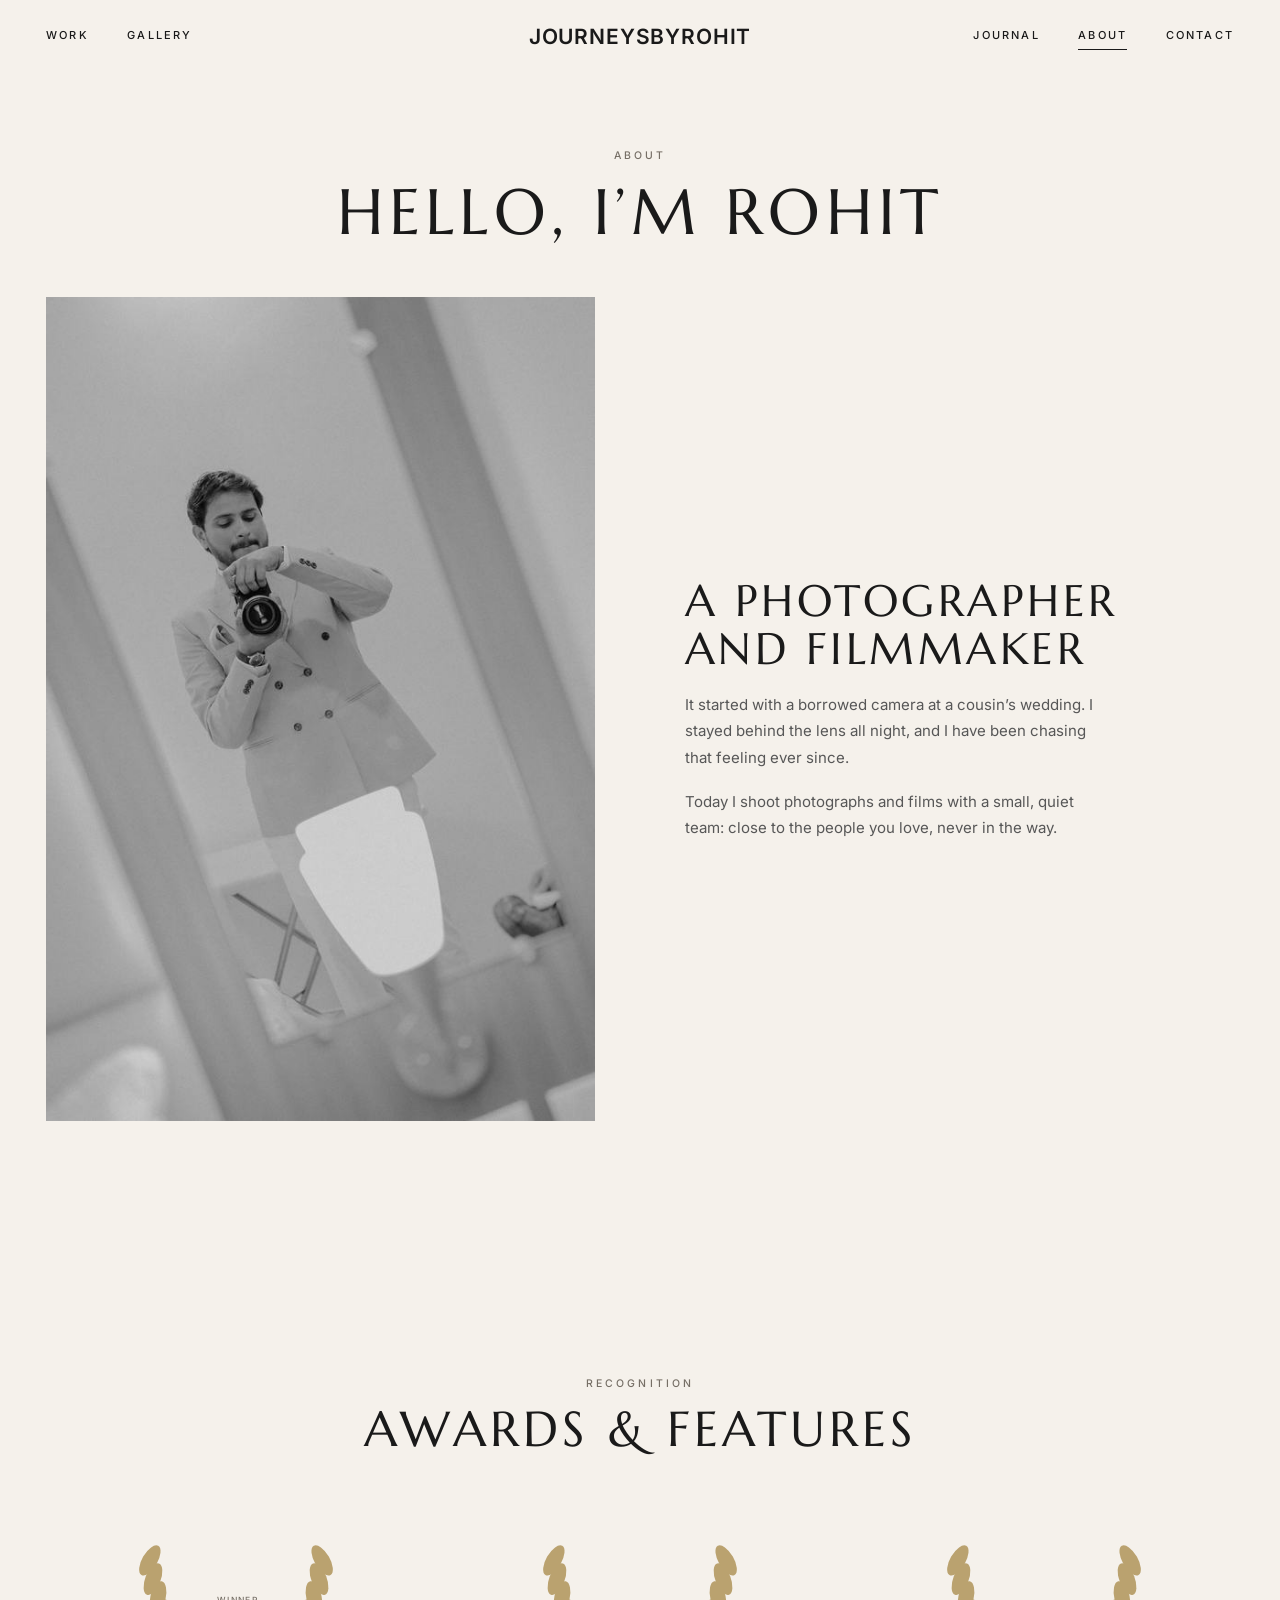
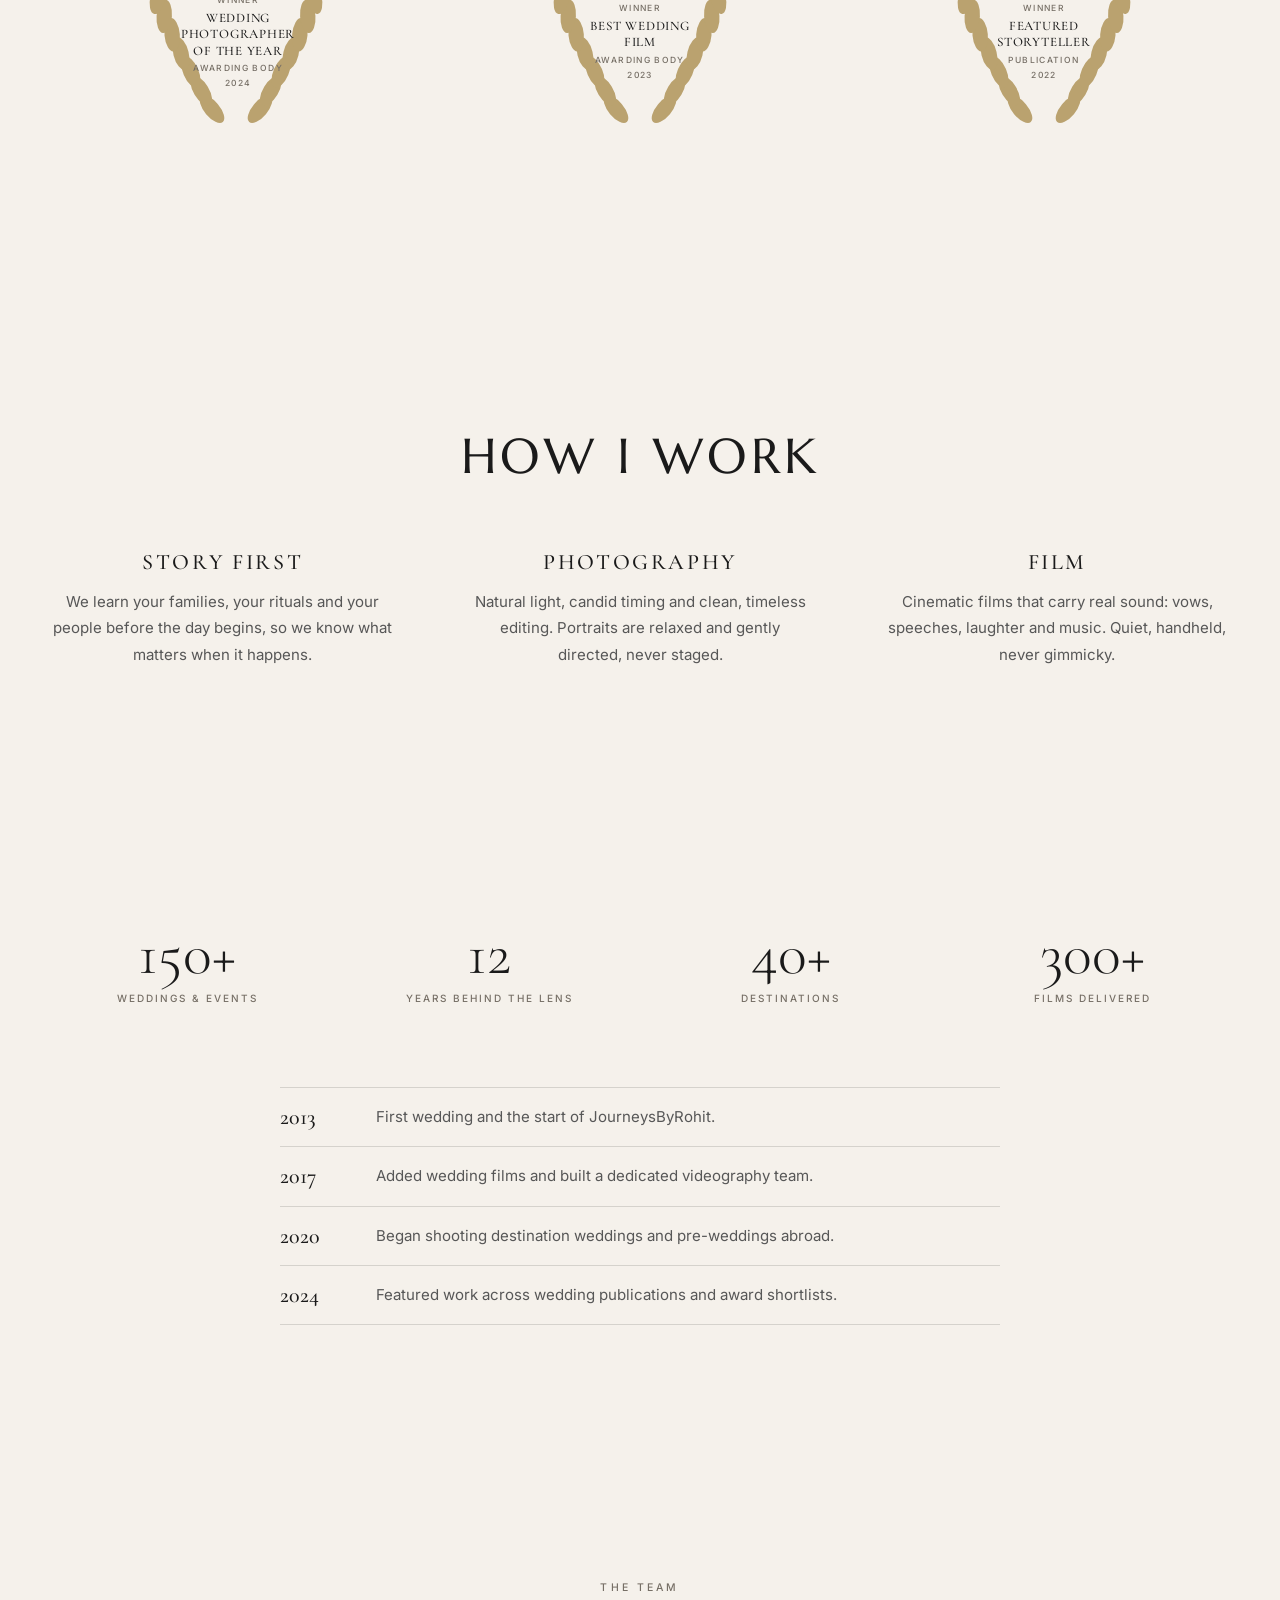
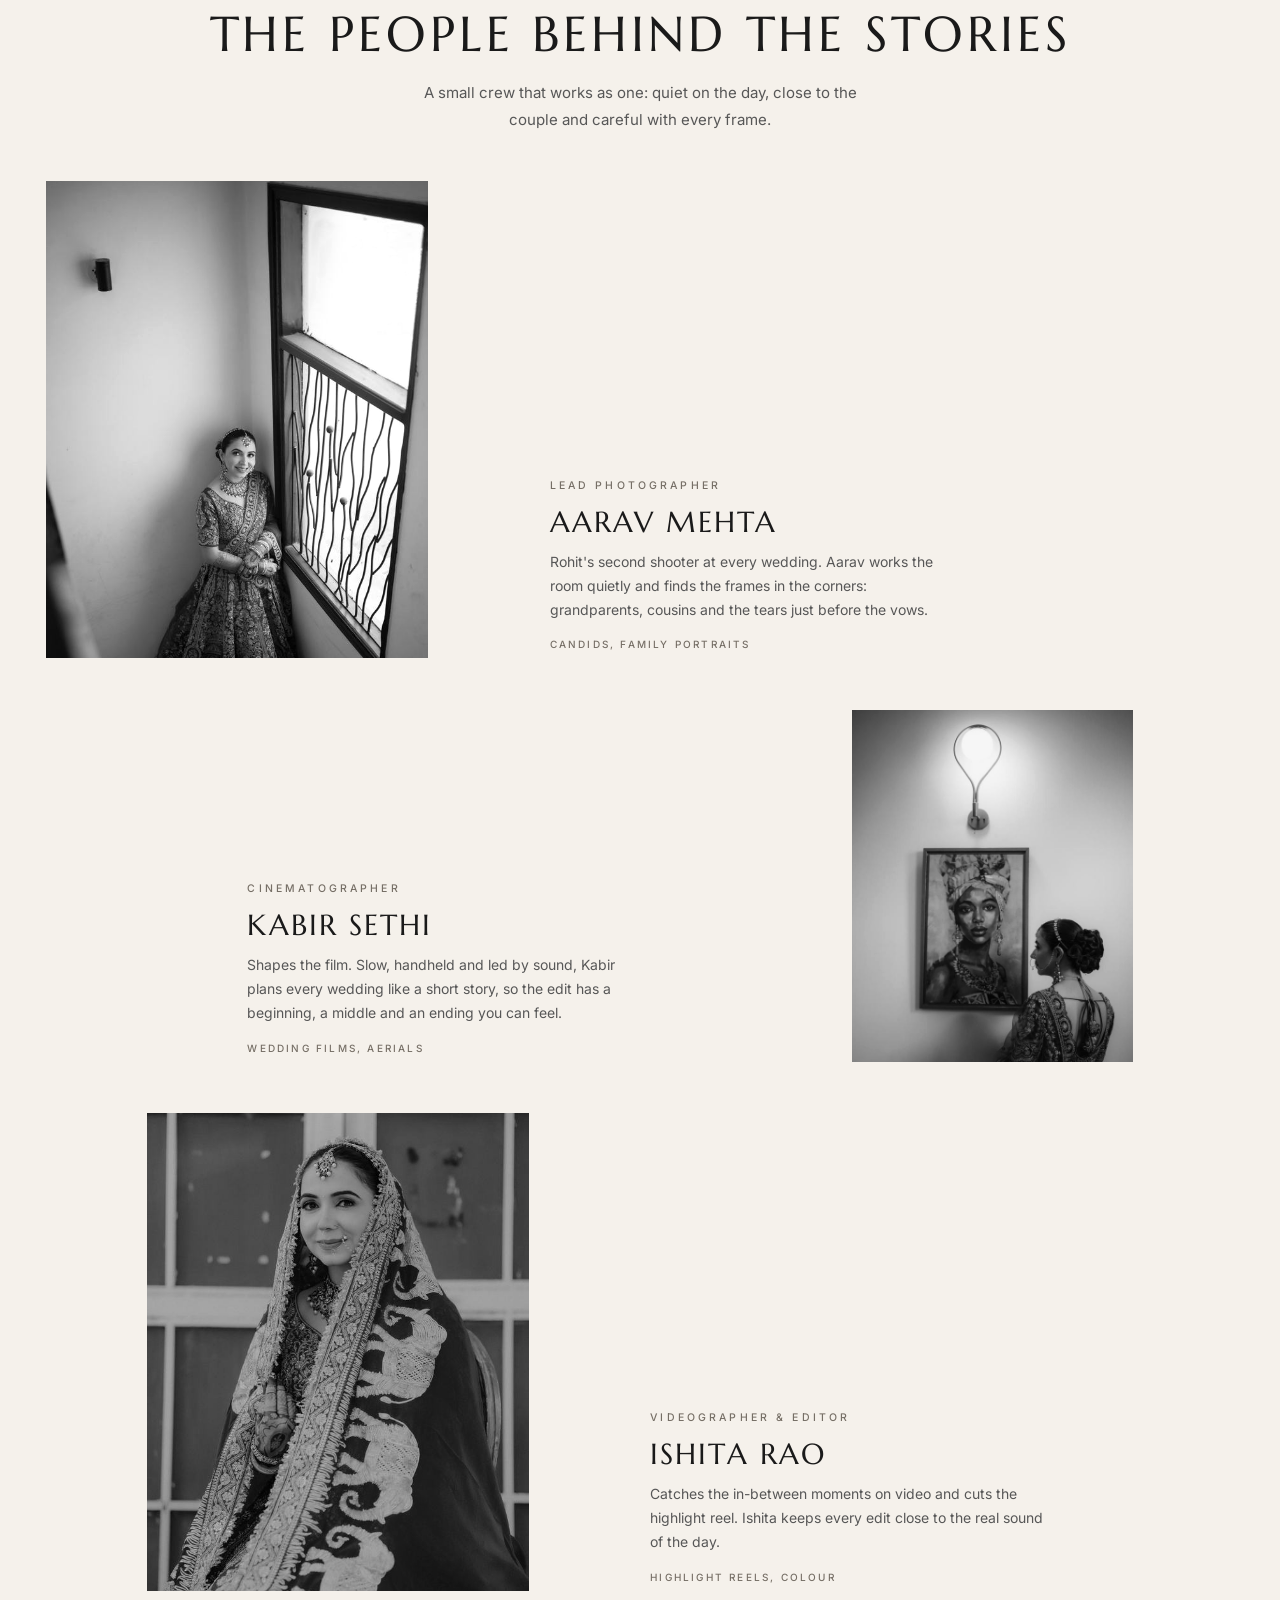
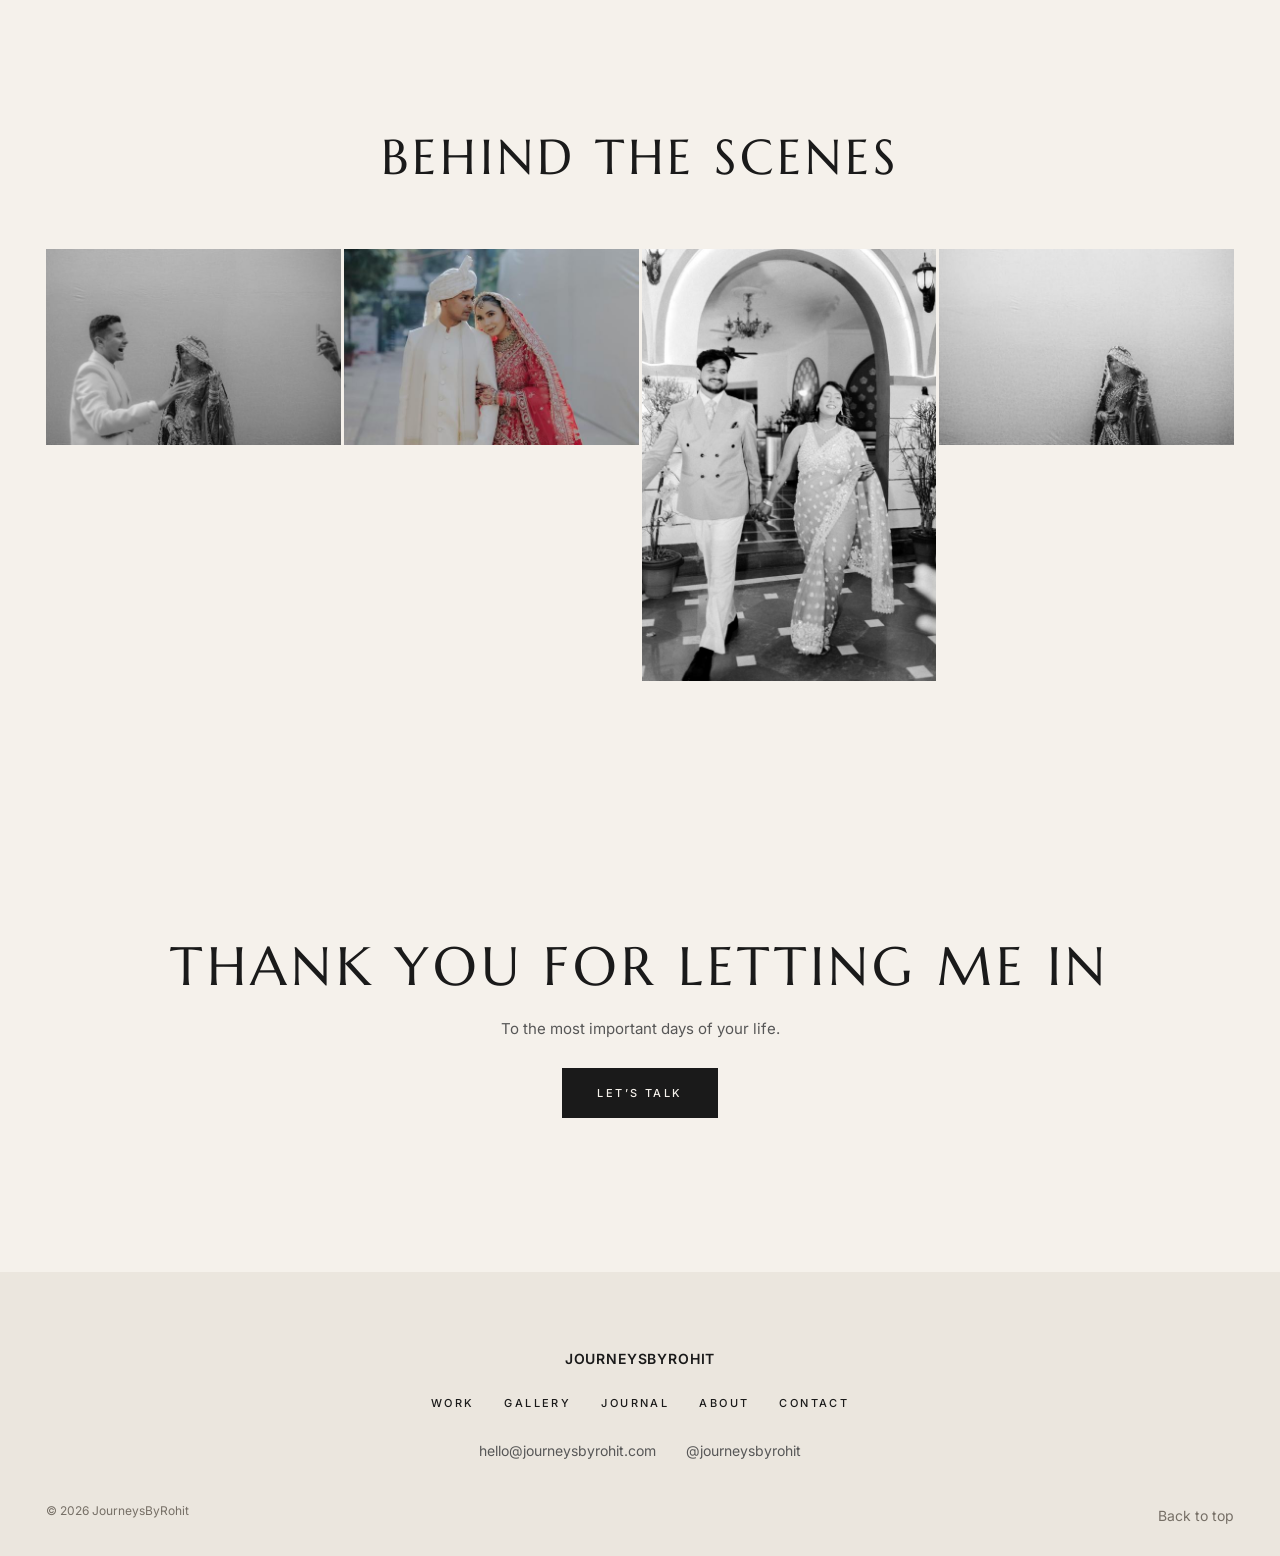
==== about.html @ 5f931e29 "Fix stale cache-busting version on all pages; darker muted text for legibility Co-Authored-By: Claud" ====
<!doctype html>
<html lang="en">
<head>
<meta charset="utf-8">
<meta name="viewport" content="width=device-width, initial-scale=1, viewport-fit=cover">
<title>About — JourneysByRohit</title>
<meta name="description" content="Meet Rohit, the photographer and filmmaker behind JourneysByRohit.">
<meta property="og:type" content="website">
<meta property="og:site_name" content="JourneysByRohit">
<meta property="og:title" content="About — JourneysByRohit">
<meta property="og:description" content="Meet Rohit, the photographer and filmmaker behind JourneysByRohit.">
<meta property="og:image" content="media/img/hero-poster.jpg">
<meta name="twitter:card" content="summary_large_image">
<meta name="theme-color" content="#f5f1eb">
<link rel="icon" href="data:image/svg+xml,%3Csvg xmlns='http://www.w3.org/2000/svg' viewBox='0 0 64 64'%3E%3Crect width='64' height='64' fill='%231a1a1a'/%3E%3Ctext x='32' y='43' font-family='Georgia,serif' font-size='30' text-anchor='middle' fill='%23f5f1eb'%3EJR%3C/text%3E%3C/svg%3E">
<link rel="preload" href="media/fonts/cormorant.woff2" as="font" type="font/woff2" crossorigin>
<link rel="preload" href="media/fonts/marcellus.woff2" as="font" type="font/woff2" crossorigin>
<link rel="preload" href="media/fonts/inter.woff2" as="font" type="font/woff2" crossorigin>
<link rel="stylesheet" href="css/style.css?v=300">
<script defer src="js/dims.js?v=300"></script>
<script defer src="js/data.js?v=300"></script>
<script defer src="js/main.js?v=300"></script>
</head>
<body data-page="about" id="top">
<main>

<header class="page-head wrap"><p class="label">About</p><h1 class="title">Hello, I&rsquo;m Rohit</h1></header>

<section class="sec wrap" style="padding-top:0">
  <div class="split">
    <div class="im" data-ar style="--ar:.8"><div data-portrait style="display:contents"></div></div>
    <div class="copy">
      <h2 class="title left">A photographer and filmmaker</h2>
      <p>It started with a borrowed camera at a cousin&rsquo;s wedding. I stayed behind the lens all night, and I have been chasing that feeling ever since.</p>
      <p>Today I shoot photographs and films with a small, quiet team: close to the people you love, never in the way.</p>
    </div>
  </div>
</section>

<section class="sec wrap">
  <div class="sec-head"><p class="label">Recognition</p><h2 class="title">Awards &amp; features</h2></div>
  <div class="awards" id="awards"></div>
</section>

<section class="sec wrap">
  <div class="sec-head"><h2 class="title">How I work</h2></div>
  <div class="cols3">
    <article><h3>Story first</h3><p>We learn your families, your rituals and your people before the day begins, so we know what matters when it happens.</p></article>
    <article><h3>Photography</h3><p>Natural light, candid timing and clean, timeless editing. Portraits are relaxed and gently directed, never staged.</p></article>
    <article><h3>Film</h3><p>Cinematic films that carry real sound: vows, speeches, laughter and music. Quiet, handheld, never gimmicky.</p></article>
  </div>
</section>

<section class="sec wrap">
  <div class="stats" id="stats"></div>
  <ul class="timeline" style="margin-top:clamp(40px,6vw,80px)">
    <li><b>2013</b><span>First wedding and the start of JourneysByRohit.</span></li>
    <li><b>2017</b><span>Added wedding films and built a dedicated videography team.</span></li>
    <li><b>2020</b><span>Began shooting destination weddings and pre-weddings abroad.</span></li>
    <li><b>2024</b><span>Featured work across wedding publications and award shortlists.</span></li>
  </ul>
</section>

<section class="sec wrap team-sec">
  <div class="sec-head"><p class="label">The team</p><h2 class="title">The people behind the stories</h2><p class="lead">A small crew that works as one: quiet on the day, close to the couple and careful with every frame.</p></div>
  <div class="team" id="team"></div>
</section>

<section class="sec wrap" style="padding-top:0">
  <div class="sec-head"><h2 class="title">Behind the scenes</h2></div>
  <div class="bts" id="bts"></div>
</section>

<section class="sec wrap cta">
  <h2 class="title">Thank you for letting me in</h2>
  <p class="lead">To the most important days of your life.</p>
  <p style="margin-top:26px"><a class="btn" href="contact.html">Let&rsquo;s talk</a></p>
</section>
</main>
<div id="footer"></div>
</body>
</html>
---- css/style.css ----
/* JourneysByRohit
   Clean, minimal, editorial. Cream + black, thin serif titles, quiet interactions.
   References: namanverma.com (palette, typography, tight galleries), chitreshmishra.com (video hero, navigation). */

@font-face { font-family: "Cormorant Garamond"; font-style: normal; font-weight: 300 600; font-display: swap; src: url("../media/fonts/cormorant.woff2") format("woff2"); }
@font-face { font-family: "Italiana"; font-style: normal; font-weight: 400; font-display: swap; src: url("../media/fonts/italiana.woff2") format("woff2"); }
@font-face { font-family: "Bodoni Moda"; font-style: normal; font-weight: 400 500; font-display: swap; src: url("../media/fonts/bodoni.woff2") format("woff2"); }
@font-face { font-family: "Inter"; font-style: normal; font-weight: 400 600; font-display: swap; src: url("../media/fonts/inter.woff2") format("woff2"); }

:root {
  --bg: #f5f1eb;
  --bg-2: #ebe6de;
  --ink: #1a1a1a;
  --text: #575757;
  --mute: #766f66;
  --line: rgba(26, 26, 26, 0.14);
  --serif: "Cormorant Garamond", Georgia, "Times New Roman", serif;
  --sans: "Inter", system-ui, -apple-system, "Segoe UI", sans-serif;
  --gutter: clamp(20px, 4vw, 56px);
  --max: 1480px;
  --nav-h: 72px;
  --gap: clamp(14px, 2.2vw, 30px);
}

*, *::before, *::after { box-sizing: border-box; }
html { -webkit-text-size-adjust: 100%; scroll-behavior: smooth; scroll-padding-top: 90px; }
body { margin: 0; background: var(--bg); color: var(--text); font: 400 15px/1.75 var(--sans); -webkit-font-smoothing: antialiased; overflow-x: clip; }
img, video, svg { display: block; max-width: 100%; }
a { color: inherit; text-decoration: none; }
button { font: inherit; color: inherit; background: none; border: 0; padding: 0; cursor: pointer; }
h1, h2, h3, h4, p, figure, dl, dd { margin: 0; }
ul { list-style: none; margin: 0; padding: 0; }
::selection { background: var(--ink); color: var(--bg); }
:focus-visible { outline: 1px solid var(--ink); outline-offset: 4px; }
.skip { position: absolute; left: 12px; top: -60px; background: var(--ink); color: var(--bg); padding: 10px 16px; z-index: 200; }
.skip:focus { top: 12px; }
.sr { position: absolute; width: 1px; height: 1px; overflow: hidden; clip: rect(0 0 0 0); }

/* ---------- type ---------- */
.title { font-family: var(--serif); font-weight: 300; font-size: clamp(26px, 3.4vw, 42px); line-height: 1.2; letter-spacing: .08em; text-transform: uppercase; color: var(--ink); text-align: center; text-wrap: balance; }
.title.left { text-align: left; }
.label { font: 500 11px/1.4 var(--sans); letter-spacing: .22em; text-transform: uppercase; color: var(--mute); }
.lead { max-width: 58ch; margin-inline: auto; text-align: center; text-wrap: pretty; }
p { text-wrap: pretty; }
.link { display: inline-block; font: 500 11px/1 var(--sans); letter-spacing: .22em; text-transform: uppercase; color: var(--ink); padding-bottom: 6px; border-bottom: 1px solid var(--ink); transition: opacity .25s; }
.link:hover { opacity: .55; }
.center { text-align: center; }
.wrap { width: 100%; max-width: var(--max); margin-inline: auto; padding-inline: var(--gutter); }
.sec { padding-block: clamp(56px, 8vw, 110px); }
.sec-head { display: grid; gap: 14px; justify-items: center; margin-bottom: clamp(30px, 4.5vw, 56px); text-align: center; }

/* ---------- images: fade in once loaded, nothing else ---------- */
img { opacity: 0; transition: opacity .45s ease; }
img.ld, html:not(.js) img { opacity: 1; }
.ph { display: grid; place-items: center; background: var(--bg-2); color: var(--mute); font: 500 10px var(--sans); letter-spacing: .2em; text-transform: uppercase; }

/* ---------- header ---------- */
.header { position: fixed; inset: 0 0 auto 0; z-index: 100; height: var(--nav-h); display: flex; align-items: center; justify-content: space-between; padding-inline: var(--gutter); color: var(--ink); transition: background .3s, color .3s; }
.header.solid { background: rgba(245, 241, 235, .97); box-shadow: 0 1px 0 var(--line); }
.header.on-hero { color: #fff; }
.header.menu-open { background: var(--bg); color: var(--ink); box-shadow: none; }
.logo { font: 600 clamp(16px, 1.9vw, 21px)/1 var(--sans); letter-spacing: .04em; text-transform: uppercase; }
.nav { display: none; gap: clamp(24px, 3vw, 44px); }
.nav a { font: 500 11px/1 var(--sans); letter-spacing: .2em; text-transform: uppercase; padding-block: 8px; border-bottom: 1px solid transparent; transition: border-color .25s; }
.nav a:hover, .nav a[aria-current="page"] { border-color: currentColor; }
.burger { width: 44px; height: 44px; margin-right: -10px; display: grid; place-content: center; gap: 6px; }
.burger i { display: block; width: 24px; height: 1px; background: currentColor; transition: transform .25s, opacity .2s; }
.menu-open .burger i:nth-child(1) { transform: translateY(7px) rotate(45deg); }
.menu-open .burger i:nth-child(2) { opacity: 0; }
.menu-open .burger i:nth-child(3) { transform: translateY(-7px) rotate(-45deg); }
@media (min-width: 900px) { .nav { display: flex; } .burger { display: none; } .menu { display: none !important; } }

/* mobile menu */
.menu { position: fixed; inset: 0; z-index: 90; background: var(--bg); padding: calc(var(--nav-h) + 18px) var(--gutter) 28px; display: flex; flex-direction: column; opacity: 0; visibility: hidden; transition: opacity .25s ease, visibility 0s .25s; overflow-y: auto; }
.menu.open { opacity: 1; visibility: visible; transition: opacity .25s ease; }
.menu-links a { display: block; font: 300 clamp(34px, 11vw, 54px)/1.25 var(--sans); letter-spacing: .01em; text-transform: uppercase; color: var(--ink); padding-block: 4px; }
.menu-sub { margin-top: 30px; padding-top: 24px; border-top: 1px solid var(--ink); display: grid; gap: 2px; }
.menu-sub a { font-size: 17px; color: var(--ink); padding-block: 7px; }

/* ---------- hero: full-screen video, nothing else ---------- */
.hero { position: relative; height: 100vh; height: 100svh; min-height: 460px; background: #111; overflow: hidden; }
.hero video, .hero img { position: absolute; inset: 0; width: 100%; height: 100%; object-fit: cover; }
.hero::after { content: ""; position: absolute; inset: 0 0 auto 0; height: 150px; background: linear-gradient(rgba(0,0,0,.34), rgba(0,0,0,0)); pointer-events: none; }

/* ---------- intro ---------- */
.intro { text-align: center; }
.intro .title { margin-bottom: 22px; }
.intro p { max-width: 54ch; margin: 0 auto 28px; }

/* ---------- story cards (masonry, natural proportions) ---------- */
.cards { columns: 1; column-gap: var(--gap); }
@media (min-width: 640px) { .cards { columns: 2; } }
@media (min-width: 1000px) { .cards { columns: 3; } }
.card { display: block; break-inside: avoid; margin-bottom: clamp(28px, 3.6vw, 48px); }
.card .im, .jg { position: relative; overflow: hidden; background: var(--bg-2); }
.card .im { aspect-ratio: var(--ar, 4/5); }
.card img { position: absolute; inset: 0; width: 100%; height: 100%; object-fit: cover; transition: opacity .45s ease; }
.card:hover img { opacity: .88; }
.card .cap { margin-top: 14px; text-align: center; display: grid; gap: 4px; }
.card .cap b { font: 500 clamp(17px, 1.6vw, 20px)/1.3 var(--serif); letter-spacing: .12em; text-transform: uppercase; color: var(--ink); }
.card .cap span { font: 500 10px var(--sans); letter-spacing: .2em; text-transform: uppercase; color: var(--mute); }
.card.is-hidden { display: none; }

/* ---------- tight justified gallery ---------- */
.jgal { display: flex; flex-wrap: wrap; gap: 4px; align-items: flex-start; }
.jg { flex: none; display: block; padding: 0; cursor: zoom-in; }
.jg img, .jg .ph { position: absolute; inset: 0; width: 100%; height: 100%; object-fit: cover; }
.jg:hover img { opacity: .88; }
.jg.is-hidden { display: none; }
@media (min-width: 700px) { .jgal { gap: 6px; } }

/* ---------- tabs (filters) ---------- */
.tabs { display: flex; flex-wrap: wrap; justify-content: center; gap: 6px 28px; margin-bottom: clamp(26px, 4vw, 48px); }
.tab { font: 500 11px/1 var(--sans); letter-spacing: .2em; text-transform: uppercase; color: var(--mute); padding: 12px 0; border-bottom: 1px solid transparent; transition: color .25s, border-color .25s; }
.tab:hover { color: var(--ink); }
.tab[aria-pressed="true"] { color: var(--ink); border-color: var(--ink); }
.empty { text-align: center; padding: 50px 0; color: var(--mute); display: none; }
.empty.show { display: block; }

/* ---------- services ---------- */
.cols3 { display: grid; gap: 36px; }
.cols3 article { text-align: center; }
.cols3 h3 { font: 500 22px/1.3 var(--serif); letter-spacing: .12em; text-transform: uppercase; color: var(--ink); margin-bottom: 12px; }
.cols3 p { max-width: 38ch; margin-inline: auto; }
@media (min-width: 800px) { .cols3 { grid-template-columns: repeat(3, 1fr); gap: clamp(30px, 5vw, 80px); } }

/* ---------- film ---------- */
.reel { position: relative; max-width: 1100px; margin-inline: auto; aspect-ratio: 16/9; background: var(--bg-2); overflow: hidden; cursor: pointer; display: block; width: 100%; }
.reel video, .reel .ph { position: absolute; inset: 0; width: 100%; height: 100%; object-fit: cover; }
.play { position: absolute; left: 50%; top: 50%; translate: -50% -50%; width: 74px; height: 74px; border-radius: 50%; border: 1px solid #fff; color: #fff; display: grid; place-items: center; transition: background .25s, color .25s; }
.play svg { width: 18px; height: 18px; margin-left: 3px; }
.reel:hover .play, .film:hover .play { background: #fff; color: var(--ink); }

/* ---------- about teaser / split ---------- */
.split { display: grid; gap: 36px; align-items: center; }
.split .im { aspect-ratio: var(--ar, .8); position: relative; background: var(--bg-2); overflow: hidden; width: 100%; max-width: 460px; }
.split .im img { position: absolute; inset: 0; width: 100%; height: 100%; object-fit: cover; }
.split .copy { display: grid; gap: 18px; justify-items: start; max-width: 52ch; }
.split .copy .title { text-align: left; }
@media (min-width: 860px) { .split { grid-template-columns: 5fr 6fr; gap: clamp(40px, 7vw, 110px); } }

/* ---------- journal ---------- */
.post { display: block; break-inside: avoid; margin-bottom: clamp(28px, 3.6vw, 48px); }
.post .im { position: relative; aspect-ratio: var(--ar, 1.5); background: var(--bg-2); overflow: hidden; }
.post .im img { position: absolute; inset: 0; width: 100%; height: 100%; object-fit: cover; }
.post:hover img { opacity: .88; }
.post .meta { margin-top: 14px; font: 500 10px var(--sans); letter-spacing: .2em; text-transform: uppercase; color: var(--mute); }
.post h3 { margin-top: 6px; font: 500 clamp(22px, 2.2vw, 28px)/1.2 var(--serif); color: var(--ink); }
.post p { margin-top: 8px; font-size: 14px; }
.post.is-hidden { display: none; }

/* ---------- page head ---------- */
.page-head { padding: calc(var(--nav-h) + clamp(36px, 6vw, 80px)) 0 clamp(26px, 4vw, 48px); text-align: center; display: grid; gap: 14px; justify-items: center; }
.page-head .title { font-size: clamp(30px, 4.4vw, 54px); }

/* ---------- project page ---------- */
.pj-top { padding-top: var(--nav-h); }
.pj-cover { position: relative; width: min(100%, calc(84svh * var(--ar, 1.6))); margin-inline: auto; aspect-ratio: var(--ar, 1.6); background: var(--bg-2); overflow: hidden; }
.pj-cover img { position: absolute; inset: 0; width: 100%; height: 100%; object-fit: cover; }
.pj-head { text-align: center; display: grid; gap: 10px; justify-items: center; padding-block: clamp(30px, 4.5vw, 56px); }
.pj-head .title { font-size: clamp(26px, 3.6vw, 44px); }
.pj-credits { display: grid; gap: 2px; font-size: 13px; color: var(--mute); }
.pj-credits b { font-weight: 500; color: var(--text); }
.pj-story { max-width: 58ch; margin: 18px auto 0; text-align: center; }
.films { display: grid; gap: var(--gap); }
@media (min-width: 800px) { .films { grid-template-columns: repeat(2, 1fr); } }
.film { position: relative; display: block; width: 100%; aspect-ratio: 16/9; background: var(--bg-2); overflow: hidden; }
.film video, .film .ph { position: absolute; inset: 0; width: 100%; height: 100%; object-fit: cover; }
.film .cap { position: absolute; left: 14px; bottom: 12px; color: #fff; font: 500 10px var(--sans); letter-spacing: .2em; text-transform: uppercase; }
.next-story { display: block; text-align: center; padding-block: clamp(50px, 8vw, 100px); border-top: 1px solid var(--line); }
.next-story .title { margin-top: 12px; }

/* ---------- article ---------- */
.article { max-width: 680px; margin: 0 auto; padding: clamp(36px, 6vw, 70px) var(--gutter); }
.article p { font-size: 16px; line-height: 1.85; margin-bottom: 1.3em; }
.article h2 { font: 500 clamp(22px, 2.6vw, 28px)/1.25 var(--serif); letter-spacing: .1em; text-transform: uppercase; color: var(--ink); margin: 2em 0 .7em; }
.article blockquote { margin: 1.8em 0; padding: 0 0 0 22px; border-left: 1px solid var(--ink); font: 400 clamp(22px, 2.4vw, 28px)/1.35 var(--serif); color: var(--ink); }
.article figure { margin: 2em calc(var(--gutter) * -1); }
.article figure .im { position: relative; aspect-ratio: var(--ar, 1.5); background: var(--bg-2); }
.article figure img { position: absolute; inset: 0; width: 100%; height: 100%; object-fit: cover; }
.article figcaption { margin-top: 8px; font-size: 12px; color: var(--mute); padding-inline: var(--gutter); }
.share { display: flex; gap: 22px; padding-top: 24px; border-top: 1px solid var(--line); align-items: center; }

/* ---------- about ---------- */
.stats { display: grid; grid-template-columns: repeat(2, 1fr); gap: 34px 20px; text-align: center; }
.stats b { display: block; font: 300 clamp(40px, 5vw, 60px)/1 var(--serif); color: var(--ink); }
.stats span { font: 500 10px var(--sans); letter-spacing: .2em; text-transform: uppercase; color: var(--mute); }
@media (min-width: 800px) { .stats { grid-template-columns: repeat(4, 1fr); } }
.bts { display: grid; grid-template-columns: repeat(2, 1fr); gap: 4px; align-items: start; }
@media (min-width: 800px) { .bts { grid-template-columns: repeat(4, 1fr); gap: 6px; } }
.bts .im { position: relative; aspect-ratio: var(--ar, 1); background: var(--bg-2); overflow: hidden; }
.bts img { position: absolute; inset: 0; width: 100%; height: 100%; object-fit: cover; }
.timeline { max-width: 720px; margin-inline: auto; border-top: 1px solid var(--line); }
.timeline li { display: grid; grid-template-columns: 80px 1fr; gap: 16px; padding: 16px 0; border-bottom: 1px solid var(--line); }
.timeline b { font: 500 22px/1.2 var(--serif); color: var(--ink); }

/* ---------- contact ---------- */
.contact-grid { display: grid; gap: 54px; padding-bottom: clamp(60px, 9vw, 120px); }
@media (min-width: 960px) { .contact-grid { grid-template-columns: 1.4fr 1fr; gap: 8vw; } }
.form { display: grid; gap: 26px 22px; grid-template-columns: 1fr; }
@media (min-width: 640px) { .form { grid-template-columns: 1fr 1fr; } .form .full { grid-column: 1 / -1; } }
.field label { display: block; font: 500 10px var(--sans); letter-spacing: .22em; text-transform: uppercase; color: var(--mute); margin-bottom: 2px; }
.field input, .field select, .field textarea { width: 100%; min-height: 48px; padding: 8px 0; font: inherit; font-size: 16px; color: var(--ink); background: transparent; border: 0; border-bottom: 1px solid var(--line); border-radius: 0; outline: none; appearance: none; -webkit-appearance: none; transition: border-color .25s; }
.field textarea { resize: vertical; min-height: 110px; }
.field select { background-image: url("data:image/svg+xml,%3Csvg xmlns='http://www.w3.org/2000/svg' width='12' height='8' fill='none' stroke='%231a1a1a' stroke-width='1.2'%3E%3Cpath d='m1 1 5 5 5-5'/%3E%3C/svg%3E"); background-repeat: no-repeat; background-position: right 2px center; padding-right: 24px; }
.field input:focus, .field select:focus, .field textarea:focus { border-color: var(--ink); }
.field .err { display: none; color: #9a2d22; font-size: 12px; margin-top: 4px; }
.field.bad .err { display: block; }
.field.bad input, .field.bad select, .field.bad textarea { border-color: #9a2d22; }
.btn { display: inline-flex; align-items: center; justify-content: center; min-height: 50px; padding: 0 34px; background: var(--ink); color: var(--bg); border: 1px solid var(--ink); font: 500 11px/1 var(--sans); letter-spacing: .22em; text-transform: uppercase; transition: background .25s, color .25s; }
.btn:hover { background: transparent; color: var(--ink); }
.btn:disabled { opacity: .5; cursor: default; }
.note { font-size: 12px; color: var(--mute); }
.form-ok { display: none; padding: 26px; border: 1px solid var(--ink); }
.form-ok.show { display: block; }
.form-ok h3 { font: 500 24px var(--serif); letter-spacing: .1em; text-transform: uppercase; color: var(--ink); margin-bottom: 6px; }
.direct a.row { display: flex; justify-content: space-between; align-items: center; gap: 16px; padding: 18px 0; border-bottom: 1px solid var(--line); transition: opacity .25s; }
.direct a.row:first-of-type { border-top: 1px solid var(--line); }
.direct a.row:hover { opacity: .6; }
.direct small { display: block; font: 500 10px var(--sans); letter-spacing: .2em; text-transform: uppercase; color: var(--mute); }
.direct b { font: 500 20px/1.3 var(--serif); letter-spacing: .06em; color: var(--ink); overflow-wrap: anywhere; }

/* ---------- cta + footer ---------- */
.cta { text-align: center; border-top: 1px solid var(--line); }
.cta .title { margin-bottom: 18px; }
.cta p { margin-bottom: 26px; }
.footer { border-top: 1px solid var(--line); padding: clamp(40px, 6vw, 70px) 0 28px; }
.foot-grid { display: grid; gap: 34px; padding-bottom: 36px; }
@media (min-width: 800px) { .foot-grid { grid-template-columns: 1.4fr 1fr 1fr 1.2fr; } }
.footer h4 { font: 500 10px var(--sans); letter-spacing: .22em; text-transform: uppercase; color: var(--mute); margin-bottom: 14px; }
.footer a { display: block; padding-block: 4px; font-size: 14px; transition: opacity .25s; }
.footer a:hover { opacity: .55; }
.footer .logo { display: inline-block; color: var(--ink); margin-bottom: 12px; }
.foot-bot { display: flex; flex-wrap: wrap; justify-content: space-between; gap: 10px; padding-top: 22px; border-top: 1px solid var(--line); font-size: 12px; color: var(--mute); }
.foot-bot a { display: inline; padding: 0; font-size: 12px; }

/* ---------- lightbox ---------- */
.lb { position: fixed; inset: 0; z-index: 300; background: rgba(12, 12, 12, .94); display: grid; place-items: center; padding: 56px 12px 52px; opacity: 0; visibility: hidden; transition: opacity .25s, visibility 0s .25s; }
.lb.open { opacity: 1; visibility: visible; transition: opacity .25s; }
.lb-stage { width: auto; height: min(82svh, 900px); max-width: 100%; aspect-ratio: var(--ar, 1.5); }
.lb-stage img, .lb-stage video, .lb-stage iframe { width: 100%; height: 100%; object-fit: contain; border: 0; opacity: 1; }
.lb-btn { position: absolute; color: #fff; min-width: 48px; min-height: 48px; display: grid; place-items: center; font: 500 11px var(--sans); letter-spacing: .2em; text-transform: uppercase; }
.lb-close { top: 6px; right: 10px; } .lb-prev { left: 4px; top: 50%; } .lb-next { right: 4px; top: 50%; }
.lb-count { position: absolute; top: 20px; left: 20px; color: rgba(255,255,255,.7); font: 500 11px var(--sans); letter-spacing: .2em; }
.lb-cap { position: absolute; left: 0; right: 0; bottom: 14px; text-align: center; color: rgba(255,255,255,.85); font: 500 11px var(--sans); letter-spacing: .16em; text-transform: uppercase; padding-inline: 64px; }
.lb-cap a { margin-left: 14px; border-bottom: 1px solid currentColor; }

/* ---------- quiet page fade ---------- */
main { animation: pageIn .35s ease both; }
@keyframes pageIn { from { opacity: 0; } to { opacity: 1; } }
@media (prefers-reduced-motion: reduce) { main { animation: none; } html { scroll-behavior: auto; } * { transition-duration: .01ms !important; } }
@media print { .header, .menu, .lb { display: none !important; } }

/* ================= v41: reference-driven refinements ================= */
/* gentle reveal */
.js .rv { opacity: 0; transform: translateY(14px); transition: opacity .8s ease var(--d, 0ms), transform .8s ease var(--d, 0ms); }
.js .rv.in { opacity: 1; transform: none; }
@media (prefers-reduced-motion: reduce) { .js .rv { opacity: 1; transform: none; transition: none; } }

/* hero: poster first, video fades in over it; purely visual */
.hero video { opacity: 0; transition: opacity .8s ease; }
.hero video.on { opacity: 1; }
.hero img { opacity: 1; }
.hero-line { position: absolute; left: 50%; bottom: 28px; width: 1px; height: 46px; background: rgba(255,255,255,.7); z-index: 2; }

/* selected work */
.sw { display: grid; gap: clamp(30px, 4vw, 56px) var(--gap); align-items: start; counter-reset: sw; }
@media (min-width: 700px) { .sw { grid-template-columns: 1fr 1fr; } .swc.big { grid-column: 1 / -1; } }
@media (min-width: 1000px) { .sw { grid-template-columns: 1.55fr 1fr 1fr; } .swc.big { grid-column: auto; } }
.swc { display: block; counter-increment: sw; }
.swc .im { position: relative; aspect-ratio: var(--ar, .8); background: var(--bg-2); overflow: hidden; }
.swc .im img { position: absolute; inset: 0; width: 100%; height: 100%; object-fit: cover; }
.swc:hover img { opacity: .9; }
.swc-cap { padding-top: 18px; display: grid; gap: 8px; border-top: 0; }
.swc h3 { font: 400 clamp(22px, 2.3vw, 30px)/1.15 var(--serif); letter-spacing: .1em; text-transform: uppercase; color: var(--ink); }
.swc.big h3 { font-size: clamp(26px, 3.1vw, 42px); }

/* slider (landscape set, no cropping surprises: all frames share one ratio) */
.slider { position: relative; max-width: 1100px; margin-inline: auto; }
.sl-stage { position: relative; aspect-ratio: var(--ar, 1.5); background: var(--bg-2); overflow: hidden; }
.sl-stage .sl-img { position: absolute; inset: 0; width: 100%; height: 100%; object-fit: cover; }
.sl-stage .sl-img, .sl-stage .sl-img.ld { opacity: 0; transition: opacity .6s ease; }
.sl-stage .sl-img.on, .sl-stage .sl-img.on.ld { opacity: 1; }
.sl-btn { position: absolute; top: 50%; translate: 0 -50%; width: 52px; height: 72px; display: grid; place-items: center; color: #fff; filter: drop-shadow(0 0 6px rgba(0,0,0,.4)); transition: opacity .25s; }
.sl-btn:hover { opacity: .7; }
.sl-btn svg { width: 28px; height: 28px; }
.sl-btn.prev { left: 6px; } .sl-btn.next { right: 6px; }
.sl-text { max-width: 640px; margin: clamp(30px, 4vw, 52px) auto 0; display: grid; gap: 16px; text-align: center; justify-items: center; }
.sl-text .title { font-size: clamp(22px, 2.6vw, 32px); }
.sl-sign { font: 400 20px var(--serif); color: var(--mute); letter-spacing: .08em; }

/* film */
.reel { aspect-ratio: 2/1; }
.reel img { position: absolute; inset: 0; width: 100%; height: 100%; object-fit: cover; }
.film img { position: absolute; inset: 0; width: 100%; height: 100%; object-fit: cover; }

/* immersive viewer */
.vw { position: fixed; inset: 0; z-index: 300; background: #0f0f0f; color: #fff; display: grid; grid-template-rows: auto minmax(0, 1fr) auto; opacity: 0; visibility: hidden; transition: opacity .3s ease, visibility 0s .3s; }
.vw.open { opacity: 1; visibility: visible; transition: opacity .3s ease; }
.vw-top, .vw-bot { display: flex; align-items: center; gap: 18px; padding: 14px var(--gutter); font: 500 11px/1.4 var(--sans); letter-spacing: .2em; text-transform: uppercase; }
.vw-title { flex: 1; }
.vw-count { opacity: .65; }
.vw-btn { color: #fff; min-height: 44px; font: inherit; letter-spacing: inherit; text-transform: inherit; padding-inline: 4px; transition: opacity .25s; }
.vw-btn:hover { opacity: .6; }
.vw-stage { position: relative; margin-inline: clamp(46px, 7vw, 120px); min-height: 0; }
.vw .vw-img { position: absolute; inset: 0; margin: auto; max-width: 100%; max-height: 100%; width: auto; height: auto; object-fit: contain; opacity: 0; transition: opacity .45s ease; }
.vw .vw-img.on, .vw .vw-img.on.ld { opacity: 1; }
.vw .vw-img.ld { opacity: 0; }
.vw-embed { position: absolute; inset: 0; display: none; place-items: center; }
.vw-embed.on { display: grid; }
.vw-embed video { max-width: 100%; max-height: 100%; }
.vw-embed iframe { width: 100%; aspect-ratio: 16/9; height: auto; max-height: 100%; border: 0; }
.vw-none { color: rgba(255,255,255,.6); }
.vw-nav { position: absolute; top: 50%; translate: 0 -50%; z-index: 2; width: 52px; height: 72px; display: grid; place-items: center; color: #fff; transition: opacity .25s; }
.vw-nav:hover { opacity: .6; }
.vw-nav svg { width: 28px; height: 28px; }
.vw-nav.prev { left: clamp(0px, 1vw, 16px); } .vw-nav.next { right: clamp(0px, 1vw, 16px); }
.vw-bot { justify-content: space-between; opacity: .85; }
.vw-bot a { border-bottom: 1px solid currentColor; padding-bottom: 3px; }
@media (max-width: 700px) { .vw-nav { width: 40px; } .vw-stage { margin-inline: 12px; } .vw-nav.prev { left: 0; } .vw-nav.next { right: 0; } }

/* desktop cursor label */
.cursor { position: fixed; left: 0; top: 0; z-index: 400; pointer-events: none; }
.cursor span { position: absolute; left: -36px; top: -36px; width: 72px; height: 72px; border-radius: 50%; background: rgba(245,241,235,.94); color: var(--ink); display: grid; place-items: center; font: 500 10px var(--sans); letter-spacing: .2em; text-transform: uppercase; opacity: 0; transform: scale(.6); transition: opacity .2s ease, transform .25s ease; }
.cursor.on span { opacity: 1; transform: scale(1); }

/* footer */
.footer { background: var(--bg-2); border-top: 0; padding: clamp(56px, 8vw, 110px) 0 26px; text-align: center; }
.f-top { display: grid; gap: 24px; justify-items: center; padding-bottom: clamp(40px, 6vw, 72px); }
.f-quote { font: 400 clamp(17px, 1.8vw, 21px)/1.4 var(--serif); letter-spacing: .08em; color: var(--mute); }
.f-mark { font: 300 clamp(34px, 6.4vw, 84px)/1 var(--serif); letter-spacing: .14em; text-transform: uppercase; color: var(--ink); text-wrap: balance; }
.f-mark i { font-style: normal; font-size: .42em; letter-spacing: .2em; margin: 0 .5em; vertical-align: middle; color: var(--mute); }
.f-nav { display: flex; flex-wrap: wrap; justify-content: center; gap: 6px 32px; }
.footer .f-nav a { display: inline-block; font: 500 11px/1 var(--sans); letter-spacing: .22em; text-transform: uppercase; color: var(--ink); padding: 8px 0; }
.f-mid { display: grid; gap: 30px; padding: 38px 0; border-top: 1px solid var(--line); border-bottom: 1px solid var(--line); }
@media (min-width: 800px) { .f-mid { grid-template-columns: repeat(3, 1fr); } }
.footer h4 { font: 500 10px var(--sans); letter-spacing: .22em; text-transform: uppercase; color: var(--mute); margin-bottom: 10px; }
.footer .f-mid a, .footer .f-mid p { display: block; font-size: 14px; padding-block: 3px; }
.f-bot { border-top: 0; padding-top: 22px; }

/* contact: a little more air */
.contact-grid { gap: clamp(40px, 6vw, 90px); }
.form { gap: 30px 26px; }
.field input, .field select, .field textarea { border-bottom-color: rgba(26,26,26,.2); }
.page-head .lead { margin-top: 6px; }


/* ================= v50: editorial refinement ================= */
:root { --max: 1360px; }

/* header: work left, name centred */
.header { display: grid; grid-template-columns: 1fr auto 1fr; gap: 20px; }
.header .nav { display: none; align-items: center; }
.nav-l { justify-self: start; } .nav-r { justify-self: end; }
.logo { grid-column: 2; text-align: center; white-space: nowrap; }
.burger { grid-column: 3; justify-self: end; }
@media (min-width: 900px) { .header .nav { display: flex; } }
.header.on-hero .logo, .header.on-hero .nav a, .header.on-hero .burger { text-shadow: 0 0 18px rgba(0,0,0,.35); }
.hero::after { display: none; }

/* mobile menu: unfolds from the top, items rise in softly */
.menu { opacity: 1; visibility: hidden; clip-path: inset(0 0 100% 0); transition: clip-path .6s cubic-bezier(.76, 0, .24, 1), visibility 0s .6s; }
.menu.open { visibility: visible; clip-path: inset(0 0 0 0); transition: clip-path .6s cubic-bezier(.76, 0, .24, 1), visibility 0s; }
.menu-links a, .menu-sub a { opacity: 0; transform: translateY(16px); transition: opacity .2s ease, transform .2s ease; }
.menu.open .menu-links a, .menu.open .menu-sub a { opacity: 1; transform: none; transition: opacity .5s ease, transform .6s cubic-bezier(.22, 1, .36, 1); transition-delay: calc(.28s + var(--i, 0) * 55ms); }
.menu-sub { border-top-color: transparent; position: relative; }
.menu-sub::before { content: ""; position: absolute; left: 0; top: 0; height: 1px; width: 100%; background: var(--ink); transform: scaleX(0); transform-origin: left; transition: transform .2s; }
.menu.open .menu-sub::before { transform: scaleX(1); transition: transform .7s cubic-bezier(.22, 1, .36, 1) .45s; }

/* hero: video only, quiet scroll hint */
.hero.pre video, .hero.pre img { transform: scale(1.07); }
.hero video, .hero img { transition: transform 1.8s cubic-bezier(.22, 1, .36, 1), opacity .8s ease; }
.hero-scroll { position: absolute; left: 50%; bottom: 0; width: 44px; height: 76px; translate: -50% 0; z-index: 2; display: block; }
.hero-scroll::before { content: ""; position: absolute; left: 50%; bottom: 20px; height: 44px; width: 1px; background: rgba(255,255,255,.28); }
.hero-scroll::after { content: ""; position: absolute; left: 50%; bottom: 20px; height: 16px; width: 1px; background: #fff; opacity: .9; animation: drip 2.6s ease-in-out infinite; }
@keyframes drip { 0% { transform: translateY(-28px); opacity: 0; } 30% { opacity: .9; } 100% { transform: translateY(0); opacity: 0; } }
@media (prefers-reduced-motion: reduce) { .hero-scroll::after { animation: none; opacity: .8; } }
.hero-line { display: none; }

/* opening curtain */
.entry { position: fixed; inset: 0; z-index: 600; background: #111; display: grid; place-items: center; transition: transform .9s cubic-bezier(.76, 0, .24, 1); }
.entry i { width: 96px; height: 1px; background: rgba(255,255,255,.6); transform: scaleX(0); transform-origin: left; animation: eLine .7s ease .1s forwards; }
@keyframes eLine { to { transform: scaleX(1); } }
.entry.go { transform: translateY(-100%); }
.entry.go i { opacity: 0; transition: opacity .2s; }

/* selected work: one large image, simple controls */
.sw2 { display: grid; gap: 28px; align-items: center; }
.sw2-media { display: grid; justify-items: center; }
.sw2-stage { position: relative; --h: 70svh; width: min(100%, calc(var(--h) * var(--ar, .8))); aspect-ratio: var(--ar, .8); transition: width .5s ease, aspect-ratio .5s ease; }
.sw2-frame { position: absolute; inset: 0; overflow: hidden; background: var(--bg-2); cursor: pointer; }
.sw2-stage .sw2-img, .sw2-stage .sw2-img.ld { position: absolute; inset: 0; width: 100%; height: 100%; object-fit: cover; opacity: 0; transition: opacity .6s ease; }
.sw2-stage .sw2-img.on, .sw2-stage .sw2-img.on.ld { opacity: 1; }
.sw2-btn { position: absolute; top: 50%; translate: 0 -50%; width: 48px; height: 64px; display: grid; place-items: center; color: #fff; filter: drop-shadow(0 0 6px rgba(0,0,0,.4)); transition: opacity .25s; z-index: 2; }
.sw2-btn:hover { opacity: .65; }
.sw2-btn svg { width: 26px; height: 26px; }
.sw2-btn.prev { left: 2px; } .sw2-btn.next { right: 2px; }
.sw2-info { display: grid; gap: 14px; justify-items: start; align-content: center; max-width: 440px; }
.sw2-title { font: 300 clamp(30px, 3.4vw, 50px)/1.1 var(--serif); letter-spacing: .08em; text-transform: uppercase; color: var(--ink); margin-top: 6px; }
.sw2-story { max-width: 40ch; }
.sw2-links { display: flex; flex-wrap: wrap; gap: 14px 30px; margin-top: 8px; }
.sw2-links button.link { cursor: pointer; }
.sw2-list { margin-top: 22px; padding-top: 18px; border-top: 1px solid var(--line); display: grid; gap: 2px; width: 100%; }
.sw2-list button { font: 400 17px/1.3 var(--serif); letter-spacing: .1em; text-transform: uppercase; color: var(--mute); padding: 8px 0; text-align: left; transition: color .25s; }
.sw2-list button:hover, .sw2-list button[aria-current] { color: var(--ink); }
@media (min-width: 1000px) {
  .sw2 { grid-template-columns: minmax(0, 7fr) minmax(0, 4fr); gap: clamp(50px, 7vw, 120px); }
  .sw2-stage { --h: min(80svh, 800px); }
}
@media (max-width: 999px) { .sw2-info { max-width: 560px; margin-inline: auto; } }

/* about + films editorial blocks */
.split .im { max-width: 560px; }
@media (min-width: 860px) { .split { grid-template-columns: 5fr 5fr; } }
.film-cap { max-width: 560px; margin: 28px auto 0; text-align: center; display: grid; gap: 10px; justify-items: center; }
.film-cap h3 { font: 400 clamp(22px, 2.4vw, 30px)/1.2 var(--serif); letter-spacing: .12em; text-transform: uppercase; color: var(--ink); }

/* camera cursor */
.cursor span { width: 64px; height: 64px; left: -32px; top: -32px; background: rgba(245,241,235,.95); box-shadow: 0 0 0 1px rgba(26,26,26,.08); }
.cursor svg { width: 26px; height: 26px; grid-area: 1 / 1; transition: opacity .2s; }
.cursor .c-play { opacity: 0; }
.cursor.play .c-cam { opacity: 0; } .cursor.play .c-play { opacity: 1; }

/* footer: compact, complete */
.footer { padding: clamp(48px, 6vw, 84px) 0 24px; }
.f-top { gap: 18px; padding-bottom: clamp(30px, 4vw, 48px); }
.f-mark { font-size: clamp(26px, 3.4vw, 46px); letter-spacing: .16em; }
.f-quote { font-size: clamp(16px, 1.5vw, 18px); }
.f-mid { padding: 30px 0; }
.sec-head .label { margin-bottom: 0; }


/* ================= v60: art-directed layouts ================= */
:root { --gap: clamp(12px, 1.6vw, 24px); }
.jgal { gap: 4px; }
@media (min-width: 700px) { .jgal { gap: 6px; } }
.sec { padding-block: clamp(64px, 9vw, 130px); }

/* enter screen */
html.entering { overflow: hidden; scroll-behavior: auto; }
html.entering .header { opacity: 0; pointer-events: none; }
.header { transition: background .3s, color .3s, opacity .6s ease; }
.enter { position: relative; height: 100vh; height: 100svh; background: #0d0d0d; overflow: hidden; z-index: 5; }
.enter-tiles { position: absolute; inset: 0; display: grid; grid-template-columns: repeat(3, 1fr); grid-template-rows: repeat(5, 1fr); opacity: .5; transition: opacity 1s ease, transform 1.5s cubic-bezier(.65, 0, .35, 1); }
.enter-tiles span { background-size: cover; background-position: center; }
.enter-tiles span:nth-child(n+16) { display: none; }
@media (min-width: 700px) { .enter-tiles { grid-template-columns: repeat(5, 1fr); grid-template-rows: repeat(3, 1fr); } }
.enter::after { content: ""; position: absolute; inset: 0; background: rgba(8,8,8,.52); transition: opacity 1s ease; }
.enter-core { position: absolute; inset: 0; z-index: 2; display: grid; place-content: center; justify-items: center; gap: 34px; text-align: center; transition: opacity .6s ease, transform 1s ease; }
.enter-name { font: 300 clamp(26px, 4vw, 52px)/1.1 var(--serif); letter-spacing: .24em; text-transform: uppercase; color: #fff; margin: 0; text-indent: .24em; }
.enter-btn { min-height: 52px; padding: 0 44px; border: 1px solid rgba(255,255,255,.85); color: #fff; font: 500 11px/1 var(--sans); letter-spacing: .3em; text-transform: uppercase; text-indent: .3em; transition: background .3s, color .3s; }
.enter-btn:hover, .enter-btn:focus-visible { background: #fff; color: #111; outline: 0; }
.enter.leaving .enter-core { opacity: 0; transform: translateY(-14px); }
.enter.leaving .enter-tiles { transform: scale(1.06); }
.enter.leaving::after { opacity: .2; }

/* selected work: large landscape works, fixed 3:2 */
.sw3-wrap { display: grid; gap: clamp(70px, 10vw, 150px); }
#selected { display: grid; gap: clamp(64px, 9vw, 140px); }
.sw3 { display: grid; gap: 22px; align-items: end; }
.sw3-im { position: relative; display: block; width: 100%; aspect-ratio: 3 / 2; overflow: hidden; background: var(--bg-2); cursor: pointer; padding: 0; }
.sw3-im img { position: absolute; inset: 0; width: 100%; height: 100%; object-fit: cover; transition: opacity .45s ease; }
.sw3-im:hover img { opacity: .9; }
.sw3-txt { display: grid; gap: 12px; justify-items: start; max-width: 420px; }
.sw3-txt h3 { font: 300 clamp(28px, 3.2vw, 46px)/1.1 var(--serif); letter-spacing: .08em; text-transform: uppercase; color: var(--ink); }
.sw3-txt p:not(.label) { max-width: 38ch; }
.sw3-links { display: flex; flex-wrap: wrap; gap: 12px 30px; margin-top: 8px; }
.sw3-links button.link { cursor: pointer; }
@media (min-width: 1000px) {
  .sw3 { grid-template-columns: repeat(12, 1fr); column-gap: var(--gap); }
  .sw3.l .sw3-im { grid-column: 1 / span 8; grid-row: 1; }
  .sw3.l .sw3-txt { grid-column: 9 / span 4; grid-row: 1; align-self: end; padding-left: clamp(0px, 1vw, 20px); }
  .sw3.r .sw3-im { grid-column: 5 / span 8; grid-row: 1; }
  .sw3.r .sw3-txt { grid-column: 1 / span 4; grid-row: 1; align-self: start; justify-self: end; padding-right: clamp(0px, 1vw, 20px); }
  .sw3.r .sw3-txt { text-align: left; }
}
.sec-head { margin-bottom: clamp(34px, 5vw, 64px); }


/* ================= v70 ================= */
/* header: name left on phones/tablets, centred on desktop */
@media (max-width: 899px) {
  .header { grid-template-columns: 1fr auto; }
  .logo { grid-column: 1; text-align: left; justify-self: start; }
  .burger { grid-column: 2; }
}

/* hero scroll hint, written */
.hero-scroll { height: 96px; width: 80px; }
.hero-scroll::before, .hero-scroll::after { bottom: 14px; }
.hero-scroll span { position: absolute; left: 50%; top: 0; translate: -50% 0; font: 500 10px/1 var(--sans); letter-spacing: .34em; text-indent: .34em; text-transform: uppercase; color: rgba(255,255,255,.85); text-shadow: 0 0 14px rgba(0,0,0,.4); }
.hero-scroll::before { height: 44px; }

/* enter screen: logo face, tiles carry their own transparency */
.enter-tiles { opacity: 1; }
.enter::after { background: rgba(8,8,8,.26); }
.enter-name { font: 600 clamp(20px, 2.6vw, 32px)/1.1 var(--sans); letter-spacing: .05em; text-indent: 0; text-shadow: 0 0 22px rgba(0,0,0,.5); }
.enter-core { gap: 30px; }

/* selected work: one complete card */
.swc { position: relative; padding-inline: clamp(56px, 6vw, 92px); }
.swc-track { display: grid; }
.swc-card { grid-area: 1 / 1; display: grid; background: var(--bg-2); opacity: 0; visibility: hidden; transition: opacity .5s ease, visibility 0s .5s; }
.swc-card.on { opacity: 1; visibility: visible; transition: opacity .5s ease; }
.swc-im { position: relative; display: block; width: 100%; aspect-ratio: 3 / 2; overflow: hidden; padding: 0; cursor: pointer; background: #d9d3c9; }
.swc-im img { position: absolute; inset: 0; width: 100%; height: 100%; object-fit: cover; transition: opacity .45s ease; }
.swc-im:hover img { opacity: .9; }
.swc-txt { display: grid; gap: 14px; justify-items: start; align-content: center; padding: clamp(26px, 4vw, 64px); }
.swc-txt h3 { font: 300 clamp(28px, 3vw, 44px)/1.1 var(--serif); letter-spacing: .08em; text-transform: uppercase; color: var(--ink); }
.swc-txt p:not(.label) { max-width: 36ch; }
.swc-links { display: flex; flex-wrap: wrap; gap: 12px 28px; margin-top: 8px; }
.swc-links button.link { cursor: pointer; }
.swc-btn { position: absolute; top: 50%; translate: 0 -50%; z-index: 2; width: 46px; height: 64px; display: grid; place-items: center; color: var(--ink); border: 1px solid var(--line); transition: background .25s, color .25s, border-color .25s; }
.swc-btn:hover { background: var(--ink); color: var(--bg); border-color: var(--ink); }
.swc-btn svg { width: 22px; height: 22px; }
.swc-btn.prev { left: 0; } .swc-btn.next { right: 0; }
@media (min-width: 1000px) { .swc-card { grid-template-columns: minmax(0, 3fr) minmax(0, 2fr); } }
/* phones: simple list, one card after another, no buttons */
@media (max-width: 699px) {
  .swc { padding-inline: 0; }
  .swc-btn { display: none; }
  .swc-track { display: grid; gap: 36px; }
  .swc-card { grid-area: auto; opacity: 1; visibility: visible; }
  .swc-txt { padding: 24px 22px 28px; }
}

/* footer: just the essentials */
.footer { text-align: center; background: var(--bg-2); padding: clamp(44px, 6vw, 76px) 0 24px; }
.footer .wrap { display: grid; gap: 22px; justify-items: center; }
.f-mark { font: 600 clamp(18px, 2vw, 24px)/1 var(--sans); letter-spacing: .06em; text-transform: uppercase; color: var(--ink); }
.f-nav, .f-contact { display: flex; flex-wrap: wrap; justify-content: center; gap: 6px 30px; }
.footer .f-nav a { font: 500 11px/1 var(--sans); letter-spacing: .22em; text-transform: uppercase; color: var(--ink); padding: 6px 0; }
.footer .f-contact a { font-size: 14px; color: var(--text); padding: 2px 0; display: inline-block; }
.f-bot { width: 100%; margin-top: 8px; padding-top: 20px; border-top: 1px solid var(--line); display: flex; justify-content: space-between; flex-wrap: wrap; gap: 8px; font-size: 12px; color: var(--mute); }
.f-top, .f-mid, .f-quote { display: none; }

/* contact: image first */
.contact-banner { padding-top: calc(var(--nav-h) + 8px); }
.contact-banner .frame { position: relative; width: 100%; aspect-ratio: 4 / 3; overflow: hidden; background: var(--bg-2); }
.contact-banner img { position: absolute; inset: 0; width: 100%; height: 100%; object-fit: cover; object-position: 50% 55%; }
@media (min-width: 700px) { .contact-banner .frame { aspect-ratio: 21 / 8; } }
.contact-banner + .page-head { padding-top: clamp(34px, 5vw, 64px); }

/* legible on any frame of the video: the header and scroll hint invert against what is behind them */
.header.on-hero { mix-blend-mode: difference; color: #fff; }
.header.on-hero .logo, .header.on-hero .nav a, .header.on-hero .burger { text-shadow: none; }
.hero-scroll { mix-blend-mode: difference; }
.hero-scroll span { text-shadow: none; color: #fff; }


/* ================= v80 ================= */
.enter { background: #070707; }
.enter::after { background: rgba(0,0,0,.5); }

.m-only { display: none; }
@media (max-width: 699px) { .m-only { display: block; } }

/* recognition */
.awards { display: grid; gap: 36px 24px; justify-items: center; }
@media (min-width: 700px) { .awards { grid-template-columns: repeat(3, 1fr); } }
.award { position: relative; width: min(100%, 240px); aspect-ratio: 1; color: #b49a62; display: grid; place-items: center; }
.award svg { position: absolute; inset: 0; width: 100%; height: 100%; opacity: .9; }
.award-in { position: relative; display: grid; gap: 4px; justify-items: center; text-align: center; max-width: 54%; }
.award-in span { font: 500 9px/1.3 var(--sans); letter-spacing: .2em; text-transform: uppercase; color: var(--mute); }
.award-in b { font: 500 15px/1.25 var(--serif); letter-spacing: .08em; text-transform: uppercase; color: var(--ink); }
.award-in { max-width: 46%; }
.award-in b { font-size: 13px; letter-spacing: .06em; }
.award-in span { font-size: 8.5px; letter-spacing: .16em; }


/* ================= v90: selected work, larger and cleaner ================= */
.wrap.wide { max-width: 1600px; }
.swc { padding-inline: clamp(60px, 5.5vw, 92px); }
.swc-btn { width: 52px; height: 52px; border: 1px solid rgba(26,26,26,.28); background: transparent; }
.swc-btn svg { width: 20px; height: 20px; }
.swc-btn.is-prev { left: 0; right: auto; } .swc-btn.is-next { right: 0; left: auto; }
@media (min-width: 1000px) {
  .swc-card { grid-template-columns: minmax(0, 13fr) minmax(0, 7fr); }
  .swc-txt { padding: clamp(32px, 4.4vw, 80px); gap: 18px; }
  .swc-txt h3 { font-size: clamp(32px, 3.4vw, 54px); }
  .swc-txt p:not(.label) { font-size: 15.5px; max-width: 34ch; }
}
.swc-marks { display: flex; justify-content: center; gap: 10px; margin-top: 26px; }
.swc-marks button { width: 34px; height: 24px; position: relative; }
.swc-marks button::after { content: ""; position: absolute; left: 0; right: 0; top: 11px; height: 1px; background: rgba(26,26,26,.25); transition: background .3s, height .3s, top .3s; }
.swc-marks button[aria-selected="true"]::after { background: var(--ink); height: 2px; top: 10px; }


/* ================= v100 ================= */
.jg, .card .im, .post .im { background: #e4ded4; }
.jg { opacity: 1 !important; transform: none !important; }

/* selected work on phones: the same single card, buttons below with the marks between them */
@media (max-width: 699px) {
  .swc { display: grid; grid-template-columns: auto 1fr auto; grid-template-areas: "track track track" "prev marks next"; align-items: center; gap: 18px 0; padding-inline: 0; }
  .swc-track { grid-area: track; display: grid; gap: 0; }
  .swc-card { grid-area: 1 / 1; display: block; background: var(--bg-2); opacity: 0; visibility: hidden; transition: opacity .5s ease, visibility 0s .5s; }
  .swc-card.on { opacity: 1; visibility: visible; transition: opacity .5s ease; }
  .swc-im { aspect-ratio: 3 / 2; }
  .swc-im img { object-position: unset; }
  .swc-txt { padding: 24px 22px 28px; gap: 12px; }
  .swc-txt .label, .swc-txt p:not(.label), .swc-links { display: grid; }
  .swc-txt .label { display: block; }
  .swc-links { display: flex; }
  .swc-txt h3 { font: 300 clamp(26px, 8vw, 34px)/1.12 var(--serif); letter-spacing: .08em; color: var(--ink); text-transform: uppercase; }
  .swc-btn { position: static; translate: none; grid-area: prev; display: grid; width: 48px; height: 48px; }
  .swc-btn.is-next { grid-area: next; }
  .swc-marks { grid-area: marks; display: flex; margin: 0; }
}

/* tighter, even gutters between photographs (must match the gap used in js/main.js) */
.jgal { gap: 2px; }
@media (min-width: 700px) { .jgal { gap: 3px; } }
.bts { gap: 3px; }


/* ================= v110: flat editorial finish ================= */
.jgal { display: block; }
.jrow:last-child { margin-bottom: 0 !important; }
.jg { flex: none; }
.cursor span { box-shadow: none; }

/* journal on the home page: one large story, two quiet ones */
.jfeat { display: grid; gap: clamp(30px, 4vw, 56px); align-items: start; }
.jfeat .post { margin-bottom: 0; }
.jside { display: grid; gap: clamp(30px, 4vw, 56px); }
@media (min-width: 900px) {
  .jfeat { grid-template-columns: minmax(0, 7fr) minmax(0, 5fr); gap: clamp(48px, 6vw, 96px); }
  .jfeat > .post .im { aspect-ratio: 3 / 2 !important; }
  .jfeat > .post .im img { object-fit: cover; }
  .jfeat > .post h3 { font-size: clamp(28px, 2.8vw, 38px); }
  .jside .post { display: grid; grid-template-columns: minmax(0, 5fr) minmax(0, 6fr); gap: 20px; align-items: start; }
  .jside .post .im { aspect-ratio: 4 / 3 !important; }
  .jside .post .meta { margin-top: 0; }
  .jside .post p { display: none; }
}

/* about: a pull-quote between the portrait and the text */
.split .copy .title { font-size: clamp(30px, 3.4vw, 46px); }
.split .copy p { max-width: 46ch; }

/* quiet section rhythm */
.sec-head .title { font-size: clamp(24px, 3vw, 38px); }
.link { letter-spacing: .24em; }
.title { letter-spacing: .1em; }


/* ================= v120 ================= */
/* project page: title first, a landscape banner, then the gallery, so there is clearly more below */
.pj-intro { padding-top: calc(var(--nav-h) + clamp(30px, 5vw, 70px)); }
.pj-intro .pj-head { padding-block: 0 clamp(24px, 3.4vw, 44px); }
.pj-banner { width: 100%; aspect-ratio: 3 / 2; margin: 0; cursor: pointer; }
.pj-banner img { position: absolute; inset: 0; width: 100%; height: 100%; object-fit: cover; }
@media (min-width: 700px) { .pj-banner { aspect-ratio: 2.35 / 1; max-height: 64svh; } }
.pj-story { max-width: 60ch; margin: clamp(36px, 5vw, 64px) auto clamp(36px, 5vw, 64px); text-align: center; font-size: 16px; }
.pj-head .pj-credits { grid-auto-flow: column; gap: 6px 28px; justify-content: center; flex-wrap: wrap; }
@media (max-width: 699px) { .pj-head .pj-credits { grid-auto-flow: row; } }

/* viewer: light, like the page */
.vw { background: var(--bg); color: var(--ink); }
.vw-top { border-bottom: 1px solid var(--line); }
.vw-bot { border-top: 1px solid var(--line); opacity: 1; }
.vw-btn, .vw-nav { color: var(--ink); }
.vw-count { opacity: .55; }
.vw-none { color: var(--mute); }
.vw-bot a { color: var(--ink); }


/* ================= v130: editorial, line-free ================= */
.sec { padding-block: clamp(72px, 10vw, 150px); }
.cta, .next-story, .footer { border-top: 0; }
.f-bot { border-top: 0; padding-top: 4px; }
.swc-txt p:not(.label) { display: block; }

/* journal text block */
.post .txt { display: block; }
.jside .post .txt .meta { margin-top: 0; }

/* story: large image with an overlapping text block */
.story-grid { display: grid; gap: 28px; }
.story-im { position: relative; aspect-ratio: 3 / 2; overflow: hidden; background: var(--bg-2); }
.story-im img { position: absolute; inset: 0; width: 100%; height: 100%; object-fit: cover; }
.story-txt { display: grid; gap: 14px; justify-items: start; }
.story-txt h2 { font: 300 clamp(26px, 3.4vw, 50px)/1.12 var(--serif); letter-spacing: .08em; text-transform: uppercase; color: var(--ink); }
.story-txt p:not(.label) { max-width: 36ch; }
@media (min-width: 900px) {
  .story-grid { grid-template-columns: repeat(12, 1fr); column-gap: var(--gap); align-items: end; padding-bottom: clamp(30px, 5vw, 80px); }
  .story-im { grid-column: 1 / span 8; grid-row: 1; }
  .story-txt { grid-column: 7 / span 6; grid-row: 1; align-self: end; position: relative; z-index: 2; background: var(--bg); padding: clamp(32px, 3.6vw, 60px) 0 0 clamp(32px, 3.6vw, 60px); margin-bottom: calc(-1 * clamp(30px, 5vw, 80px)); }
}

/* frames: a curated composition, different sizes, quiet offsets */
.frames { display: grid; grid-template-columns: repeat(12, minmax(0, 1fr)); gap: var(--gap); align-items: start; }
.fr { position: relative; display: block; padding: 0; overflow: hidden; background: var(--bg-2); cursor: pointer; }
.fr img { position: absolute; inset: 0; width: 100%; height: 100%; object-fit: cover; transition: opacity .45s ease; }
.fr:hover img { opacity: .9; }
.fr.a { grid-column: 1 / span 12; aspect-ratio: 3 / 2; }
.fr.b { grid-column: 6 / span 7; aspect-ratio: 2 / 3; }
.fr.c { grid-column: 1 / span 7; aspect-ratio: 2 / 3; }
.fr.d { grid-column: 1 / span 12; aspect-ratio: 3 / 2; }
@media (min-width: 900px) {
  .fr.a { grid-column: 1 / span 8; grid-row: 1; }
  .fr.b { grid-column: 10 / span 3; grid-row: 1; margin-top: clamp(60px, 11vw, 190px); }
  .fr.c { grid-column: 2 / span 3; grid-row: 2; margin-top: clamp(-70px, -3vw, -30px); }
  .fr.d { grid-column: 6 / span 7; grid-row: 2; margin-top: clamp(40px, 7vw, 120px); }
}
.frames-cap { display: grid; gap: 18px; justify-items: center; text-align: center; margin-top: clamp(40px, 6vw, 90px); }
.frames-cap p { max-width: 36ch; }

/* services: an editorial index of images, staggered */
.svc-grid { display: grid; grid-template-columns: repeat(2, minmax(0, 1fr)); gap: 34px 14px; }
.svc { display: block; }
.svc .im { position: relative; aspect-ratio: 4 / 5; overflow: hidden; background: var(--bg-2); }
.svc .im img { position: absolute; inset: 0; width: 100%; height: 100%; object-fit: cover; transition: opacity .45s ease; }
.svc:hover .im img { opacity: .88; }
.svc h3 { margin-top: 14px; font: 500 clamp(15px, 1.5vw, 19px)/1.3 var(--serif); letter-spacing: .1em; text-transform: uppercase; color: var(--ink); }
.svc p { margin-top: 4px; font-size: 13px; color: var(--mute); max-width: 26ch; }
.svc:hover h3 { text-decoration: underline; text-underline-offset: 5px; text-decoration-thickness: 1px; }
@media (min-width: 900px) {
  .svc-grid { grid-template-columns: repeat(4, minmax(0, 1fr)); gap: clamp(48px, 6vw, 90px) var(--gap); }
  .svc:nth-child(4n + 2), .svc:nth-child(4n + 4) { margin-top: clamp(30px, 4.5vw, 70px); }
}

/* project navigation */
.pj-nav { display: grid; gap: 22px; justify-items: center; padding-block: clamp(60px, 9vw, 130px); text-align: center; }
.pj-prev, .pj-next { display: grid; gap: 4px; justify-items: center; transition: opacity .25s; }
.pj-prev:hover, .pj-next:hover { opacity: .6; }
.pj-nt { font: 400 clamp(20px, 2.2vw, 28px)/1.2 var(--serif); letter-spacing: .1em; text-transform: uppercase; color: var(--ink); }
@media (min-width: 800px) { .pj-nav { grid-template-columns: 1fr auto 1fr; align-items: center; } .pj-prev { justify-items: start; text-align: left; } .pj-next { justify-items: end; text-align: right; } }

/* contact: a short, quiet form */
.contact-min { max-width: 560px; margin-inline: auto; padding-block: clamp(40px, 6vw, 80px) clamp(70px, 10vw, 140px); display: grid; gap: 16px; justify-items: stretch; text-align: center; }
.contact-min .lead { margin-bottom: 14px; }
.mform { display: grid; gap: 28px; text-align: left; margin-top: 10px; }
.mform .btn { justify-self: center; margin-top: 8px; min-width: 200px; }
.contact-alt { display: flex; flex-wrap: wrap; gap: 6px 26px; justify-content: center; margin-top: 26px; }
.contact-alt a { font: 500 11px/1 var(--sans); letter-spacing: .2em; text-transform: uppercase; color: var(--ink); padding: 8px 0; border-bottom: 1px solid transparent; transition: border-color .25s; }
.contact-alt a:hover { border-color: var(--ink); }

/* phones: slightly smaller type, calmer spacing, more room for the photographs */
@media (max-width: 699px) {
  body { font-size: 14px; line-height: 1.7; }
  .title { font-size: clamp(21px, 6vw, 26px); letter-spacing: .08em; }
  .page-head .title { font-size: clamp(24px, 7vw, 30px); }
  .sec { padding-block: clamp(56px, 15vw, 84px); }
  .sec-head { margin-bottom: 28px; }
  .lead { font-size: 14px; }
  .label { font-size: 10px; }
  .link { font-size: 10.5px; }
  .swc-txt h3 { font-size: clamp(22px, 6.6vw, 28px); }
  .story-txt h2 { font-size: clamp(22px, 6.4vw, 28px); }
  .swc-txt p:not(.label) { font-size: 13.5px; }
  .frames { gap: 10px; }
  .fr.b { grid-column: 6 / span 7; }
  .fr.c { grid-column: 1 / span 7; }
  .svc h3 { font-size: 14px; letter-spacing: .08em; }
  .svc p { font-size: 12.5px; }
}


/* ================= v140: editorial pass ================= */
:root { --max: 1440px; --gutter: clamp(14px, 3.6vw, 56px); }
.title { font-size: clamp(26px, 3.8vw, 54px); }
.sec-head .title { font-size: clamp(28px, 3.8vw, 54px); }
.page-head .title { font-size: clamp(32px, 5vw, 70px); }
.sec-head .lead { margin-top: 2px; }
.band { background: var(--bg-2); }
.band .svc .im, .band .film .ph { background: #ddd6ca; }

/* selected work: large, small, large, each its own page */
.sw4-wrap { display: grid; grid-template-columns: repeat(12, minmax(0, 1fr)); column-gap: var(--gap); row-gap: clamp(56px, 8vw, 130px); align-items: start; }
.sw4 { display: flex; flex-direction: column; }
.sw4 .im { position: relative; aspect-ratio: 3 / 2; overflow: hidden; background: var(--bg-2); }
.sw4 .im img { position: absolute; inset: 0; width: 100%; height: 100%; object-fit: cover; transition: opacity .45s ease, transform 1.4s cubic-bezier(.22, 1, .36, 1); }
.sw4:hover .im img { opacity: .92; transform: scale(1.015); }
.sw4 .tx { display: grid; gap: 6px; margin-top: 16px; justify-items: start; }
.sw4 h3 { font: 300 clamp(26px, 3vw, 44px)/1.1 var(--serif); letter-spacing: .08em; text-transform: uppercase; color: var(--ink); }
.sw4 .go { margin-top: 6px; font: 500 11px/1 var(--sans); letter-spacing: .24em; text-transform: uppercase; color: var(--ink); padding-bottom: 6px; background: linear-gradient(currentColor, currentColor) 0 100% / 0 1px no-repeat; transition: background-size .5s cubic-bezier(.22, 1, .36, 1); }
.sw4:hover .go, .sw4:focus-visible .go { background-size: 100% 1px; }
.sw4.p1, .sw4.p2, .sw4.p3 { grid-column: 1 / -1; }
.sw4.p2 { width: 84%; justify-self: end; flex-direction: column-reverse; }
.sw4.p2 .tx { margin: 0 0 14px; }
@media (min-width: 900px) {
  .sw4.p1 { grid-column: 1 / span 8; }
  .sw4.p2 { grid-column: 9 / span 4; width: auto; margin-top: clamp(130px, 17vw, 280px); }
  .sw4.p3 { grid-column: 4 / span 9; flex-direction: column-reverse; }
  .sw4.p3 .tx { margin: 0 0 16px; }
}

/* showcase: one project, previewed */
.showcase-head { display: grid; gap: 8px; justify-items: center; text-align: center; margin-bottom: clamp(32px, 5vw, 70px); }
.sc-grid { display: grid; grid-template-columns: repeat(12, minmax(0, 1fr)); gap: var(--gap); align-items: start; }
.sc { position: relative; display: block; overflow: hidden; background: var(--bg-2); }
.sc img { position: absolute; inset: 0; width: 100%; height: 100%; object-fit: cover; transition: opacity .45s ease; }
.sc:hover img { opacity: .9; }
.sc.a { grid-column: 1 / -1; aspect-ratio: 3 / 2; }
.sc.b { grid-column: 7 / span 6; aspect-ratio: 2 / 3; grid-row: 2; }
.sc.t { grid-column: 1 / span 6; grid-row: 2; align-self: center; display: grid; gap: 10px; justify-items: start; background: none; overflow: visible; }
.sc.t h3 { font: 300 clamp(22px, 6vw, 30px)/1.15 var(--serif); letter-spacing: .08em; text-transform: uppercase; color: var(--ink); }
.sc.t p:not(.label) { font-size: 13.5px; }
.sc.c { grid-column: 1 / -1; aspect-ratio: 3 / 2; grid-row: 3; }
@media (min-width: 900px) {
  .sc-grid { row-gap: clamp(30px, 4vw, 64px); }
  .sc.a { grid-column: 1 / span 8; grid-row: 1; }
  .sc.b { grid-column: 10 / span 3; grid-row: 1; margin-top: clamp(80px, 13vw, 220px); }
  .sc.t { grid-column: 1 / span 4; grid-row: 2; padding-right: 20px; }
  .sc.t h3 { font-size: clamp(26px, 2.6vw, 38px); }
  .sc.t p:not(.label) { font-size: 15px; max-width: 30ch; }
  .sc.c { grid-column: 5 / span 8; grid-row: 2; margin-top: clamp(-90px, -5vw, -30px); }
}

/* services: alternating rhythm on phones */
@media (max-width: 699px) {
  .svc-grid { grid-template-columns: 1fr; gap: 20px; }
  .svc { display: grid; grid-template-columns: 44% 1fr; gap: 16px; align-items: center; }
  .svc:nth-child(even) { grid-template-columns: 1fr 44%; }
  .svc:nth-child(even) .im { order: 2; }
  .svc:nth-child(even) .stx { text-align: right; justify-items: end; }
  .svc .stx { display: grid; gap: 4px; }
  .svc h3 { margin-top: 0; font-size: 15px; }
  .svc p { font-size: 13px; max-width: 24ch; }
  .svc:nth-child(even) p { margin-left: auto; }
}
.svc .stx { display: block; }

/* project page: film, photography, closing image */
.pj-sec { padding-top: clamp(40px, 6vw, 90px); }
.pj-sec .sec-head { margin-bottom: clamp(20px, 3vw, 40px); }
.pj-closing { position: relative; display: block; width: 100%; aspect-ratio: var(--ar, 1.5); max-height: 86svh; overflow: hidden; padding: 0; margin-top: clamp(40px, 6vw, 90px); background: var(--bg-2); cursor: pointer; }
.pj-closing img { position: absolute; inset: 0; width: 100%; height: 100%; object-fit: cover; }
.pj-banner { margin-bottom: 0; }

/* contact: a balanced form */
.contact-min { max-width: 760px; }
.mform { grid-template-columns: 1fr; }
@media (min-width: 640px) { .mform { grid-template-columns: 1fr 1fr; } .mform .full { grid-column: 1 / -1; } }
.mform .btn { justify-self: start; }

/* motion stays quiet: photographs ease in, text rises a little */
.js .rv { transform: translateY(18px); }
.js .sw4.rv .im img, .js .sc.rv img, .js .story-im.rv img { transform: scale(1.05); }
.js .sw4.rv.in .im img, .js .sc.rv.in img, .js .story-im.rv.in img { transform: none; transition: transform 1.6s cubic-bezier(.22, 1, .36, 1), opacity .45s ease; }
@media (prefers-reduced-motion: reduce) { .js .sw4.rv .im img, .js .sc.rv img, .js .story-im.rv img { transform: none; } }

/* mobile: use the screen, keep the rhythm */
@media (max-width: 699px) {
  .sec { padding-block: clamp(44px, 12vw, 68px); }
  .sec-head { margin-bottom: 22px; }
  .showcase-head { margin-bottom: 22px; }
  .sw4-wrap { row-gap: 40px; }
  .sw4 h3 { font-size: clamp(22px, 6.4vw, 28px); }
}


/* ================= v150: one grid, precise alignment ================= */
.wrap.wide { max-width: var(--max); }
.head-row { display: flex; justify-content: space-between; align-items: flex-end; gap: 14px 24px; flex-wrap: wrap; margin-bottom: clamp(34px, 4.6vw, 68px); }
.head-row .title { text-align: left; margin-top: 8px; }
.head-row .link { margin-bottom: 8px; }

/* selected work */
.sw5-list { display: grid; row-gap: clamp(60px, 8vw, 120px); }
.sw5 { display: grid; grid-template-columns: repeat(12, minmax(0, 1fr)); column-gap: var(--gap); row-gap: 18px; align-items: end; }
.sw5 .im { position: relative; aspect-ratio: 3 / 2; overflow: hidden; background: var(--bg-2); grid-column: 1 / -1; }
.sw5 .im img { position: absolute; inset: 0; width: 100%; height: 100%; object-fit: cover; transition: opacity .45s ease; }
.sw5:hover .im img { opacity: .92; }
.sw5 .tx { grid-column: 1 / -1; display: grid; gap: 8px; justify-items: start; }
.sw5 h3 { font: 300 clamp(26px, 3vw, 46px)/1.08 var(--serif); letter-spacing: .08em; text-transform: uppercase; color: var(--ink); }
.sw5 .go { display: inline-flex; align-items: center; gap: 10px; margin-top: 6px; font: 500 11px/1 var(--sans); letter-spacing: .24em; text-transform: uppercase; color: var(--ink); }
.sw5 .go svg { width: 18px; height: 18px; transition: transform .45s cubic-bezier(.22, 1, .36, 1); }
.sw5:hover .go svg { transform: translateX(6px); }
@media (min-width: 900px) {
  .sw5 .im { grid-row: 1; }
  .sw5 .tx { grid-row: 1; align-self: end; }
  .sw5.l .im { grid-column: 1 / span 8; }
  .sw5.l .tx { grid-column: 9 / span 4; }
  .sw5.r .im { grid-column: 5 / span 8; }
  .sw5.r .tx { grid-column: 1 / span 4; }
}

/* project showcase: the same 12 columns, edges stay on the grid */
.sc-grid { align-items: stretch; row-gap: var(--gap); }
.sc.b { margin-top: 0 !important; aspect-ratio: auto; }
.sc.c { margin-top: 0 !important; }
@media (min-width: 900px) {
  .sc.a { grid-column: 1 / span 8; grid-row: 1; }
  .sc.b { grid-column: 9 / span 4; grid-row: 1; }
  .sc.t { grid-column: 1 / span 4; grid-row: 2; padding: 0; align-self: center; }
  .sc.c { grid-column: 5 / span 8; grid-row: 2; }
}
@media (max-width: 899px) {
  .sc.b { aspect-ratio: 2 / 3; }
}

/* about block: image and text on the same grid, no overlap */
.story-txt { background: none; margin-bottom: 0 !important; padding: 0 !important; }
@media (min-width: 900px) {
  .story-grid { padding-bottom: 0; align-items: center; }
  .story-im { grid-column: 1 / span 7; }
  .story-txt { grid-column: 9 / span 4; }
}

/* contact header image: wide and short, on the page container */
.contact-banner .frame { aspect-ratio: 16 / 9; }

/* v152: any image that is cropped is pinned top-centre so heads are never cut */
.sw5 .im img, .sc img, .svc .im img, .pj-banner img, .contact-banner img, .story-im img, .card .im img, .jfeat img, .jside img { object-position: 50% 0 !important; }

/* ================= v153: finishing polish ================= */
.sec { padding-block: clamp(72px, 10vw, 150px); }
.label { letter-spacing: .32em; font-size: 10.5px; color: var(--mute); }
.title { font-weight: 300; letter-spacing: .09em; line-height: 1.08; font-size: clamp(30px, 4.2vw, 64px); }
.head-row .title { margin-top: 14px; }

/* quiet, slow image hover: scale from the top so heads stay in frame */
.sw5 .im img, .sc img, .svc .im img, .card .im img { transform-origin: 50% 0; transition: transform 1.6s cubic-bezier(.22, 1, .36, 1), opacity .6s ease; will-change: transform; }
@media (hover: hover) {
  .sw5:hover .im img, .sc:hover img, .svc:hover .im img, .card:hover .im img { transform: scale(1.035); opacity: 1; }
}

/* links: thin underline that draws in */
.link, .sw5 .go { position: relative; }
.link::after { content: ""; position: absolute; left: 0; right: 0; bottom: -6px; height: 1px; background: currentColor; transform-origin: left; transform: scaleX(.35); transition: transform .6s cubic-bezier(.22, 1, .36, 1); }
.link:hover::after { transform: scaleX(1); }
.link { border-bottom: 0 !important; }

/* featured story text: title larger, metadata quieter, a gentle gap before the action */
.sw5 .tx { gap: 12px; }
.sw5 h3 { font-size: clamp(28px, 3.2vw, 50px); letter-spacing: .09em; }
.sw5 .label { margin: 0; }
.sw5 .go { margin-top: 10px; }

/* softer reveal */
.rv { transition-duration: 1.1s; }

::selection { background: var(--ink); color: var(--bg); }


/* ================= v160: selected work collage, about composition ================= */
.sw6-grid { display: grid; grid-template-columns: repeat(2, minmax(0, 1fr)); column-gap: 10px; row-gap: 34px; }
.sw6-intro { grid-column: 1 / -1; display: grid; gap: 14px; justify-items: start; }
.sw6-intro .title { margin: 0; }
.sw6-intro p:not(.label) { color: var(--text); font-size: 15px; line-height: 1.75; max-width: 46ch; }
.sw6-intro .sub { color: var(--mute); font-size: 13px; }
.sw6-intro .link { margin-top: 6px; }
.sw6 { display: flex; flex-direction: column; gap: 14px; align-self: end; min-width: 0; }
.sw6.p1 { grid-column: 1 / -1; }
.sw6 .im { position: relative; aspect-ratio: 3 / 2; overflow: hidden; background: var(--bg-2); }
.sw6 .im img { position: absolute; inset: 0; width: 100%; height: 100%; object-fit: cover; object-position: 50% 0; transform-origin: 50% 0; transition: transform 1.6s cubic-bezier(.22, 1, .36, 1), opacity .6s ease; }
@media (hover: hover) { .sw6:hover .im img { transform: scale(1.035); } }
.sw6 .tx { display: grid; gap: 8px; justify-items: start; }
.sw6 .label { margin: 0; }
.sw6 h3 { font: 300 clamp(15px, 4.4vw, 22px)/1.15 var(--serif); letter-spacing: .08em; text-transform: uppercase; color: var(--ink); }
.sw6 .go { display: inline-flex; align-items: center; gap: 8px; font: 500 10px/1 var(--sans); letter-spacing: .2em; text-transform: uppercase; color: var(--ink); }
.sw6 .go svg { width: 16px; height: 16px; transition: transform .45s cubic-bezier(.22, 1, .36, 1); }
.sw6:hover .go svg { transform: translateX(6px); }
.sw6.p1 h3 { font-size: clamp(22px, 6vw, 30px); }
@media (min-width: 900px) {
  .sw6-grid { grid-template-columns: repeat(12, minmax(0, 1fr)); column-gap: var(--gap); row-gap: clamp(64px, 8vw, 110px); }
  .sw6-intro { grid-column: 1 / span 4; grid-row: 1; align-self: center; gap: 18px; padding-right: 12px; }
  .sw6-intro p:not(.label) { font-size: 16px; }
  .sw6.p1 { grid-column: 5 / span 8; grid-row: 1; }
  .sw6.p2 { grid-column: 1 / span 7; grid-row: 2; }
  .sw6.p3 { grid-column: 8 / span 5; grid-row: 2; }
  .sw6 .tx { gap: 10px; }
  .sw6 h3 { font-size: clamp(22px, 2.4vw, 36px); }
  .sw6.p1 h3 { font-size: clamp(26px, 3vw, 46px); }
  .sw6 .go { font-size: 11px; letter-spacing: .24em; }
}

/* about: copy on the left, the portrait is shown whole (never cropped) on the right */
.story-grid { align-items: center; }
.story-im { aspect-ratio: auto !important; }
.story-im img { position: static !important; width: 100%; height: auto !important; object-fit: contain; }
.story-txt h2 { font-weight: 300; letter-spacing: .06em; line-height: 1.15; font-size: clamp(26px, 3.4vw, 50px); text-transform: uppercase; }
.story-txt p { max-width: 52ch; }
.story-txt .place { color: var(--mute); font-size: 12px; letter-spacing: .22em; text-transform: uppercase; }
@media (min-width: 900px) {
  .story-txt { grid-column: 1 / span 6; grid-row: 1; padding-right: 6%; }
  .story-im { grid-column: 8 / span 5; grid-row: 1; }
}
.contact-banner img { object-position: 50% 18% !important; }
.sc-intro, .lead-line { color: var(--text); max-width: 56ch; }
.story-im { aspect-ratio: 2 / 3 !important; position: relative; overflow: hidden; background: var(--bg-2); max-width: 440px; }
.story-im img { position: absolute !important; inset: 0; width: 100% !important; height: 100% !important; object-fit: cover; object-position: 50% 0 !important; }
@media (max-width: 899px) { .story-im { width: 78%; margin-left: auto; } }
@media (min-width: 900px) { .story-im { width: 100%; } }

/* ================= v170: five stories, natural ratios, breathing room ================= */
.sw6 .im { aspect-ratio: 3 / 2; }
.sw6 .tx { padding-top: 2px; }
.sw6-grid { align-items: end; }
.sw6.p1, .sw6.p4 { grid-column: 1 / -1; }
.sw6.p2, .sw6.p3, .sw6.p5 { grid-column: span 1; }
.sw6.p4 { grid-column: 1 / span 1; } .sw6.p5 { grid-column: 2 / span 1; }
.sw6.p4 .im, .sw6.p5 .im { }
@media (min-width: 900px) {
  .sw6-grid { row-gap: clamp(72px, 9vw, 130px); }
  .sw6.p1 { grid-column: 5 / span 8; grid-row: 1; }
  .sw6.p2 { grid-column: 1 / span 4; grid-row: 2; }
  .sw6.p3 { grid-column: 6 / span 7; grid-row: 2; }
  .sw6.p4 { grid-column: 1 / span 8; grid-row: 3; }
  .sw6.p5 { grid-column: 10 / span 3; grid-row: 3; }
  .sw6 { gap: 22px; }
  .sw6 .tx { gap: 12px; }
}
@media (max-width: 899px) { .sw6 { gap: 14px; } .sw6 .tx { gap: 7px; } .sw6-grid { row-gap: 40px; } }

/* text never touches an image: one consistent gap everywhere */
.svc h3 { margin-top: 22px; }
.svc p { margin-top: 8px; }
@media (max-width: 899px) {
  .svc { gap: 22px; }
  .svc .stx { padding-block: 6px; }
  .svc h3 { margin-top: 0; }
}
.card .tx, .card .txt { padding-top: 20px; }
.card h3 { margin-top: 0; }
.txt { padding-top: 18px; }
.sc.t { padding: 6px 0; }
.film-cap { padding-top: 22px; }
.sec-head { margin-bottom: clamp(36px, 5vw, 64px); }
.sec-head .lead { margin-top: 14px; }


/* ================= v180: tight editorial composition, display type, contact, forms ================= */
:root { --display: "Italiana", "Cormorant Garamond", Georgia, serif; --tg: 8px; }
.title, .sw6 h3, .sw5 h3, .svc h3, .story-txt h2, .sc.t h3, .page-head .title { font-family: var(--display); font-weight: 400 !important; letter-spacing: .07em; }
.title { line-height: 1.12; }

/* selected work: photographs sit close, on one shared gap; captions follow each photo */
.sw6-grid { display: grid; grid-template-columns: none; row-gap: 26px; column-gap: 0; }
.sw6-top { display: grid; grid-template-columns: minmax(0, 1fr); gap: 22px; }
.sw6-row { display: flex; gap: var(--tg); align-items: flex-start; }
.sw6-row .sw6 { flex: var(--r) 1 0; min-width: 0; grid-column: auto !important; grid-row: auto !important; align-self: auto; }
.sw6-top .sw6 { grid-column: auto !important; grid-row: auto !important; }
.sw6 { gap: 12px; }
.sw6 .tx { gap: 6px; }
.sw6-row .sw6 h3 { font-size: clamp(15px, 4.4vw, 22px); }
.sw6-intro { grid-column: auto !important; grid-row: auto !important; padding: 0; gap: 12px; }
@media (min-width: 900px) {
  .sw6-grid { row-gap: 36px; }
  .sw6-top { grid-template-columns: repeat(12, minmax(0, 1fr)); column-gap: var(--tg); align-items: end; }
  .sw6-top .sw6-intro { grid-column: 1 / span 4 !important; align-self: center; padding-right: 20px; gap: 16px; }
  .sw6-top .sw6.p1 { grid-column: 5 / span 8 !important; }
  .sw6-row .sw6 h3 { font-size: clamp(20px, 2vw, 30px); }
}
@media (max-width: 899px) {
  .sw6-grid { row-gap: 22px; }
  .sw6-top { gap: 18px; }
  .sw6 .go { font-size: 9.5px; letter-spacing: .16em; }
  .sw6-row .sw6 .label { font-size: 9px; letter-spacing: .16em; }
}

/* section rhythm: tighter, esp. on phones */
@media (max-width: 720px) {
  .sec { padding-block: 44px; }
  .sec-head { margin-bottom: 22px; }
  .band .sec { padding-block: 48px; }
  .svc-grid { gap: 14px; }
  .svc { gap: 18px; }
  .story-grid { gap: 22px; }
  .head-row, .page-head { margin-bottom: 20px; }
  .cta { padding-block: 56px; }
}

/* post cards: text always clear of the photo */
.post .txt { padding-top: 16px !important; }
@media (min-width: 900px) { .jside .post .txt { padding-top: 0 !important; } }

/* hero film: richer, still behind everything */
.hero { background: #000; }
.hero video, .hero img { filter: contrast(1.14) saturate(1.06) brightness(.94); }

/* autofill / form fields stay cream, never blue */
.field input, .field select, .field textarea { background-color: transparent; }
input:-webkit-autofill, input:-webkit-autofill:hover, input:-webkit-autofill:focus, textarea:-webkit-autofill, select:-webkit-autofill {
  -webkit-text-fill-color: var(--ink); caret-color: var(--ink);
  box-shadow: 0 0 0 1000px var(--bg) inset !important; -webkit-box-shadow: 0 0 0 1000px var(--bg) inset !important;
  transition: background-color 9999s ease-in-out 0s;
}
input:autofill { background: var(--bg) !important; color: var(--ink) !important; }

/* contact: compact portrait beside the form on desktop, wide banner on phones */
.contact-banner { padding-top: calc(var(--nav-h) + 8px); }
@media (min-width: 900px) {
  .contact-page { display: grid; grid-template-columns: minmax(0, 4fr) minmax(0, 6fr); column-gap: clamp(40px, 6vw, 96px); align-items: center; max-width: 1100px; margin-inline: auto; padding-top: calc(var(--nav-h) + clamp(28px, 4vw, 56px)); padding-bottom: clamp(60px, 8vw, 110px); }
  .contact-page .contact-banner { padding: 0; }
  .contact-page .contact-banner .frame { aspect-ratio: 2 / 3; max-width: 380px; margin-inline: auto; }
  .contact-page .contact-min { max-width: none; margin: 0; padding: 0; }
  .contact-page .contact-min .title, .contact-page .contact-min .lead { text-align: left; }
}
.sw6-intro .title { text-align: left; }

/* ================= v190: phone compositions ================= */
@media (max-width: 899px) {
  /* selected work, phone: one story per row, full width, title beneath (journal-style list) */
  .sw6-grid { row-gap: 0; }
  .sw6-top, .sw6-row { display: grid; grid-template-columns: minmax(0, 1fr); gap: 30px; }
  .sw6-top { margin-bottom: 30px; }
  .sw6-row + .sw6-row { margin-top: 30px; }
  .sw6-row .sw6, .sw6-top .sw6 { flex: none; width: 100%; }
  .sw6 { gap: 14px; }
  .sw6 .tx { gap: 8px; }
  .sw6 h3, .sw6-row .sw6 h3, .sw6.p1 h3 { font-size: 24px; letter-spacing: .08em; }
  .sw6 .label, .sw6-row .sw6 .label { font-size: 10px; letter-spacing: .2em; }
  .sw6 .go { font-size: 10.5px; letter-spacing: .22em; }
  .sw6-intro { gap: 12px; }
  /* about, phone: a wide top-pinned frame (face stays in), then copy */
  .story-grid { gap: 22px; }
  .story-im { width: 100% !important; max-width: none; margin: 0; aspect-ratio: 4 / 3 !important; }
  .story-txt { gap: 12px; }
}

/* work page: the same story-list language as Selected Work */
.card .cap { text-align: left; justify-items: start; gap: 8px; margin-top: 14px; }
.card .cap b { font-family: var(--display); font-weight: 400; font-size: clamp(22px, 2vw, 28px); letter-spacing: .08em; }
.card .cap span { order: -1; }
.card .cap em { font: 500 10.5px/1 var(--sans); font-style: normal; letter-spacing: .22em; text-transform: uppercase; color: var(--ink); display: inline-flex; align-items: center; gap: 8px; margin-top: 4px; }
.card .cap em svg { width: 16px; height: 16px; transition: transform .45s cubic-bezier(.22, 1, .36, 1); }
.card:hover .cap em svg { transform: translateX(6px); }
@media (max-width: 639px) {
  .card { margin-bottom: 30px; }
  .cards { margin-top: 4px; }
  .page-head { padding-bottom: 6px; }
}

/* ================= v210: phone captions centred and smaller ================= */
@media (max-width: 899px) {
  .sw6 .tx, .sw6-intro { justify-items: center; text-align: center; }
  .sw6-intro .title { text-align: center; font-size: 24px; }
  .sw6-intro p:not(.label) { font-size: 13.5px; line-height: 1.7; }
  .sw6 h3, .sw6-row .sw6 h3, .sw6.p1 h3 { font-size: 19px; letter-spacing: .1em; }
  .sw6 .label, .sw6-row .sw6 .label { font-size: 9px; letter-spacing: .2em; }
  .sw6 .go { font-size: 9.5px; letter-spacing: .2em; }
  .sw6 { gap: 12px; }
  .sw6 .tx { gap: 6px; }
}
@media (max-width: 639px) {
  .card .cap { text-align: center; justify-items: center; gap: 6px; }
  .card .cap b { font-size: 19px; letter-spacing: .1em; }
  .card .cap span { font-size: 9px; }
  .card .cap em { font-size: 9.5px; }
}

/* ================= v220: typographic moment, softer image reveals ================= */
.statement { display: grid; justify-items: center; gap: 18px; text-align: center; padding-block: clamp(56px, 9vw, 130px); }
.statement .big { max-width: 26ch; font: 400 clamp(24px, 3.6vw, 52px)/1.22 var(--display); letter-spacing: .03em; color: var(--ink); text-wrap: balance; }
@media (max-width: 720px) { .statement { padding-block: 48px; gap: 14px; } .statement .big { font-size: 24px; max-width: 22ch; } }

/* photographs unveil upward instead of fading */
@media (prefers-reduced-motion: no-preference) {
  .js .sw6.rv .im, .js .sc.rv, .js .story-im.rv, .js .card.rv .im { clip-path: inset(0 0 12% 0); transition: clip-path 1.2s cubic-bezier(.22, 1, .36, 1), opacity 1s ease, transform 1s ease; }
  .js .sw6.rv.in .im, .js .sc.rv.in, .js .story-im.rv.in, .js .card.rv.in .im { clip-path: inset(0 0 0 0); }
}

/* ================= v230: art direction ================= */
/* hierarchy: quiet labels, readable leads, one rhythm between heading, copy and action */
.label { letter-spacing: .3em; }
.lead { max-width: 50ch; margin-inline: auto; line-height: 1.8; }
.sec-head { gap: 0; }
.sec-head .title { margin-top: 12px; }
.sec-head .lead { margin-top: 16px; }
p { text-wrap: pretty; }

/* a cinematic change of scale and tone for the film */
.dark-band { --bg: #0d0d0c; --bg-2: #181816; --ink: #f2ede4; --text: #b9b3a8; --mute: #8f897f; background: var(--bg); color: var(--text); }
.dark-band .sec { padding-block: clamp(64px, 9vw, 130px); }
.dark-band .reel { background: #000; }
.dark-band .film-cap { text-align: center; padding-top: 26px; }
.dark-band .film-cap p { max-width: 46ch; margin-inline: auto; color: var(--text); }

/* selected work: hovering one story quietly steps the others back */
@media (hover: hover) {
  .sw6-grid .sw6 { transition: opacity .7s ease; }
  .sw6-grid:hover .sw6:not(:hover) { opacity: .55; }
}

/* page transitions */
@media (prefers-reduced-motion: no-preference) {
  body { animation: pgIn .7s cubic-bezier(.22, 1, .36, 1) both; }
  html.leaving body { opacity: 0; transition: opacity .26s ease; }
}
@keyframes pgIn { from { opacity: 0; } to { opacity: 1; } }
.header.solid { box-shadow: none; }

/* v240: display face is Bodoni Moda (high-contrast fashion editorial); Italiana stays as fallback */
:root { --display: "Bodoni Moda", "Italiana", "Cormorant Garamond", Georgia, serif; }
.title, .sw6 h3, .sw5 h3, .svc h3, .story-txt h2, .sc.t h3, .page-head .title, .card .cap b, .statement .big { letter-spacing: .05em; }
.statement .big { letter-spacing: 0; font-weight: 400; }

/* v250: display face is Marcellus (classical, calm, very readable at small sizes) */
@font-face { font-family: "Marcellus"; font-style: normal; font-weight: 400; font-display: swap; src: url("../media/fonts/marcellus.woff2") format("woff2"); }
:root { --display: "Marcellus", "Bodoni Moda", Georgia, serif; }
.title, .sw6 h3, .sw5 h3, .svc h3, .story-txt h2, .sc.t h3, .page-head .title, .card .cap b { letter-spacing: .08em; }
.statement .big { letter-spacing: .01em; line-height: 1.28; }

/* ================= v260: final polish ================= */
/* text links: one hairline exactly under the letters, a calm draw on hover */
.link { position: relative; border-bottom: 0 !important; padding-bottom: 9px; transition: none; }
.link:hover { opacity: 1; }
.link::after { content: ""; position: absolute; left: 0; right: .22em; bottom: 0; height: 1px; background: currentColor; opacity: .55; transform: scaleX(1); transform-origin: 50% 50%; transition: opacity .4s ease; }
.link:hover::after { opacity: 1; animation: lineIn .6s cubic-bezier(.22, 1, .36, 1); }
@keyframes lineIn { from { transform: scaleX(0); } to { transform: scaleX(1); } }
.pj-back { justify-self: center; }

/* camera cursor: a thin white ring + camera drawn with difference blending, so it reads dark on light and light on dark */
.cursor { mix-blend-mode: difference; will-change: transform; }
.cursor span { width: 58px; height: 58px; left: -29px; top: -29px; background: transparent; color: #fff; border: 1px solid rgba(255, 255, 255, .9); box-shadow: none; opacity: 0; transform: scale(.55); transition: opacity .3s ease, transform .5s cubic-bezier(.22, 1, .36, 1); }
.cursor.on span { opacity: 1; transform: scale(1); }
.cursor.on.down span { transform: scale(.88); }
.cursor svg { width: 22px; height: 22px; stroke-width: 1; }
@media (hover: none), (pointer: coarse) { .cursor { display: none !important; } }

/* hero film: soft black finish with a barely-there blur, video stays the focus */
.hero { background: #000; }
.hero video, .hero img { filter: contrast(1.1) saturate(1.05); }
.hero::before { content: ""; position: absolute; inset: 0; z-index: 1; background: rgba(0, 0, 0, .26); -webkit-backdrop-filter: blur(1.2px); backdrop-filter: blur(1.2px); pointer-events: none; }
.hero-scroll { z-index: 2; }

/* ================= v270: calmer interaction, sharper darker hero ================= */
/* neighbours are never dimmed; only the photograph under the pointer moves, very slightly */
@media (hover: hover) {
  .sw6-grid:hover .sw6:not(:hover) { opacity: 1; }
  .sw6-grid .sw6 { transition: none; }
  .sw5:hover .im img, .sc:hover img, .svc:hover .im img, .card:hover .im img, .sw6:hover .im img { opacity: 1; transform: scale(1.025); }
}
.sw5:hover .im img { opacity: 1; }

/* hero: untouched source video, a flat black veil for depth, no blur */
.hero video, .hero img { filter: none; }
.hero::before { background: rgba(0, 0, 0, .34); -webkit-backdrop-filter: none; backdrop-filter: none; }

/* ================= v280: team ================= */
.team { display: grid; row-gap: clamp(44px, 6vw, 96px); }
.tm { display: grid; grid-template-columns: repeat(12, minmax(0, 1fr)); column-gap: var(--gap); row-gap: 18px; align-items: end; }
.tm-im { position: relative; aspect-ratio: 4 / 5; overflow: hidden; background: var(--bg-2); }
.tm-im img { position: absolute; inset: 0; width: 100%; height: 100%; object-fit: cover; object-position: 50% 0; }
.tm-ph { position: absolute; inset: 0; display: grid; place-items: center; font: 400 clamp(54px, 9vw, 120px)/1 var(--display); letter-spacing: .08em; color: rgba(26, 26, 26, .28); background: #e4ded4; }
.tm-tx { display: grid; gap: 10px; justify-items: start; }
.tm-tx h3 { font: 400 clamp(24px, 2.8vw, 40px)/1.1 var(--display); letter-spacing: .07em; text-transform: uppercase; color: var(--ink); }
.tm-tx p:not(.label):not(.spec) { max-width: 44ch; font-size: 14.5px; line-height: 1.75; }
.tm-tx .spec { font: 500 10px/1.5 var(--sans); letter-spacing: .22em; text-transform: uppercase; color: var(--mute); margin-top: 4px; }
/* phone: three different widths and sides give the column its own rhythm; text lines up with its portrait */
.tm .tm-im, .tm .tm-tx { grid-column: 1 / -1; }
.tm.t1 .tm-im { grid-column: 1 / span 9; } .tm.t1 .tm-tx { grid-column: 1 / -1; }
.tm.t2 .tm-im { grid-column: 5 / span 8; } .tm.t2 .tm-tx { grid-column: 5 / -1; }
.tm.t3 .tm-im { grid-column: 1 / span 7; } .tm.t3 .tm-tx { grid-column: 1 / -1; }
@media (min-width: 900px) {
  .tm { row-gap: 0; }
  .tm .tm-im, .tm .tm-tx { grid-row: 1; }
  .tm.t1 .tm-im { grid-column: 1 / span 5; }  .tm.t1 .tm-tx { grid-column: 7 / span 5; padding-bottom: 6px; }
  .tm.t2 .tm-im { grid-column: 8 / span 4; }  .tm.t2 .tm-tx { grid-column: 2 / span 5; padding-bottom: 6px; justify-items: start; }
  .tm.t3 .tm-im { grid-column: 2 / span 3; }  .tm.t3 .tm-tx { grid-column: 6 / span 5; padding-bottom: 6px; }
  .tm-tx { gap: 14px; }
}

/* v281: team, tighter and toned */
.tm-im img { filter: grayscale(1) contrast(1.03); }
.team-sec .sec-head { margin-bottom: clamp(28px, 4vw, 48px); }
.team { row-gap: clamp(32px, 4vw, 56px); }
.tm { row-gap: 14px; }
.tm-tx { gap: 8px; }
.tm-tx h3 { font-size: clamp(22px, 2.3vw, 32px); }
.tm-tx p:not(.label):not(.spec) { font-size: 14px; line-height: 1.7; }
.tm.t1 .tm-im { grid-column: 1 / span 8; } .tm.t2 .tm-im { grid-column: 6 / span 7; } .tm.t3 .tm-im { grid-column: 1 / span 6; }
.tm.t2 .tm-tx { grid-column: 6 / -1; }
@media (max-width: 899px) { .team-sec.sec { padding-block: 40px; } }
@media (min-width: 900px) {
  .tm.t1 .tm-im { grid-column: 1 / span 4; }  .tm.t1 .tm-tx { grid-column: 6 / span 5; }
  .tm.t2 .tm-im { grid-column: 9 / span 3; }  .tm.t2 .tm-tx { grid-column: 3 / span 5; }
  .tm.t3 .tm-im { grid-column: 2 / span 4; }  .tm.t3 .tm-tx { grid-column: 7 / span 5; }
  .tm-tx { gap: 12px; }
}
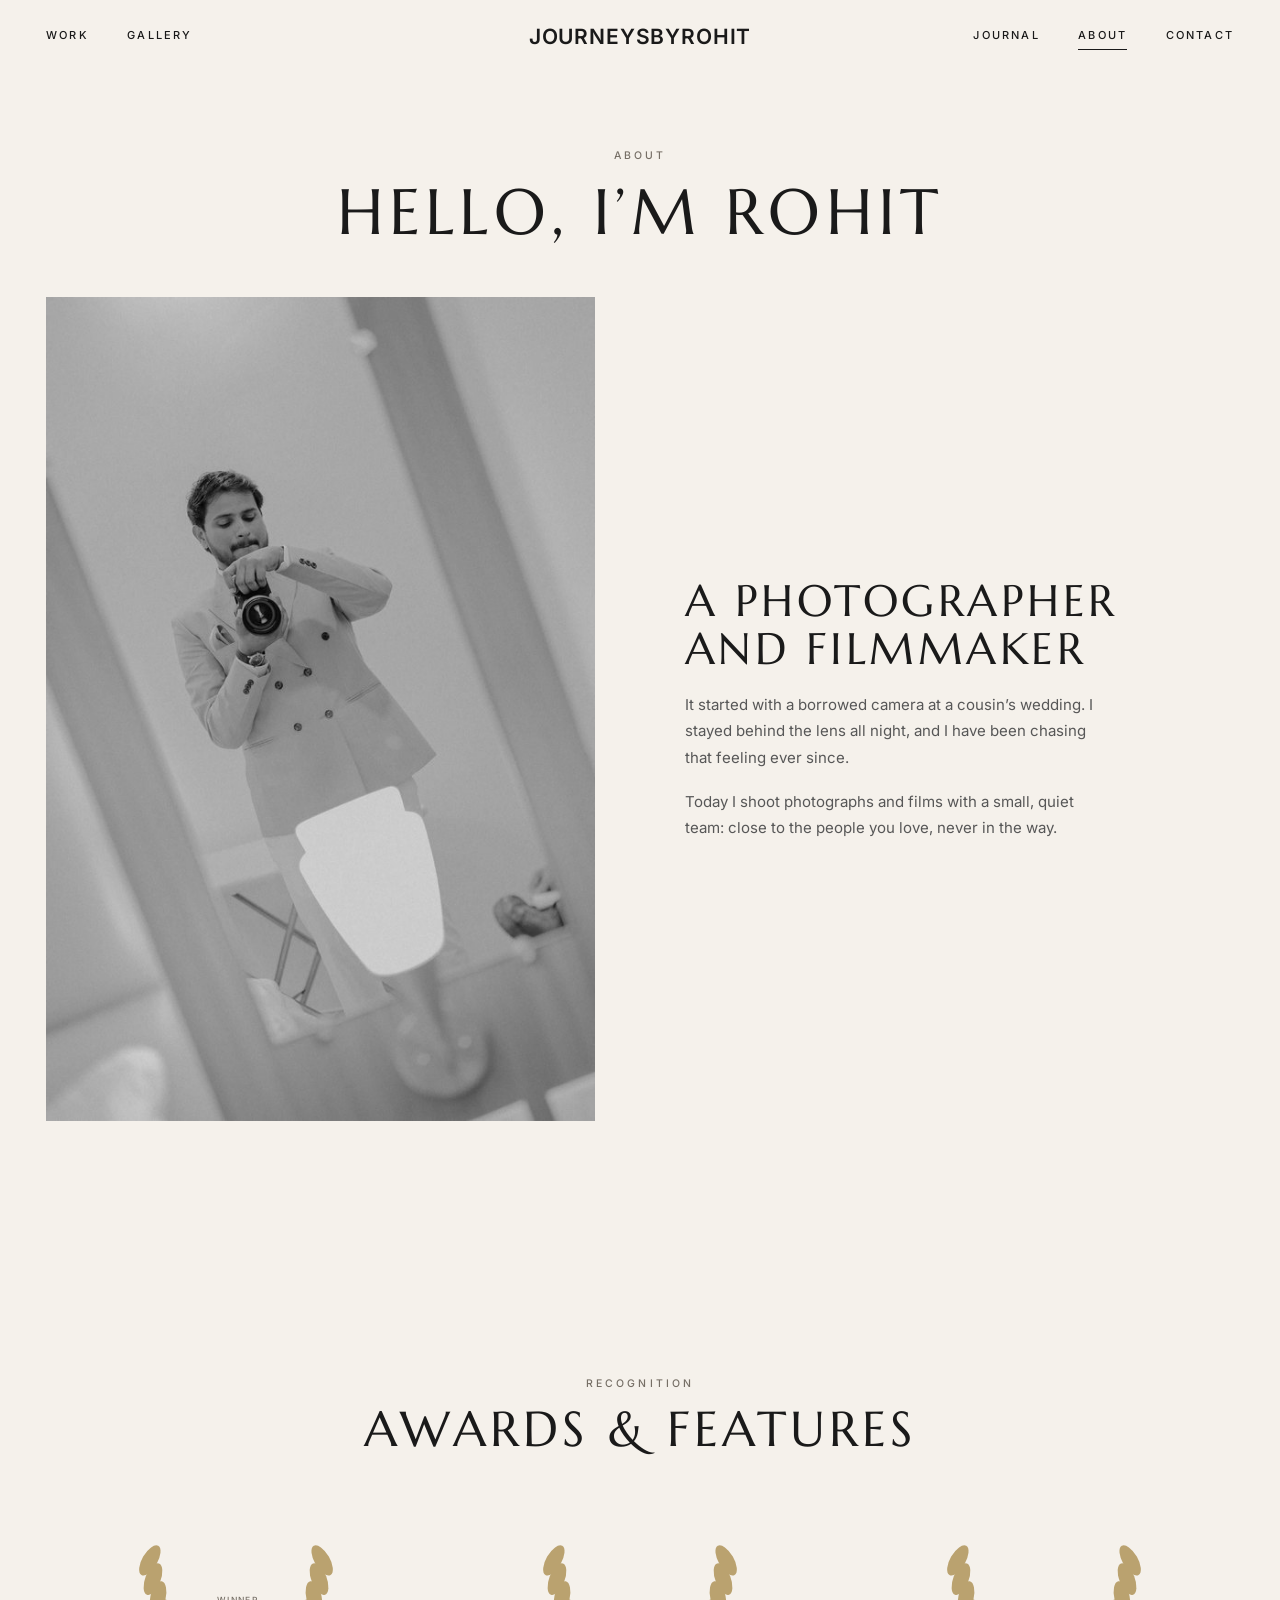
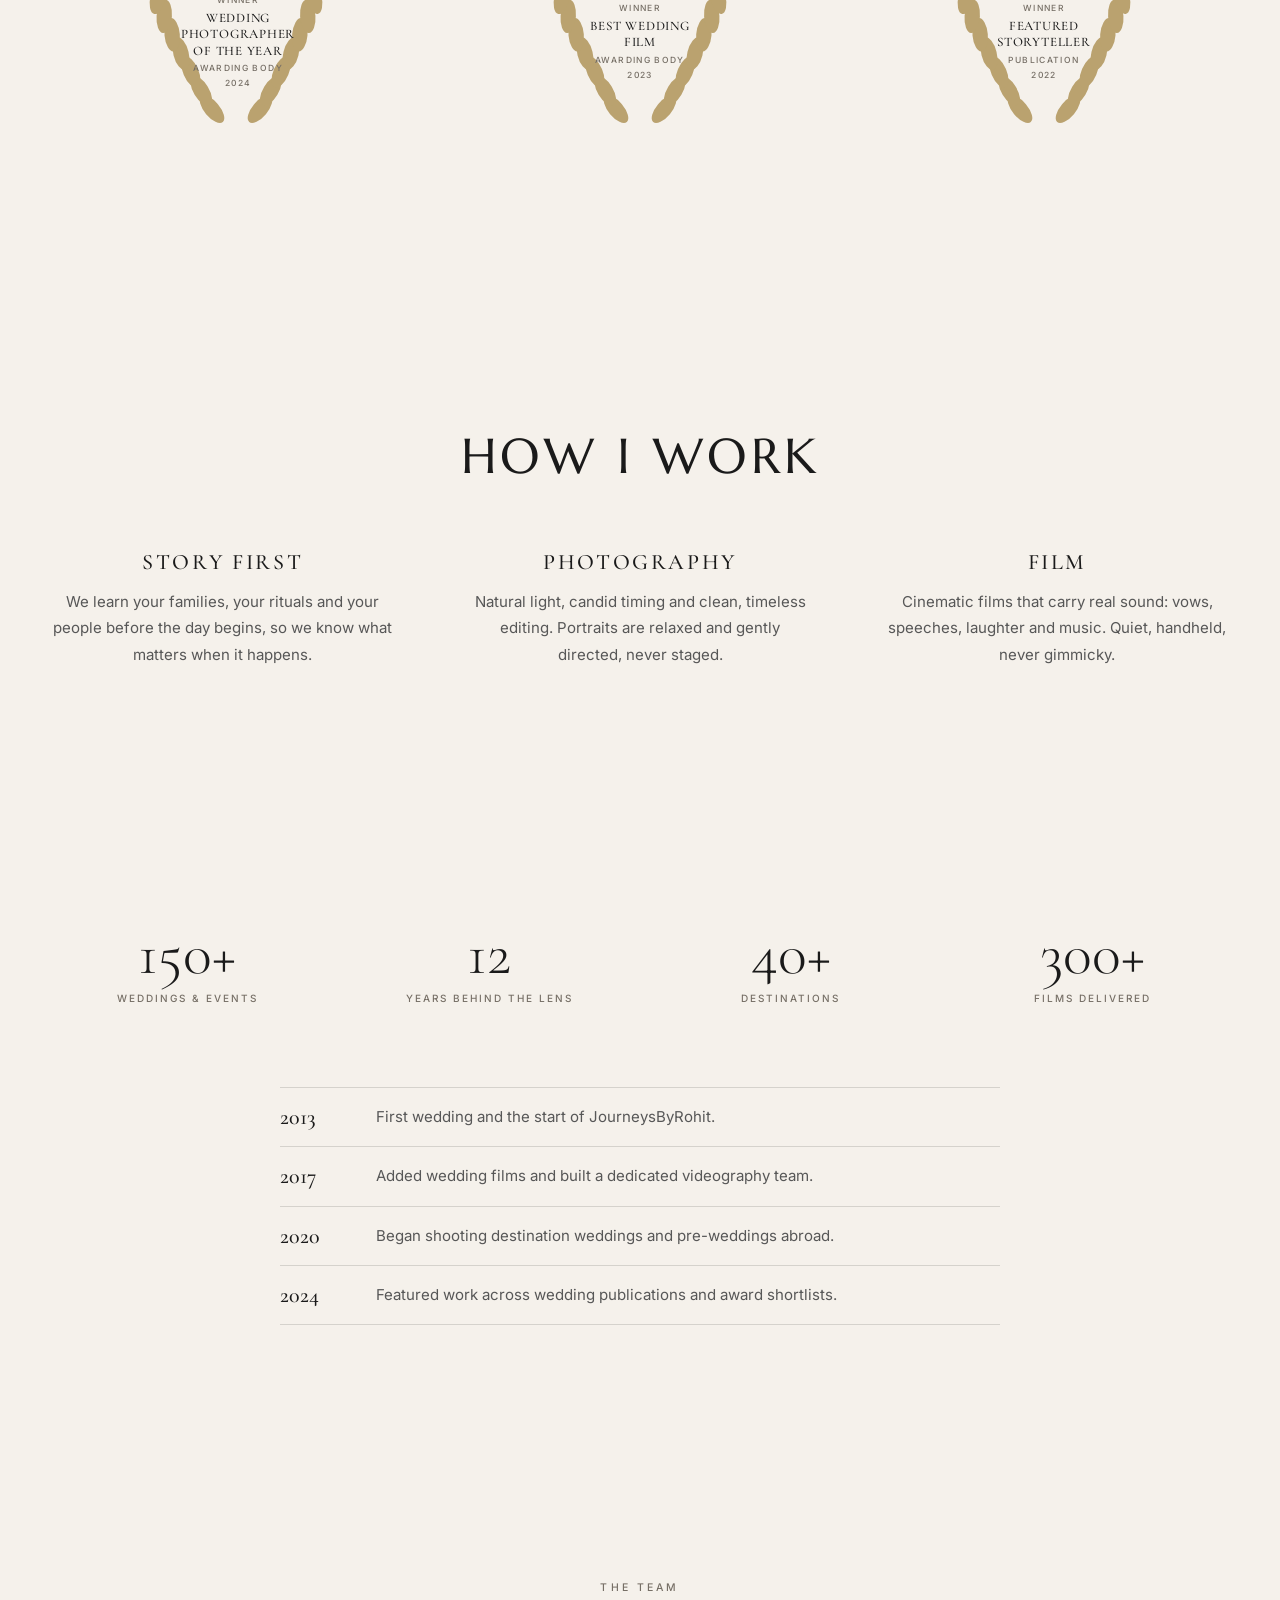
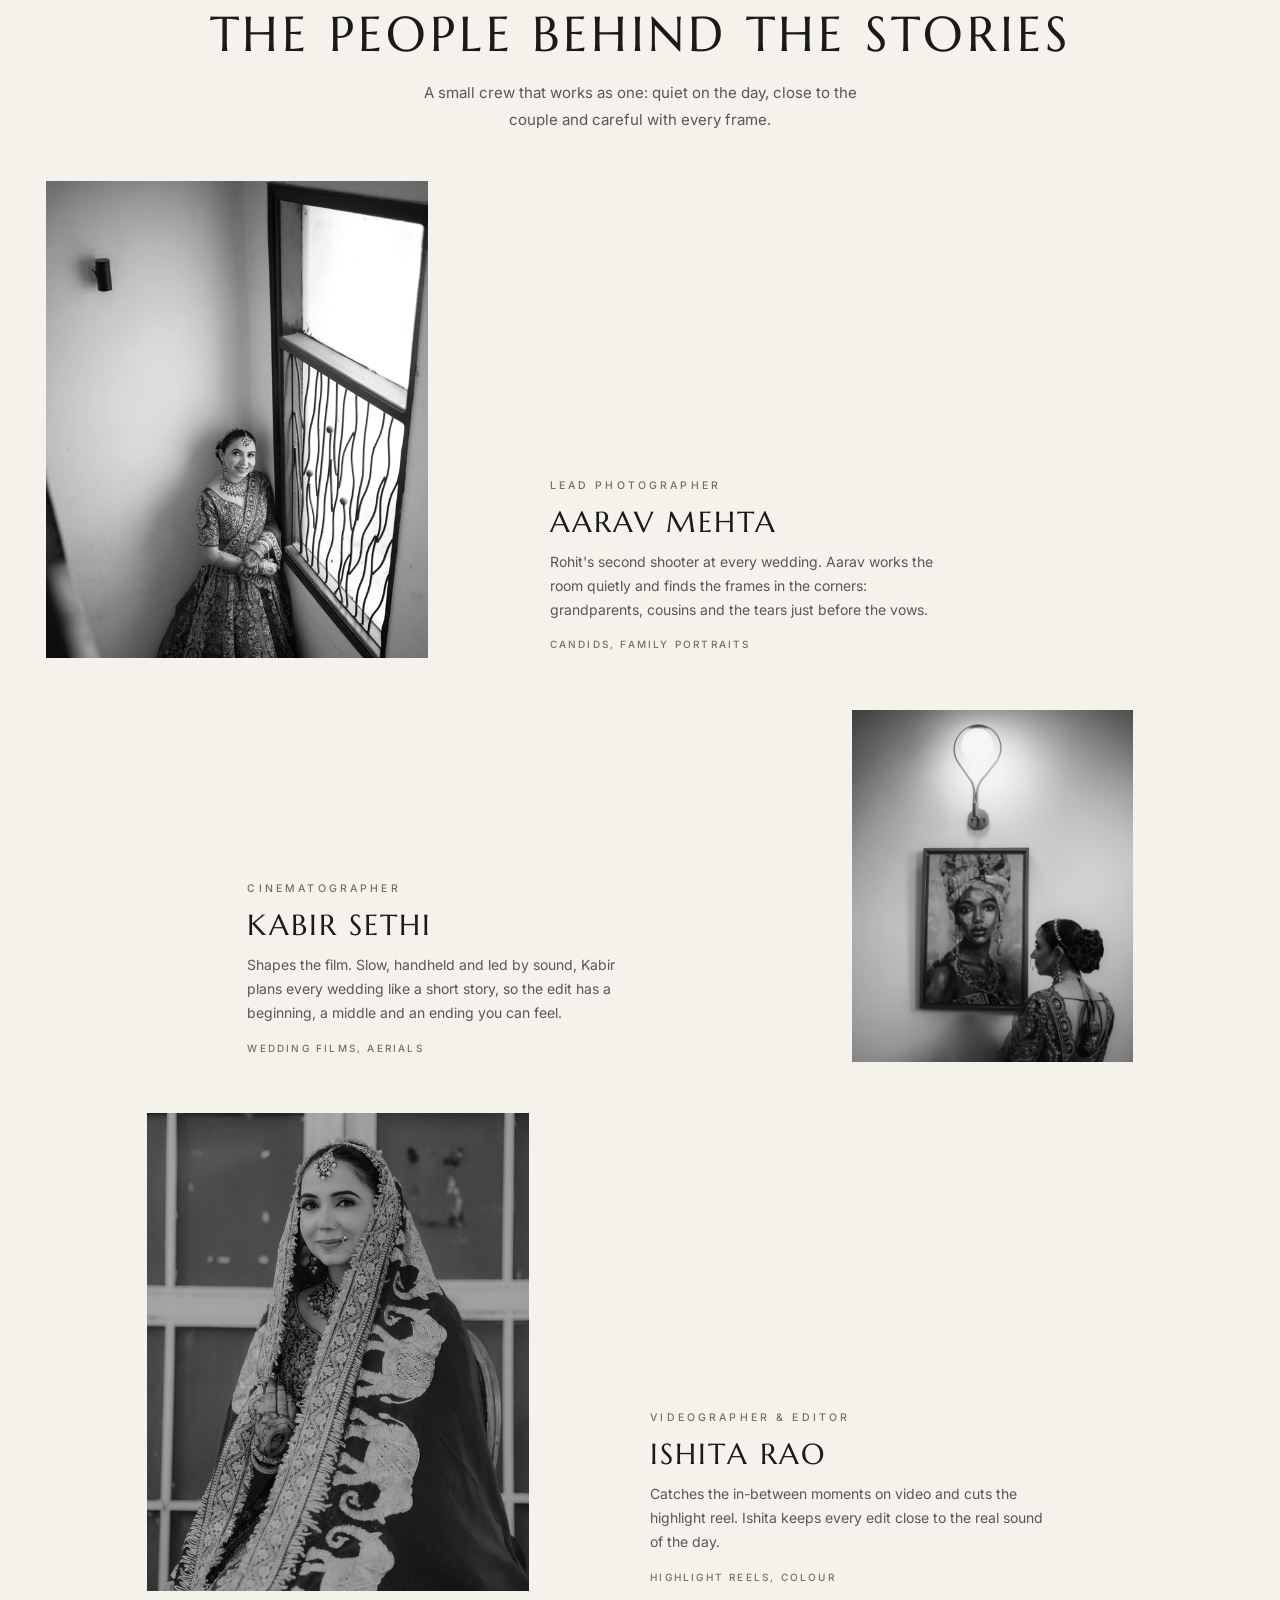
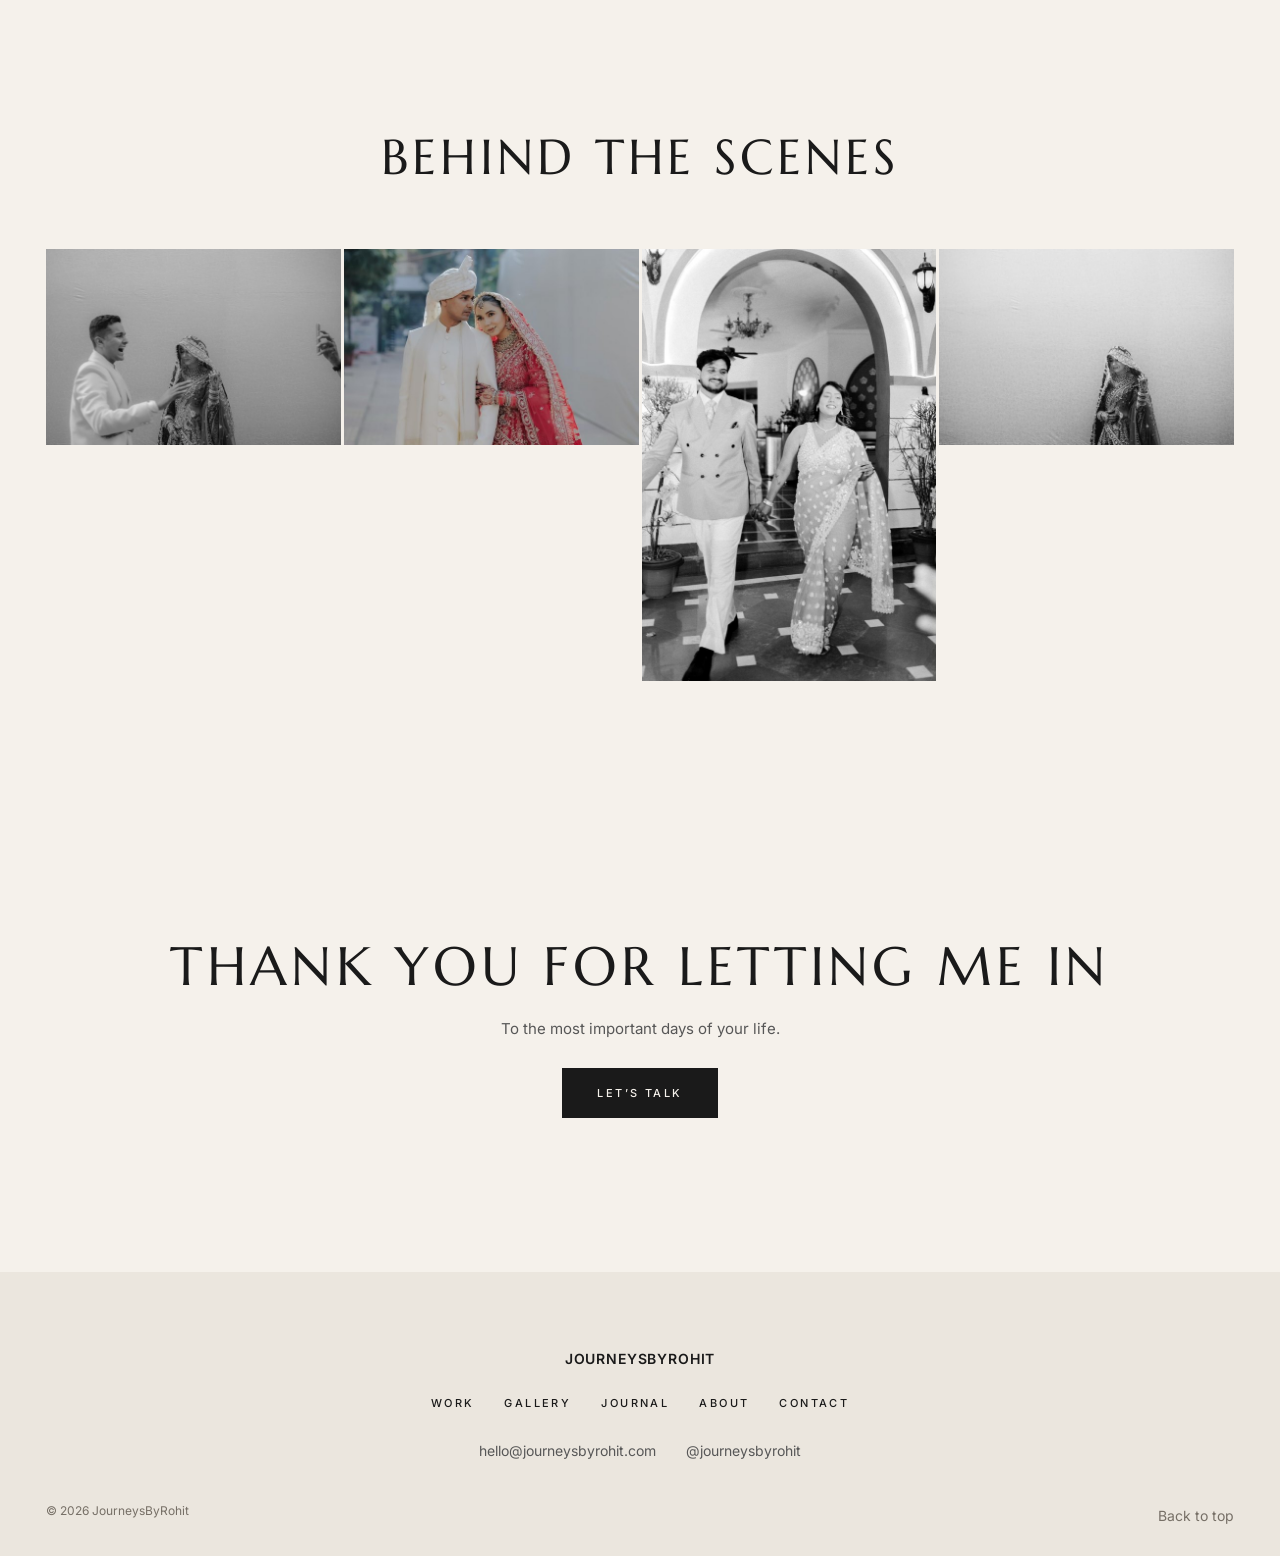
==== commit 434f0140: "Sharper images: re-encoded 600/1000 at higher quality, new 1600 rung, correct sizes hints for Select" ====
--- a/about.html
+++ b/about.html
@@ -16,10 +16,10 @@
 <link rel="preload" href="media/fonts/cormorant.woff2" as="font" type="font/woff2" crossorigin>
 <link rel="preload" href="media/fonts/marcellus.woff2" as="font" type="font/woff2" crossorigin>
 <link rel="preload" href="media/fonts/inter.woff2" as="font" type="font/woff2" crossorigin>
-<link rel="stylesheet" href="css/style.css?v=300">
-<script defer src="js/dims.js?v=300"></script>
-<script defer src="js/data.js?v=300"></script>
-<script defer src="js/main.js?v=300"></script>
+<link rel="stylesheet" href="css/style.css?v=311">
+<script defer src="js/dims.js?v=311"></script>
+<script defer src="js/data.js?v=311"></script>
+<script defer src="js/main.js?v=311"></script>
 </head>
 <body data-page="about" id="top">
 <main>
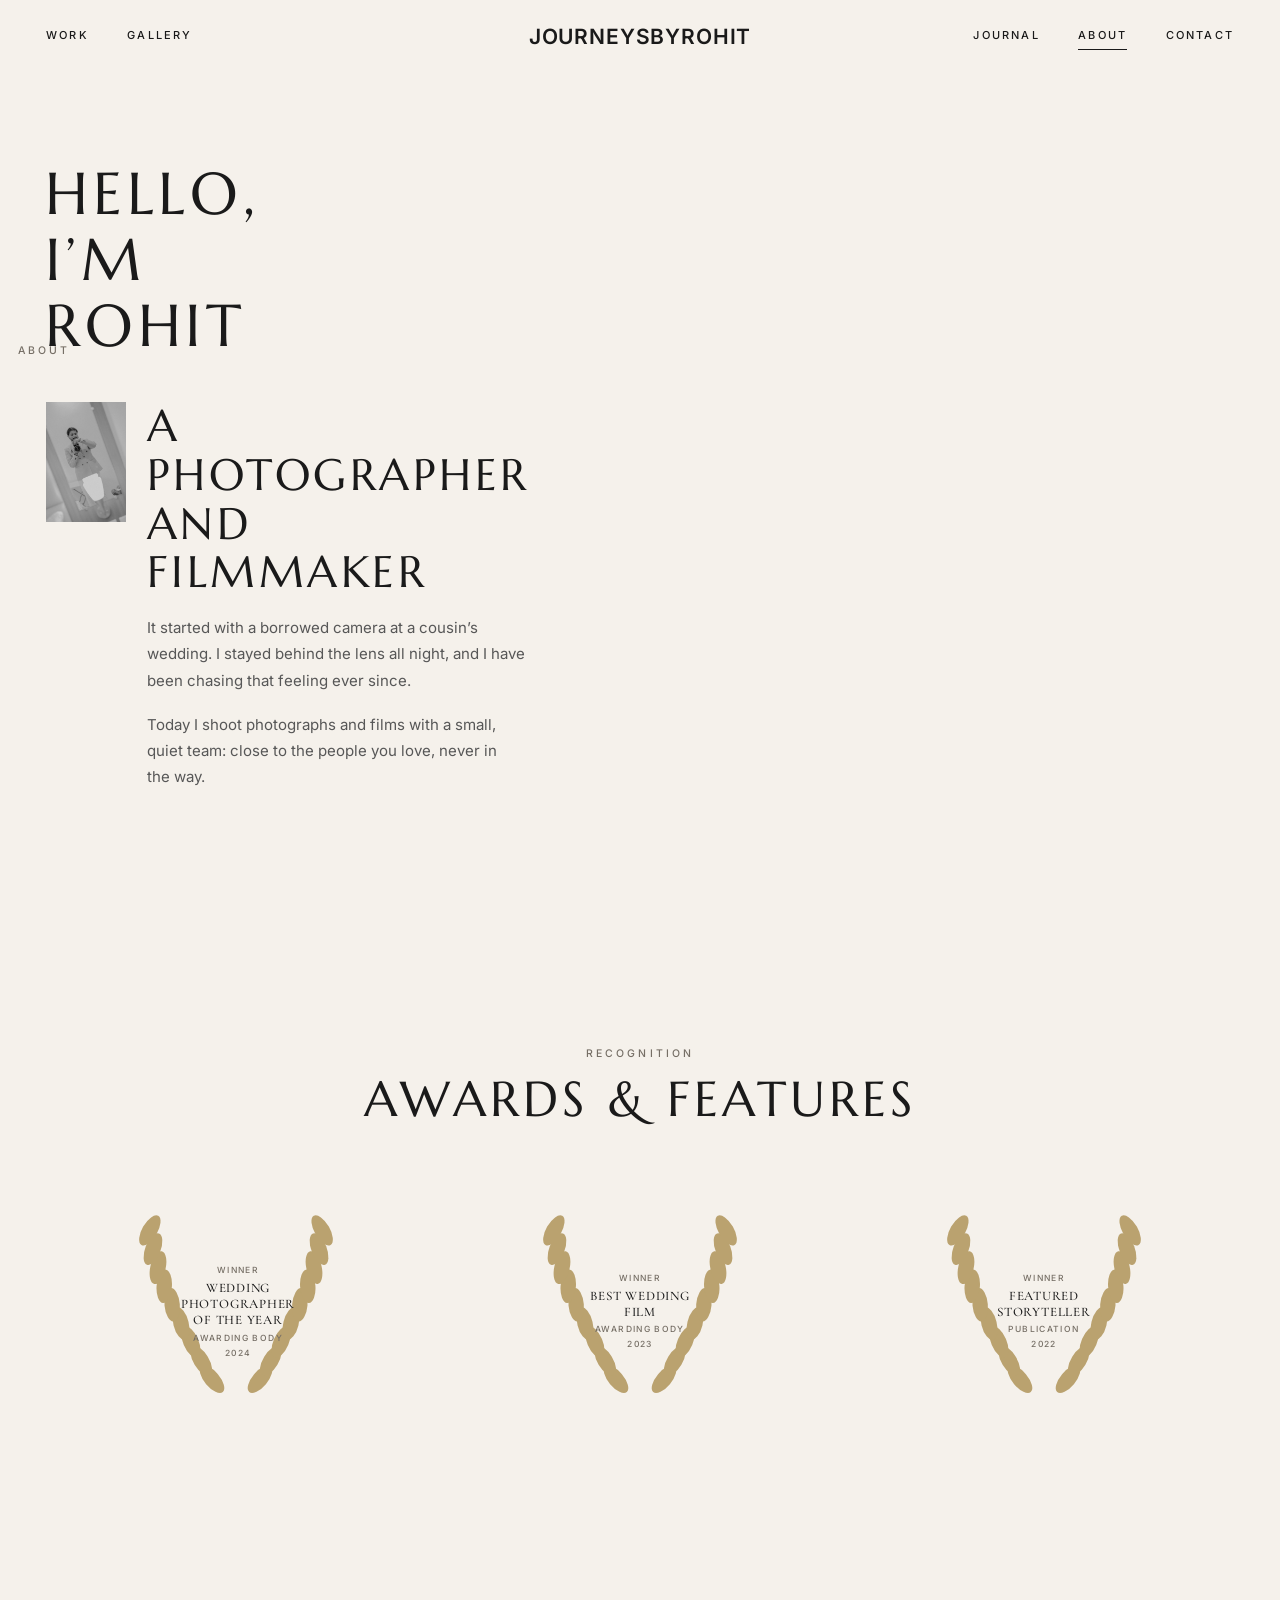
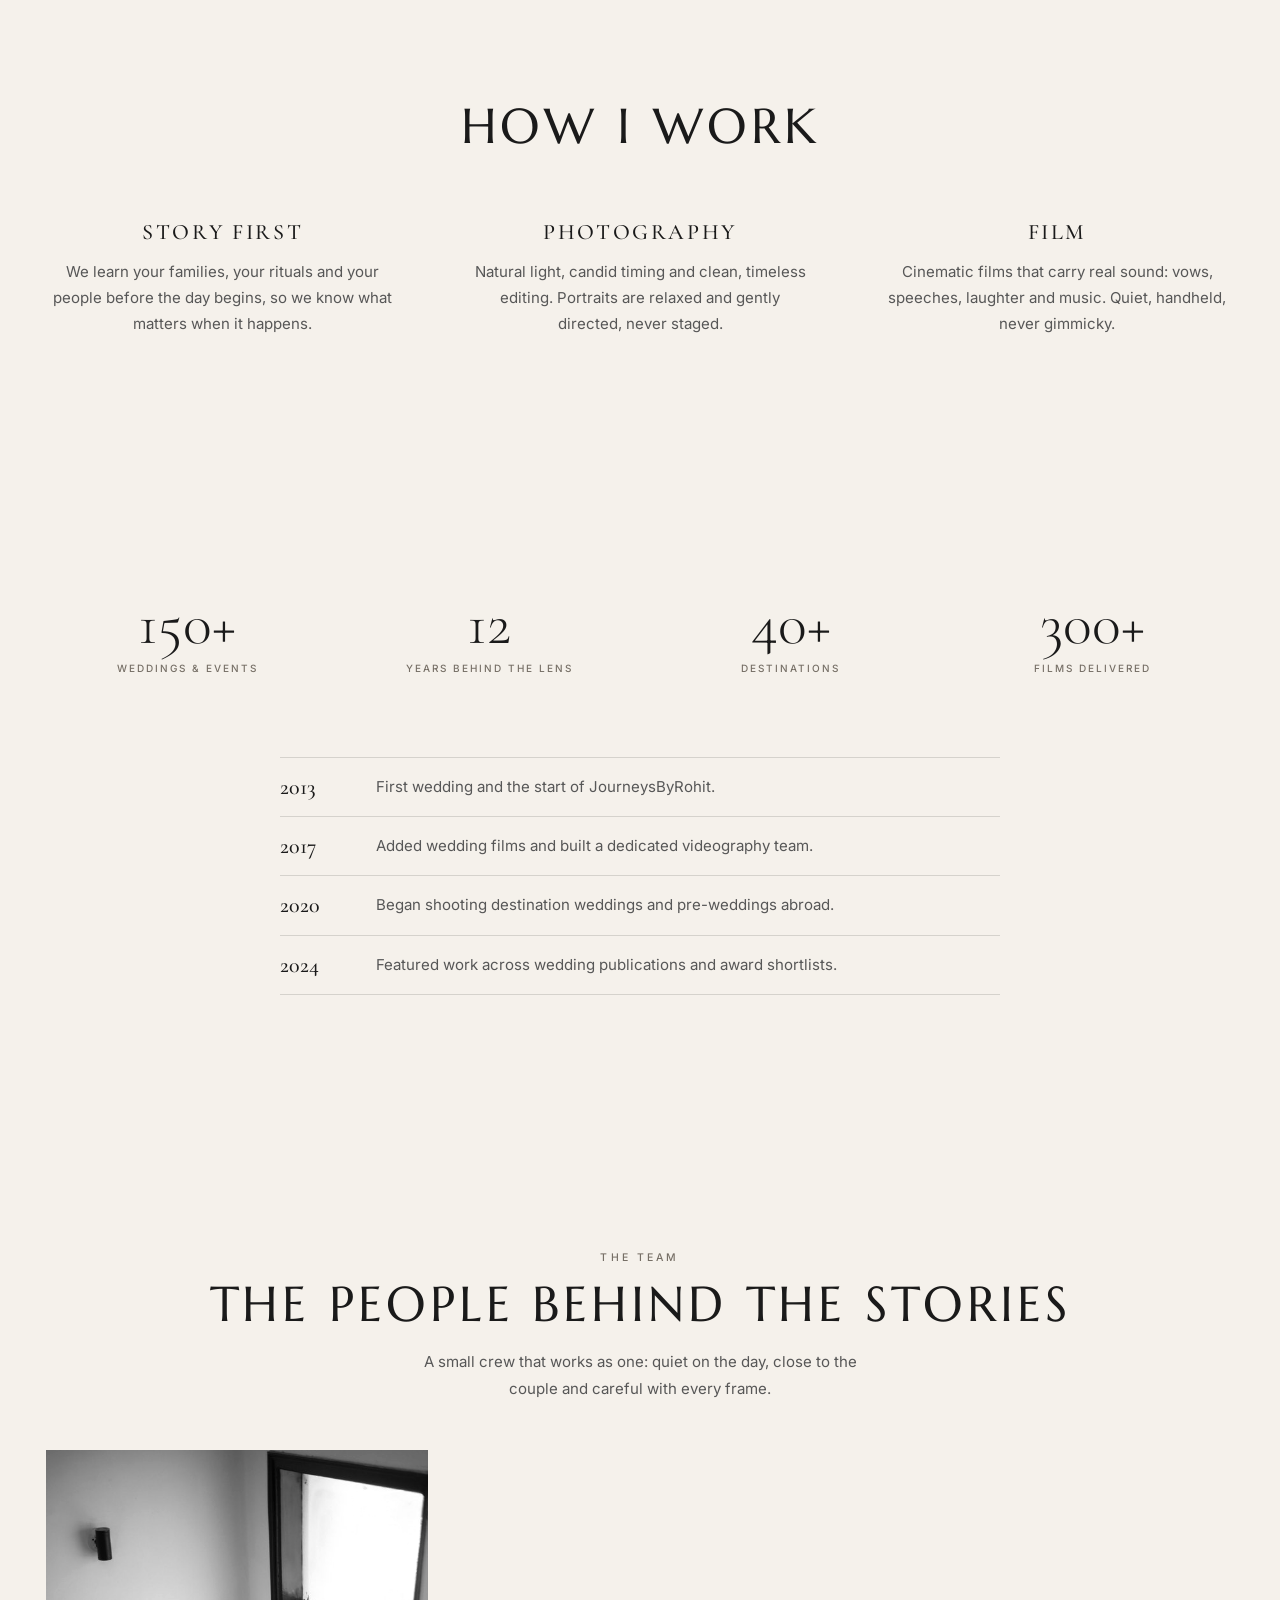
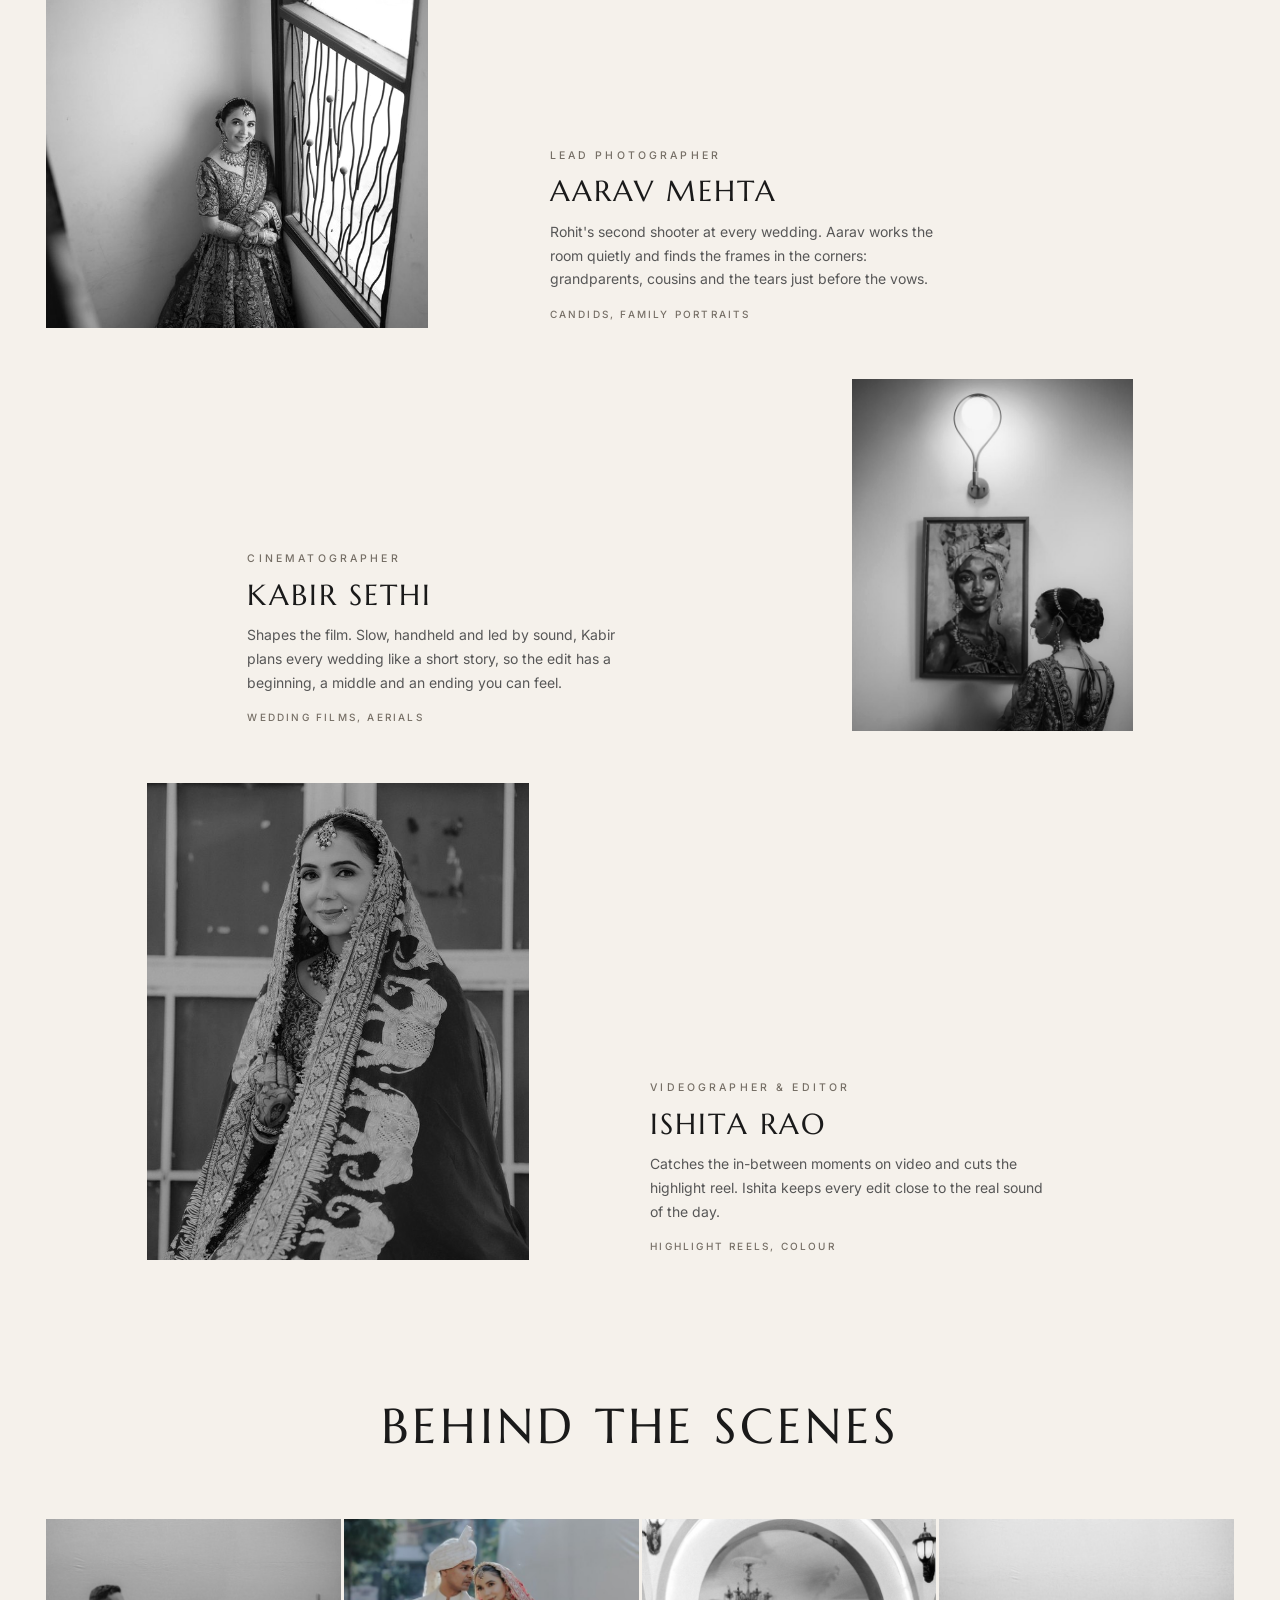
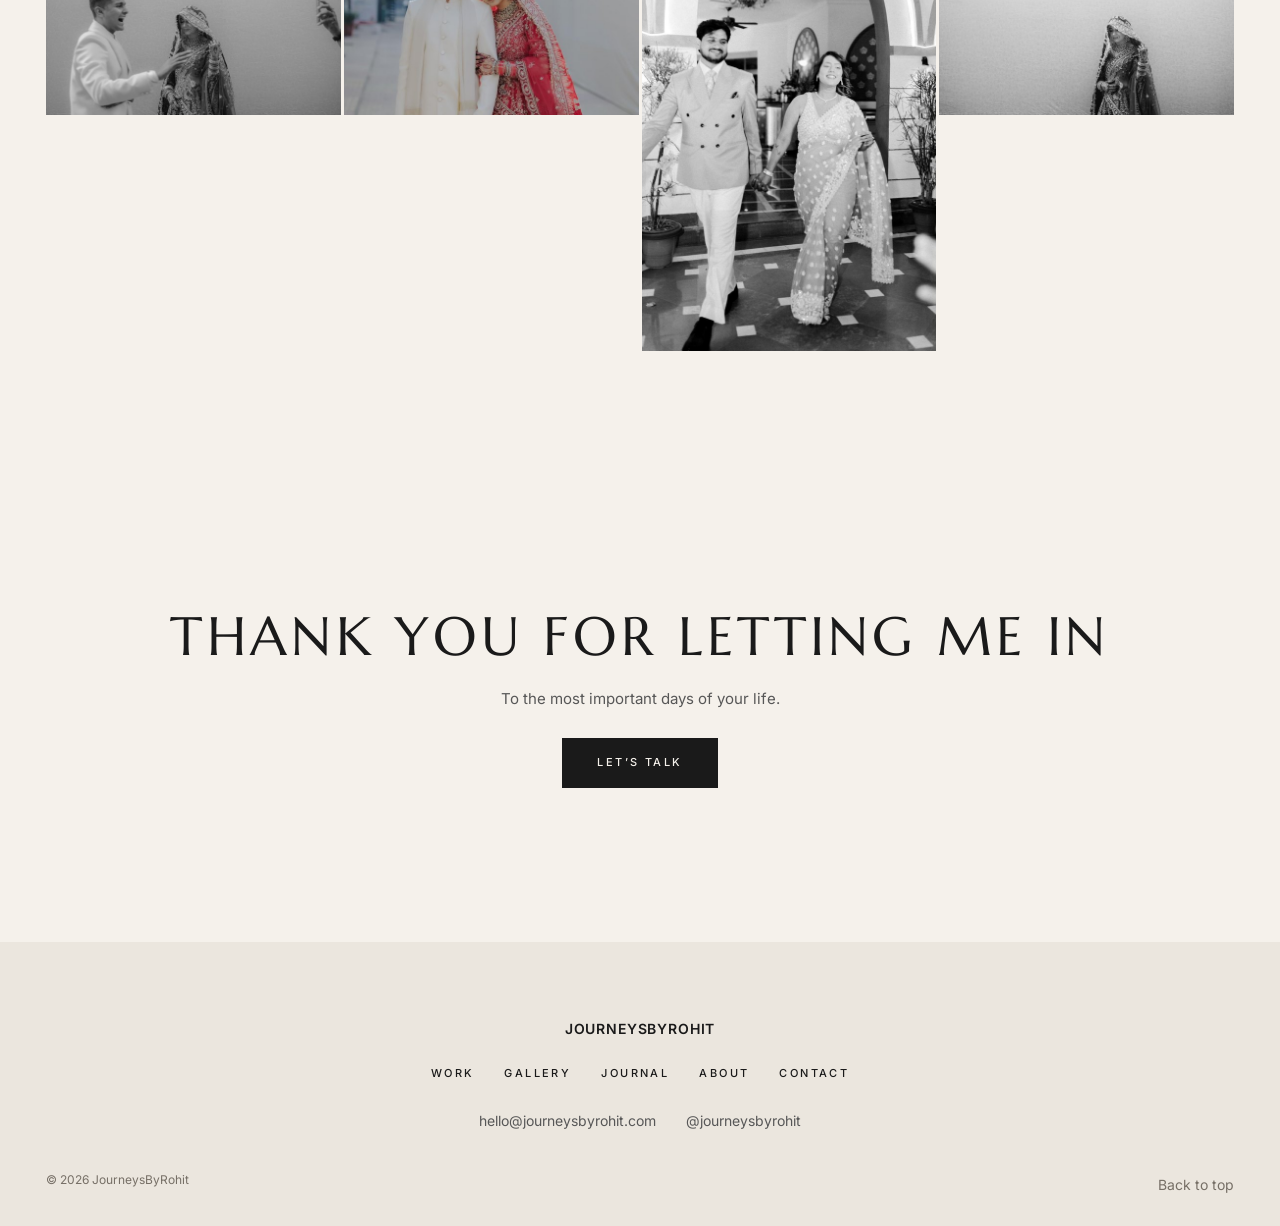
==== commit f39fd6ca: "Sticky-intro pattern for Gallery and Journal, editorial page headers with leads on Work, Gallery and" ====
--- a/about.html
+++ b/about.html
@@ -16,10 +16,10 @@
 <link rel="preload" href="media/fonts/cormorant.woff2" as="font" type="font/woff2" crossorigin>
 <link rel="preload" href="media/fonts/marcellus.woff2" as="font" type="font/woff2" crossorigin>
 <link rel="preload" href="media/fonts/inter.woff2" as="font" type="font/woff2" crossorigin>
-<link rel="stylesheet" href="css/style.css?v=311">
-<script defer src="js/dims.js?v=311"></script>
-<script defer src="js/data.js?v=311"></script>
-<script defer src="js/main.js?v=311"></script>
+<link rel="stylesheet" href="css/style.css?v=330">
+<script defer src="js/dims.js?v=330"></script>
+<script defer src="js/data.js?v=330"></script>
+<script defer src="js/main.js?v=330"></script>
 </head>
 <body data-page="about" id="top">
 <main>
--- a/css/style.css
+++ b/css/style.css
@@ -1272,3 +1272,63 @@
   .tm.t3 .tm-im { grid-column: 2 / span 4; }  .tm.t3 .tm-tx { grid-column: 7 / span 5; }
   .tm-tx { gap: 12px; }
 }
+
+/* ================= v320: camera cursor (filled), selected work with a sticky intro ================= */
+.cursor { mix-blend-mode: normal; }
+.cursor span { width: 66px; height: 66px; left: -33px; top: -33px; background: rgba(245, 241, 235, .96); color: var(--ink); border: 0; box-shadow: 0 0 0 1px rgba(26, 26, 26, .1); opacity: 0; transform: scale(.5); transition: opacity .3s ease, transform .55s cubic-bezier(.22, 1, .36, 1); }
+.cursor.on span { opacity: 1; transform: scale(1); }
+.cursor.on.down span { transform: scale(.9); }
+.cursor svg { width: 26px; height: 26px; stroke-width: 1.15; transform: rotate(var(--rot, 0deg)); transition: transform .2s ease-out; }
+/* shutter: a single soft ring leaves the camera on click */
+.cursor span::after { content: ""; position: absolute; inset: 0; border-radius: 50%; border: 1px solid rgba(245, 241, 235, .9); opacity: 0; }
+.cursor.snap span::after { animation: shutter .55s cubic-bezier(.22, 1, .36, 1); }
+@keyframes shutter { from { transform: scale(1); opacity: .9; } to { transform: scale(1.7); opacity: 0; } }
+.dark-band .cursor span, .cursor.on-dark span { background: rgba(245, 241, 235, .96); }
+
+/* selected work: structure */
+.sw6-stack { display: grid; row-gap: 30px; min-width: 0; }
+.sw6-grid { display: grid; grid-template-columns: minmax(0, 1fr); row-gap: 30px; }
+@media (min-width: 900px) {
+  .sw6-grid { grid-template-columns: repeat(12, minmax(0, 1fr)); column-gap: var(--gap); row-gap: 0; align-items: start; }
+  .sw6-intro { position: sticky; top: calc(var(--nav-h) + 40px); grid-column: 1 / span 3 !important; align-self: start; padding: 0; gap: 16px; }
+  .sw6-stack { grid-column: 4 / -1; row-gap: clamp(36px, 4vw, 56px); }
+  .sw6-top { display: block; margin: 0; }
+  .sw6-top .sw6.p1 { grid-column: auto !important; }
+  .sw6-row { gap: var(--tg); }
+  /* quiet type reaction: the name opens up a little as the arrow travels */
+  .sw6 h3 { transition: letter-spacing .7s cubic-bezier(.22, 1, .36, 1); }
+  .sw6:hover h3 { letter-spacing: .115em; }
+  .sw6.p1 h3 { font-size: clamp(28px, 3vw, 44px); }
+}
+@media (min-width: 900px) { .sw6-intro { margin-top: 18px; } }
+
+/* ================= v330: sticky-intro pattern for gallery + journal, editorial page headers ================= */
+.split { display: grid; grid-template-columns: minmax(0, 1fr); row-gap: 26px; }
+.split-intro { display: grid; gap: 14px; justify-items: center; text-align: center; }
+.split-intro .title { text-align: center; margin: 0; }
+.split-intro .lead { margin: 0; }
+.split-body { min-width: 0; }
+@media (min-width: 900px) {
+  .split { grid-template-columns: repeat(12, minmax(0, 1fr)); column-gap: var(--gap); align-items: start; }
+  .split-intro { grid-column: 1 / span 3; position: sticky; top: calc(var(--nav-h) + 40px); justify-items: start; text-align: left; gap: 16px; }
+  .split-intro .title { text-align: left; font-size: clamp(26px, 2.8vw, 40px); }
+  .split-intro .lead { text-align: left; margin: 0; max-width: 30ch; font-size: 14.5px; }
+  .split-intro .link { margin-top: 6px; }
+  .split-body { grid-column: 4 / -1; }
+  /* journal inside the narrower column: lead story above, two notes below */
+  .split-body .jfeat { grid-template-columns: minmax(0, 1fr); gap: 28px; }
+  .split-body .jside { grid-template-columns: repeat(2, minmax(0, 1fr)); gap: var(--gap); }
+  .split-body .jside .post { display: block; }
+  .split-body .jside .post .im { aspect-ratio: 3 / 2 !important; }
+  .split-body .jside .post .txt { padding-top: 16px !important; }
+  .split-body .jside .post p { display: block; }
+}
+/* page headers: title left, short lead on the right edge */
+.page-head .lead { color: var(--text); max-width: 46ch; }
+@media (min-width: 900px) {
+  .page-head { display: grid; grid-template-columns: repeat(12, minmax(0, 1fr)); column-gap: var(--gap); align-items: end; text-align: left; padding-bottom: clamp(26px, 3.4vw, 44px); }
+  .page-head > div { grid-column: 1 / span 7; text-align: left; }
+  .page-head .title { text-align: left; font-size: clamp(36px, 4.6vw, 68px); margin-top: 12px; }
+  .page-head .lead { grid-column: 9 / -1; text-align: left; margin: 0 0 10px; font-size: 15px; }
+}
+@media (max-width: 899px) { .page-head { display: grid; gap: 12px; justify-items: center; text-align: center; } .page-head .lead { text-align: center; font-size: 14px; } }
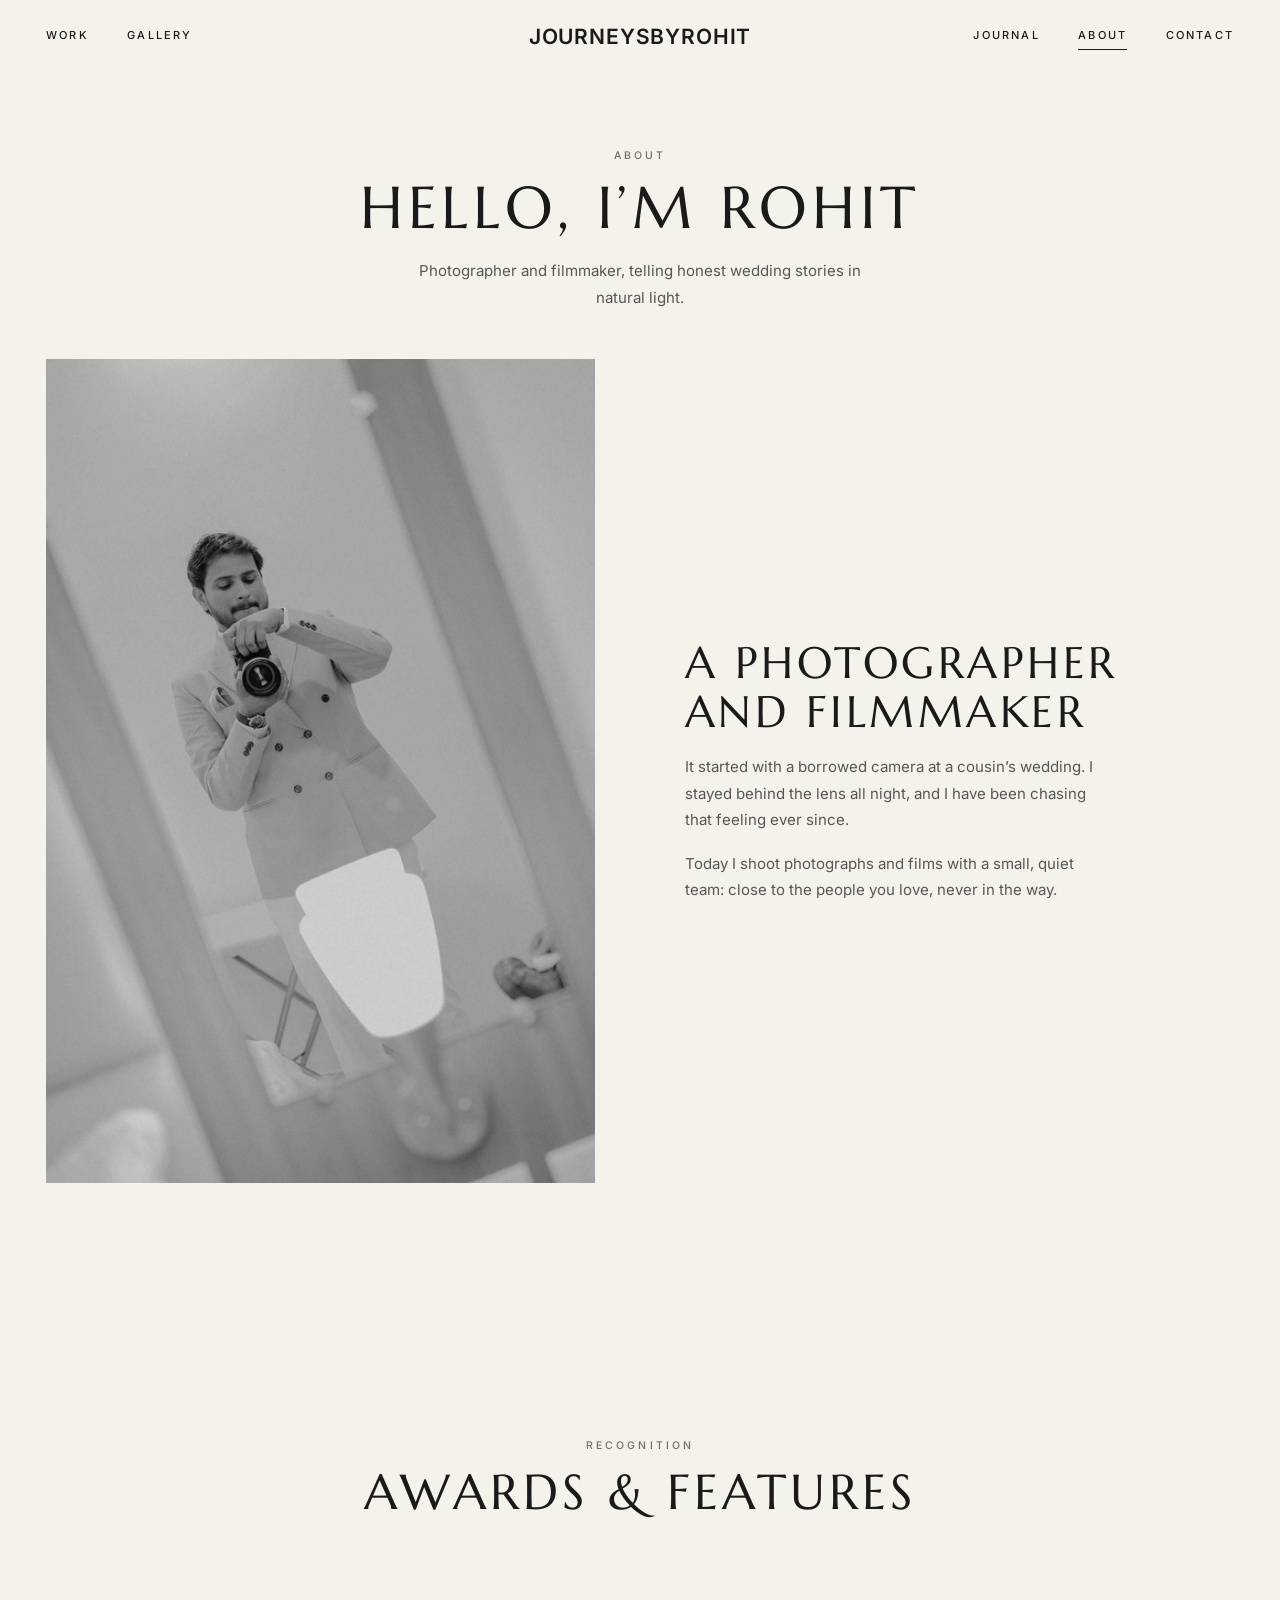
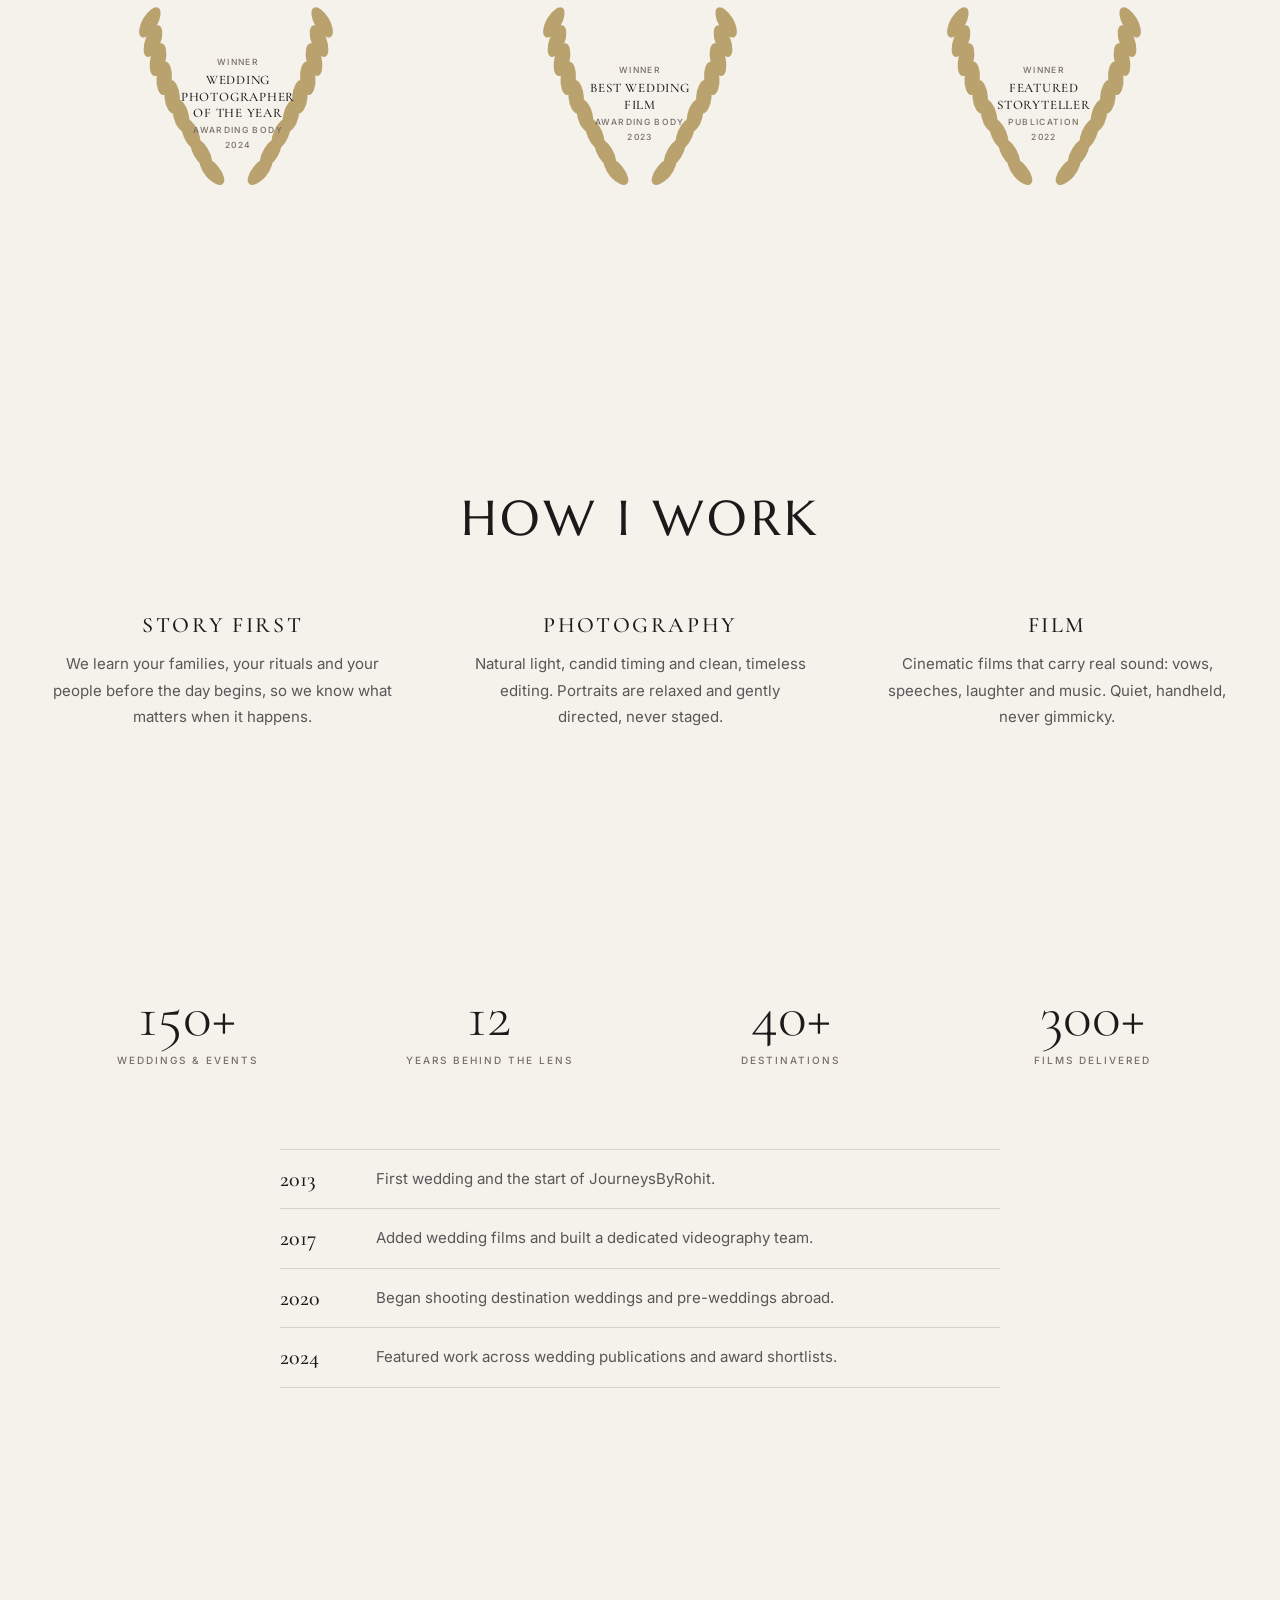
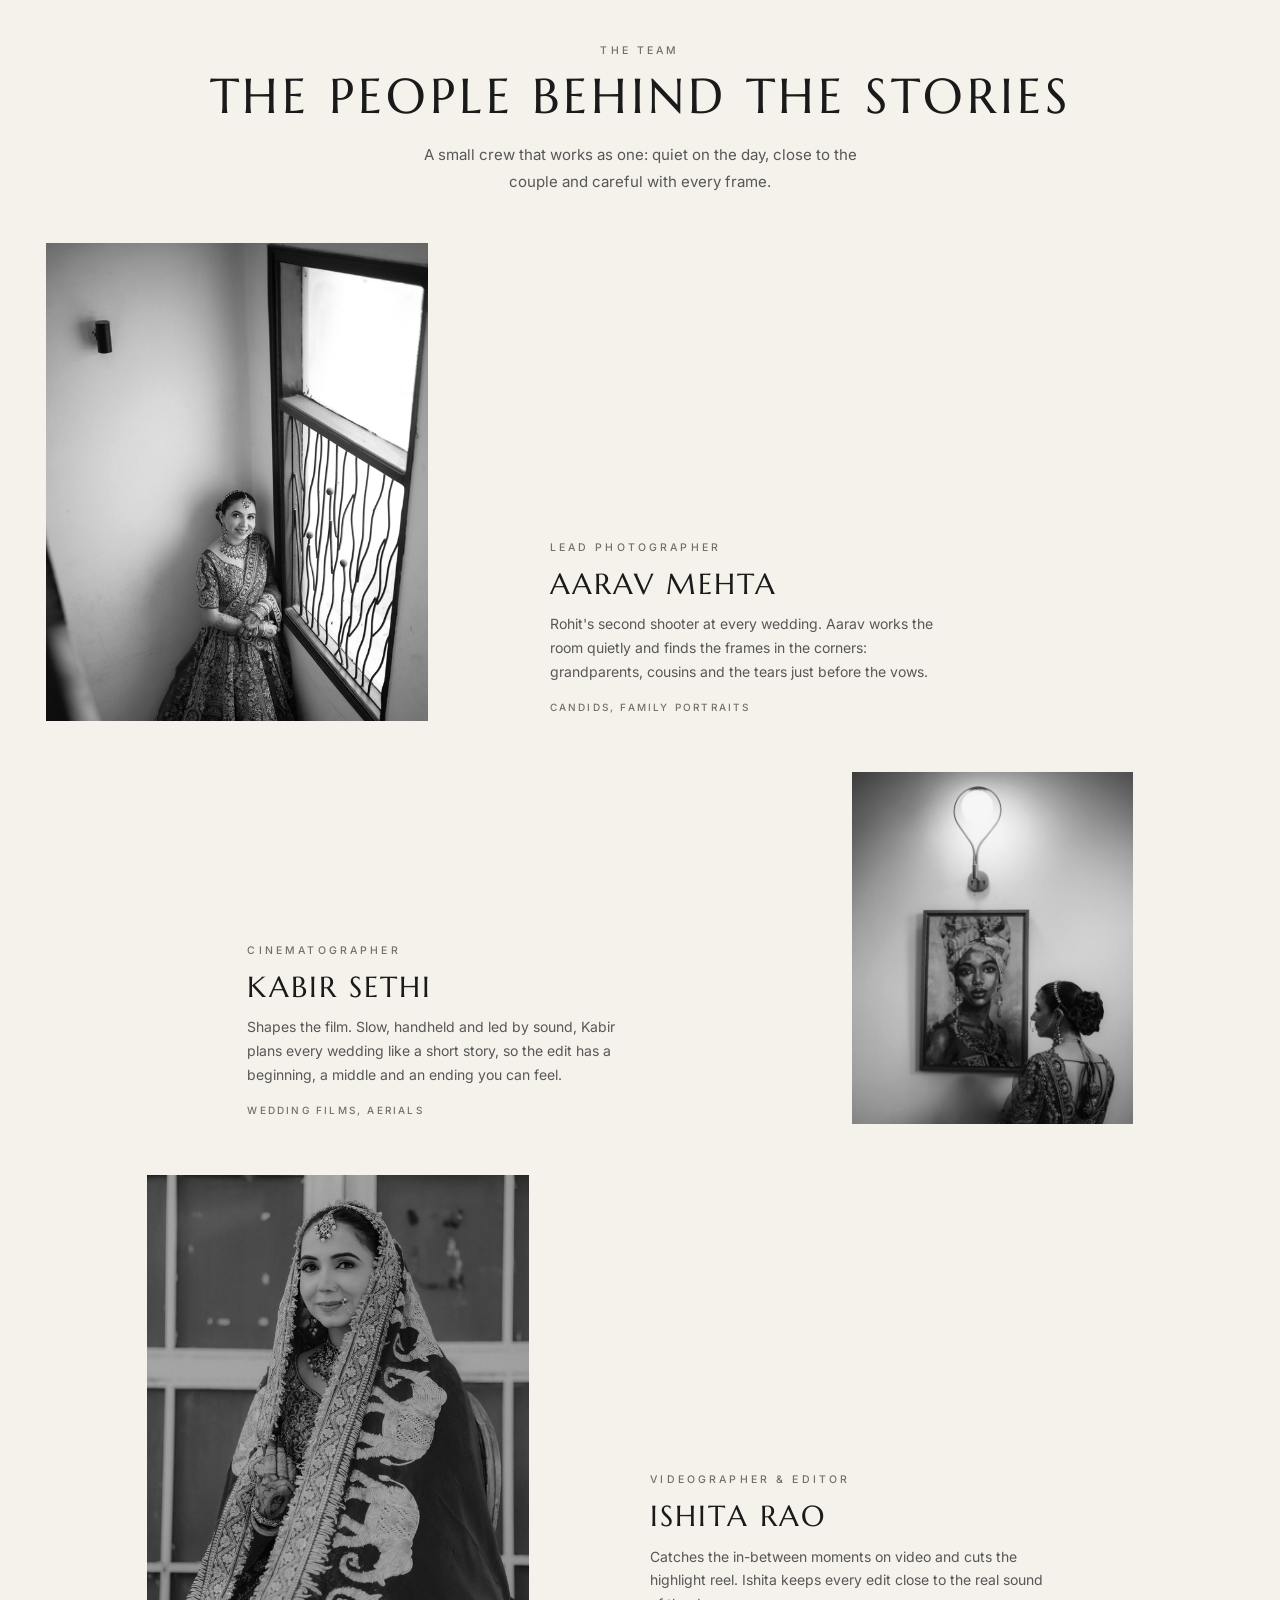
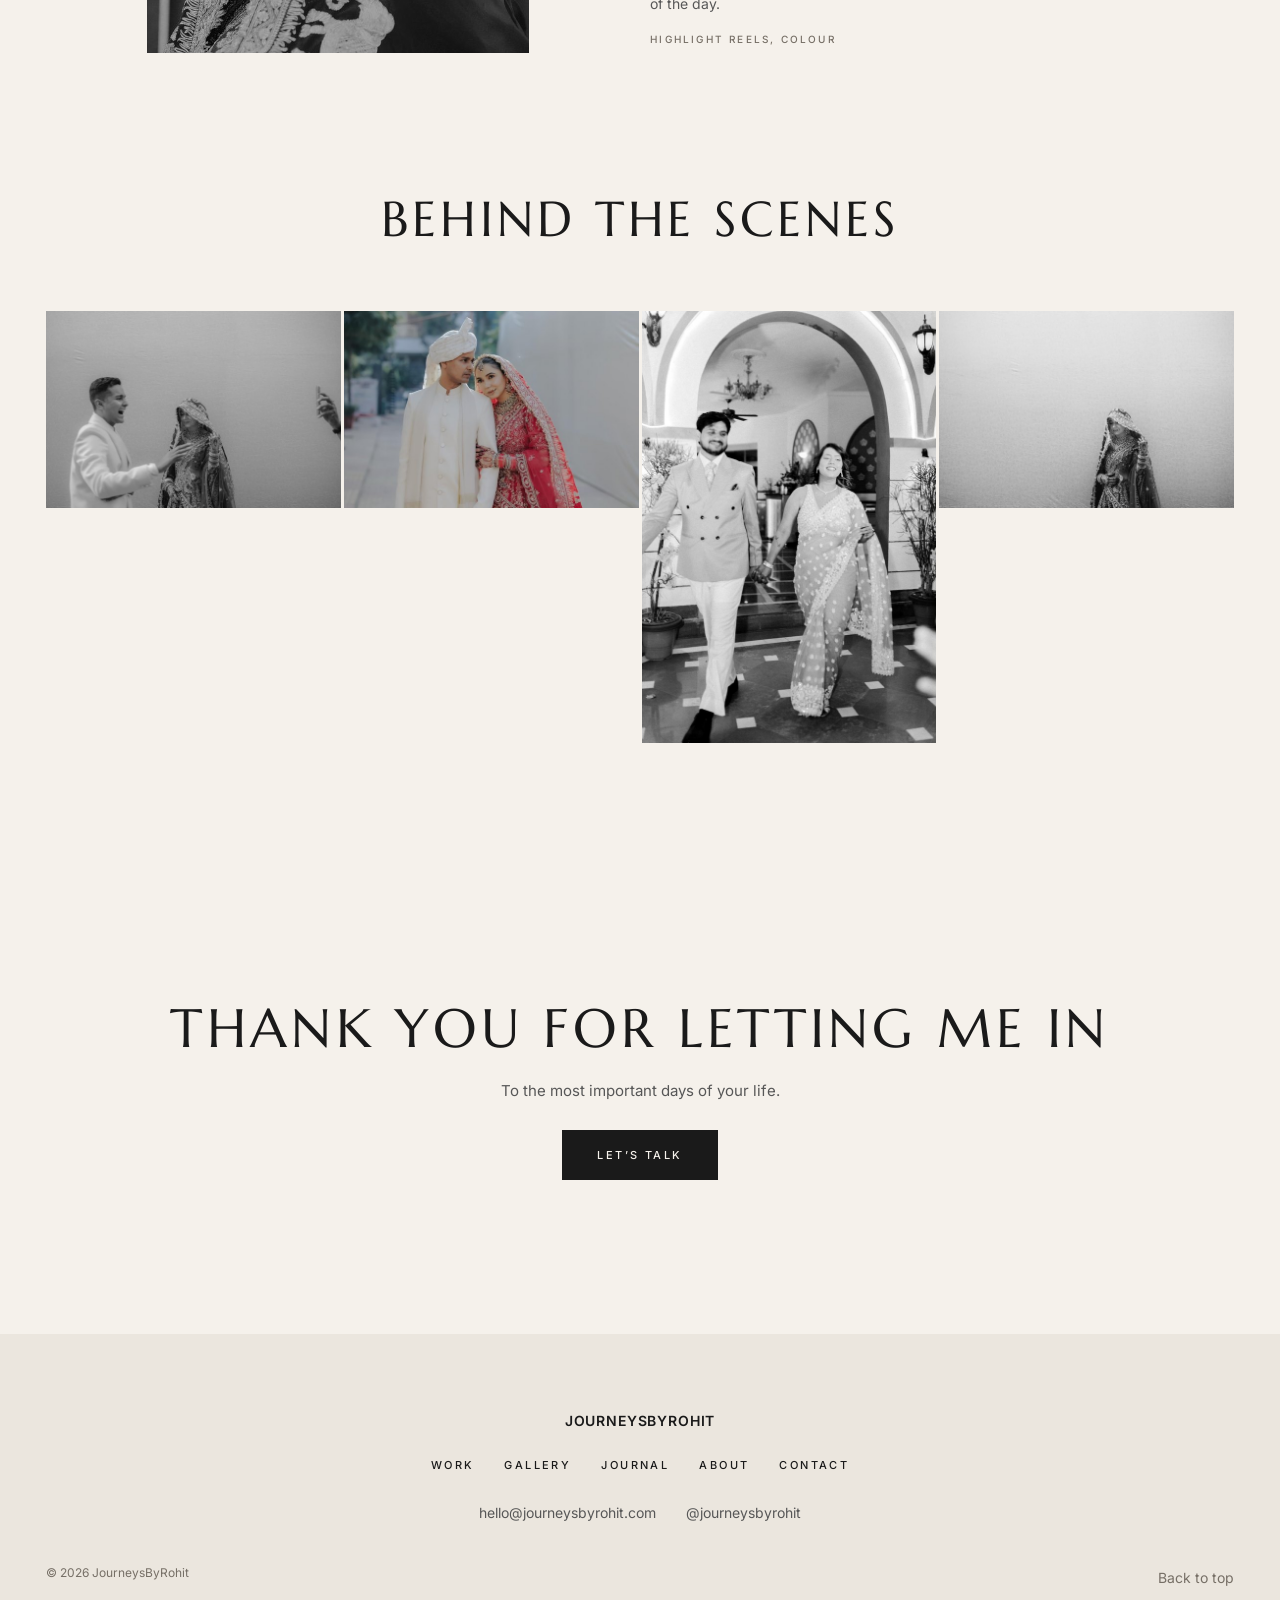
==== commit 56a25fad: "Centred page headers and contact title, fix About page collision with new split classes" ====
--- a/about.html
+++ b/about.html
@@ -16,15 +16,15 @@
 <link rel="preload" href="media/fonts/cormorant.woff2" as="font" type="font/woff2" crossorigin>
 <link rel="preload" href="media/fonts/marcellus.woff2" as="font" type="font/woff2" crossorigin>
 <link rel="preload" href="media/fonts/inter.woff2" as="font" type="font/woff2" crossorigin>
-<link rel="stylesheet" href="css/style.css?v=330">
-<script defer src="js/dims.js?v=330"></script>
-<script defer src="js/data.js?v=330"></script>
-<script defer src="js/main.js?v=330"></script>
+<link rel="stylesheet" href="css/style.css?v=340">
+<script defer src="js/dims.js?v=340"></script>
+<script defer src="js/data.js?v=340"></script>
+<script defer src="js/main.js?v=340"></script>
 </head>
 <body data-page="about" id="top">
 <main>
 
-<header class="page-head wrap"><p class="label">About</p><h1 class="title">Hello, I&rsquo;m Rohit</h1></header>
+<header class="page-head wrap"><p class="label">About</p><h1 class="title">Hello, I&rsquo;m Rohit</h1><p class="lead">Photographer and filmmaker, telling honest wedding stories in natural light.</p></header>
 
 <section class="sec wrap" style="padding-top:0">
   <div class="split">
--- a/css/style.css
+++ b/css/style.css
@@ -1302,33 +1302,30 @@
 }
 @media (min-width: 900px) { .sw6-intro { margin-top: 18px; } }
 
-/* ================= v330: sticky-intro pattern for gallery + journal, editorial page headers ================= */
-.split { display: grid; grid-template-columns: minmax(0, 1fr); row-gap: 26px; }
-.split-intro { display: grid; gap: 14px; justify-items: center; text-align: center; }
-.split-intro .title { text-align: center; margin: 0; }
-.split-intro .lead { margin: 0; }
-.split-body { min-width: 0; }
-@media (min-width: 900px) {
-  .split { grid-template-columns: repeat(12, minmax(0, 1fr)); column-gap: var(--gap); align-items: start; }
-  .split-intro { grid-column: 1 / span 3; position: sticky; top: calc(var(--nav-h) + 40px); justify-items: start; text-align: left; gap: 16px; }
-  .split-intro .title { text-align: left; font-size: clamp(26px, 2.8vw, 40px); }
-  .split-intro .lead { text-align: left; margin: 0; max-width: 30ch; font-size: 14.5px; }
-  .split-intro .link { margin-top: 6px; }
-  .split-body { grid-column: 4 / -1; }
-  /* journal inside the narrower column: lead story above, two notes below */
-  .split-body .jfeat { grid-template-columns: minmax(0, 1fr); gap: 28px; }
-  .split-body .jside { grid-template-columns: repeat(2, minmax(0, 1fr)); gap: var(--gap); }
-  .split-body .jside .post { display: block; }
-  .split-body .jside .post .im { aspect-ratio: 3 / 2 !important; }
-  .split-body .jside .post .txt { padding-top: 16px !important; }
-  .split-body .jside .post p { display: block; }
-}
-/* page headers: title left, short lead on the right edge */
-.page-head .lead { color: var(--text); max-width: 46ch; }
-@media (min-width: 900px) {
-  .page-head { display: grid; grid-template-columns: repeat(12, minmax(0, 1fr)); column-gap: var(--gap); align-items: end; text-align: left; padding-bottom: clamp(26px, 3.4vw, 44px); }
-  .page-head > div { grid-column: 1 / span 7; text-align: left; }
-  .page-head .title { text-align: left; font-size: clamp(36px, 4.6vw, 68px); margin-top: 12px; }
-  .page-head .lead { grid-column: 9 / -1; text-align: left; margin: 0 0 10px; font-size: 15px; }
-}
-@media (max-width: 899px) { .page-head { display: grid; gap: 12px; justify-items: center; text-align: center; } .page-head .lead { text-align: center; font-size: 14px; } }
+/* ================= v330/v340: sticky-intro (home gallery + journal), centred page headers ================= */
+.sp { display: grid; grid-template-columns: minmax(0, 1fr); row-gap: 26px; }
+.sp-intro { display: grid; gap: 14px; justify-items: center; text-align: center; }
+.sp-intro .title { text-align: center; margin: 0; }
+.sp-intro .lead { margin: 0; }
+.sp-body { min-width: 0; }
+@media (min-width: 900px) {
+  .sp { grid-template-columns: repeat(12, minmax(0, 1fr)); column-gap: var(--gap); align-items: start; }
+  .sp-intro { grid-column: 1 / span 3; position: sticky; top: calc(var(--nav-h) + 40px); justify-items: start; text-align: left; gap: 16px; }
+  .sp-intro .title { text-align: left; font-size: clamp(26px, 2.8vw, 40px); }
+  .sp-intro .lead { text-align: left; margin: 0; max-width: 30ch; font-size: 14.5px; }
+  .sp-intro .link { margin-top: 6px; }
+  .sp-body { grid-column: 4 / -1; }
+  .sp-body .jfeat { grid-template-columns: minmax(0, 1fr); gap: 28px; }
+  .sp-body .jside { grid-template-columns: repeat(2, minmax(0, 1fr)); gap: var(--gap); }
+  .sp-body .jside .post { display: block; }
+  .sp-body .jside .post .im { aspect-ratio: 3 / 2 !important; }
+  .sp-body .jside .post .txt { padding-top: 16px !important; }
+  .sp-body .jside .post p { display: block; }
+}
+/* page headers: centred, label / title / lead, kept to the page gutters */
+.page-head { display: grid; justify-items: center; text-align: center; gap: 12px; padding-inline: var(--gutter); }
+.page-head .title { text-align: center; font-size: clamp(34px, 4.6vw, 64px); margin: 0; }
+.page-head .lead { text-align: center; color: var(--text); max-width: 52ch; margin: 4px auto 0; font-size: 15px; }
+@media (max-width: 899px) { .page-head .title { font-size: clamp(28px, 8vw, 36px); } .page-head .lead { font-size: 14px; } }
+/* contact: everything in the form column is centred */
+.contact-page .contact-min .title, .contact-page .contact-min .lead { text-align: center !important; margin-inline: auto; }
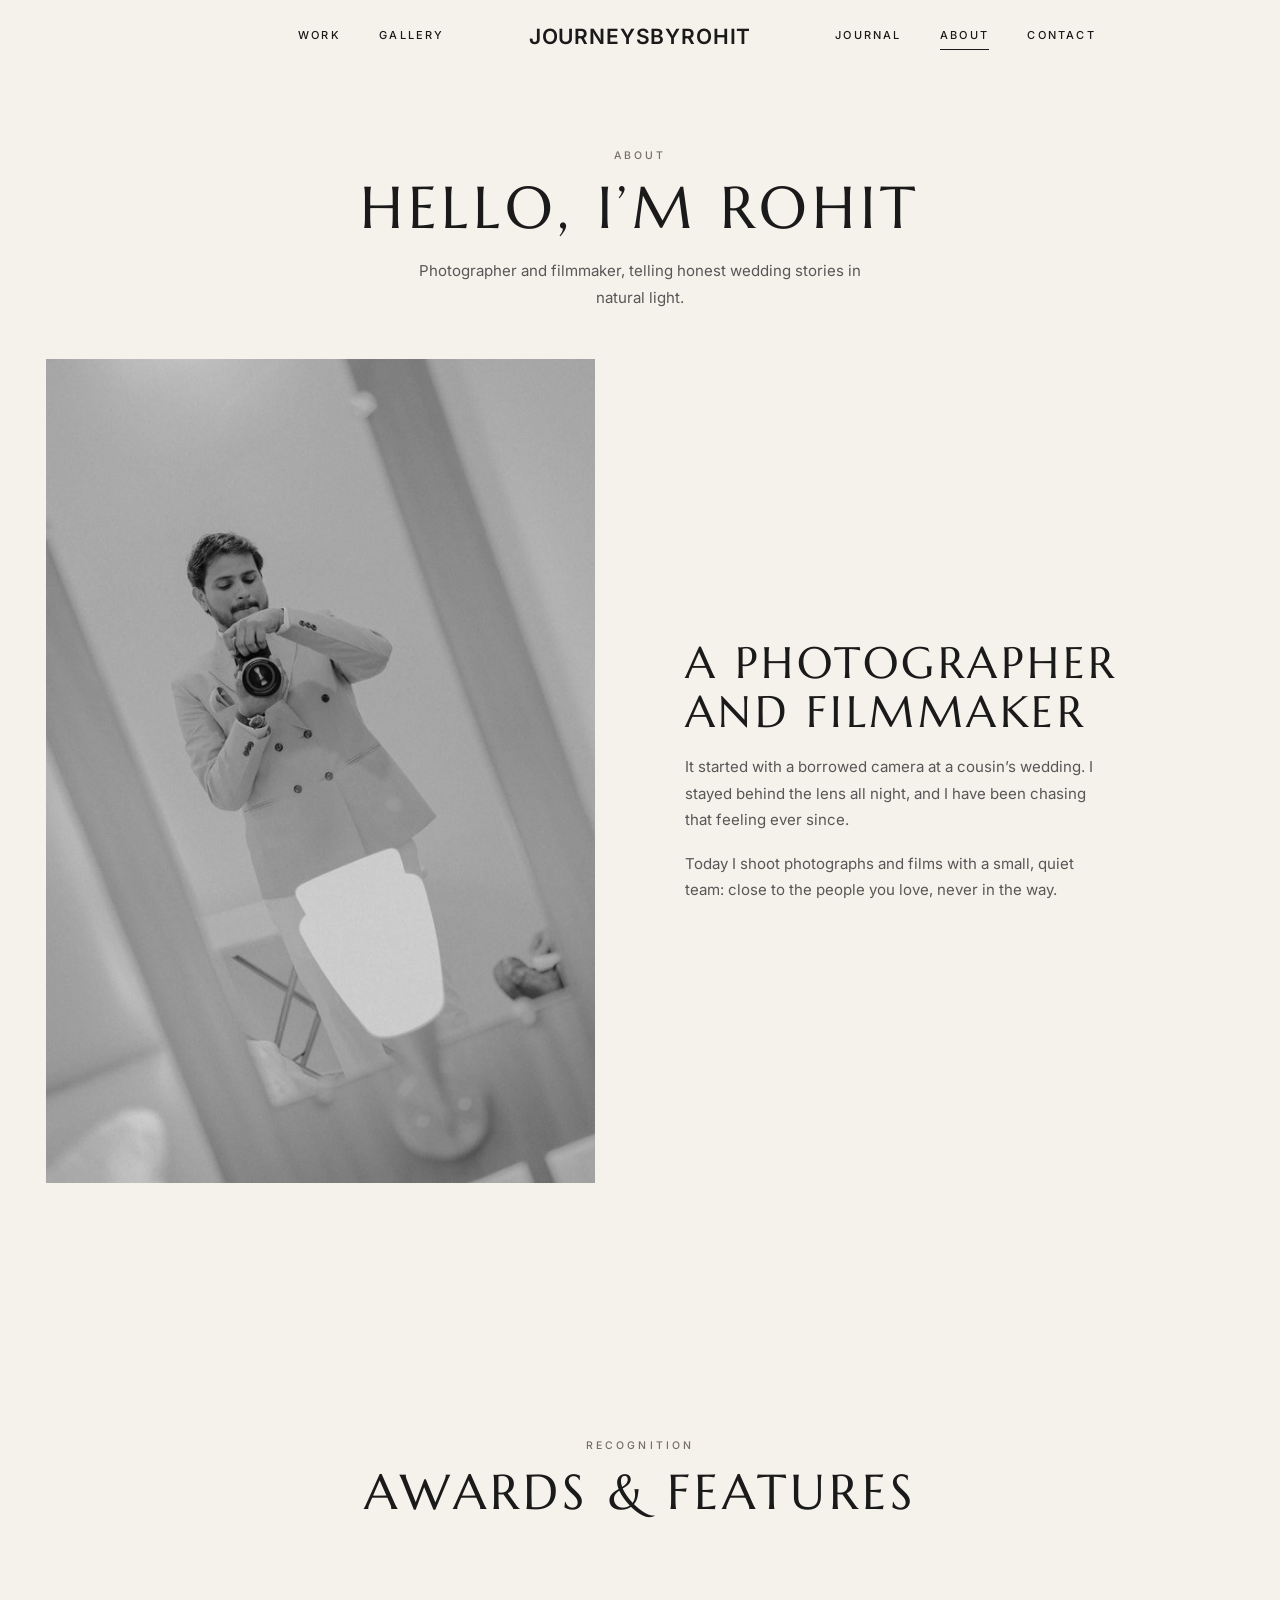
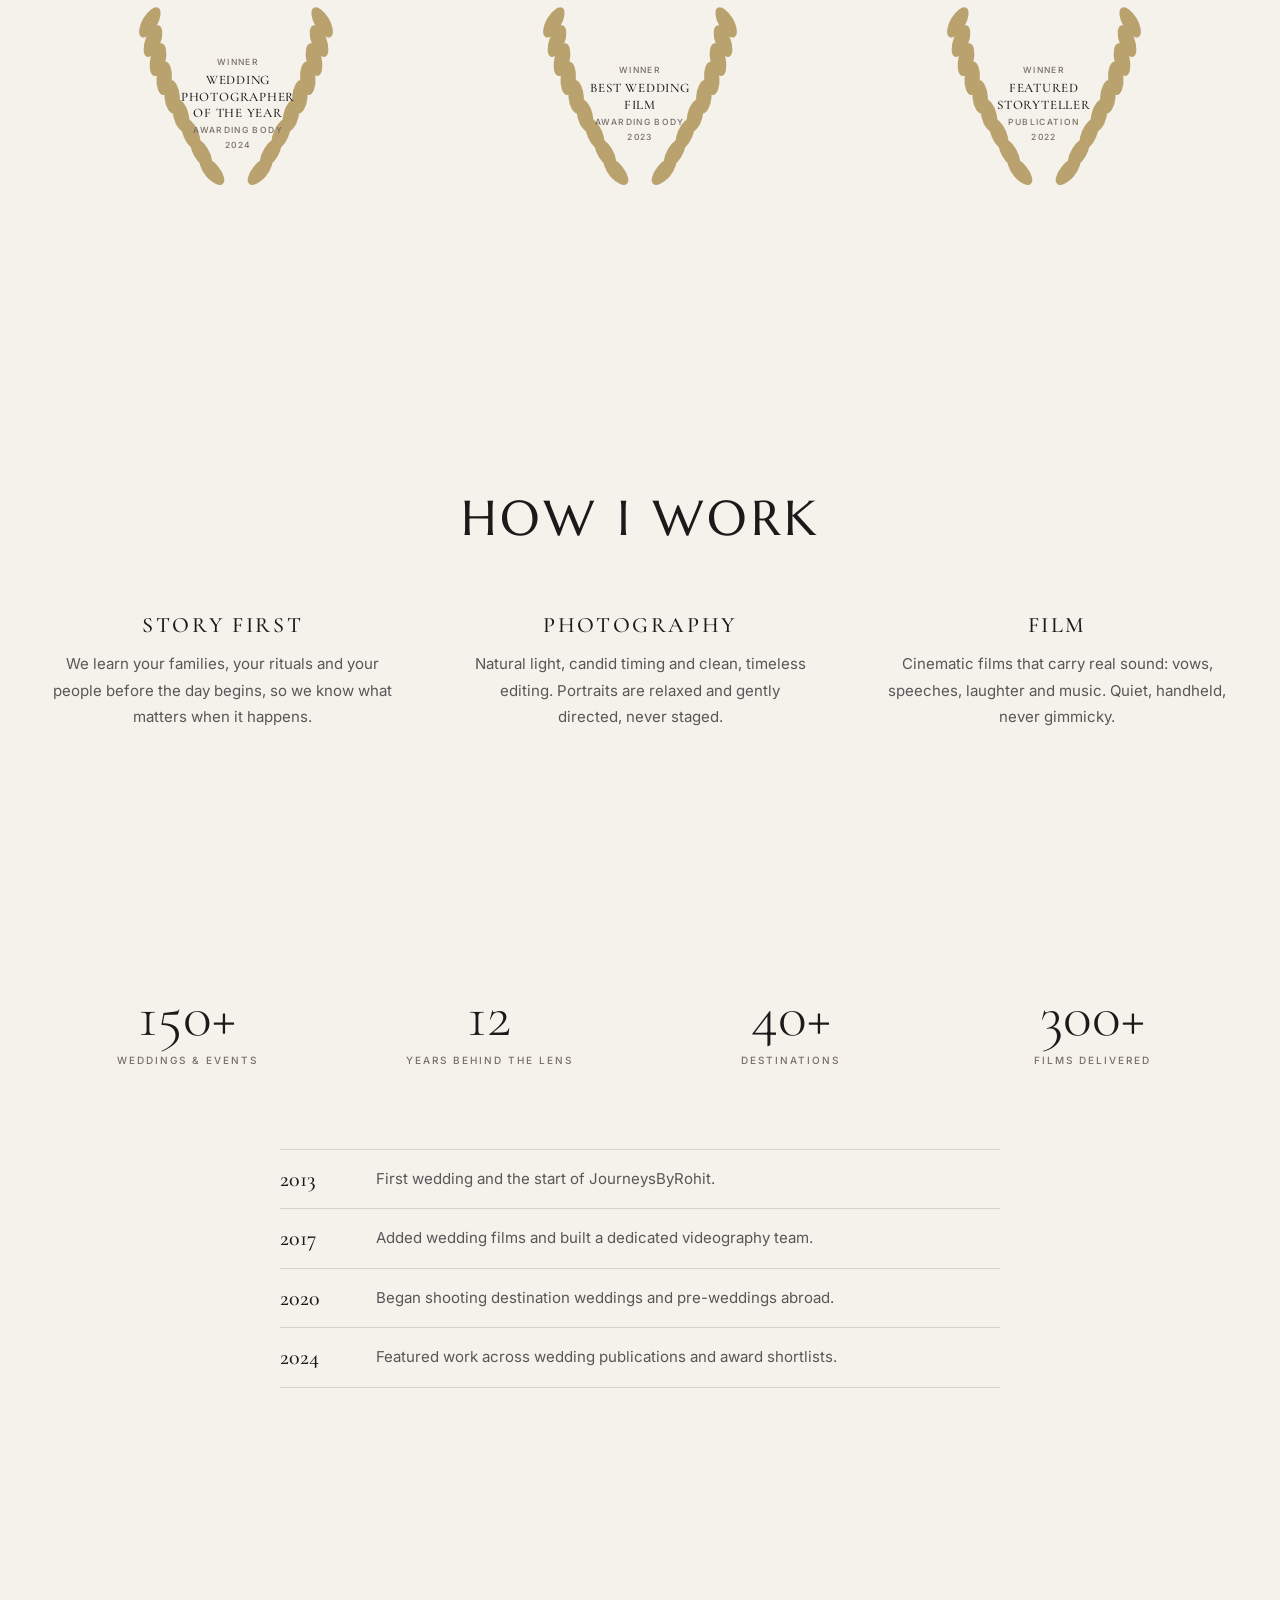
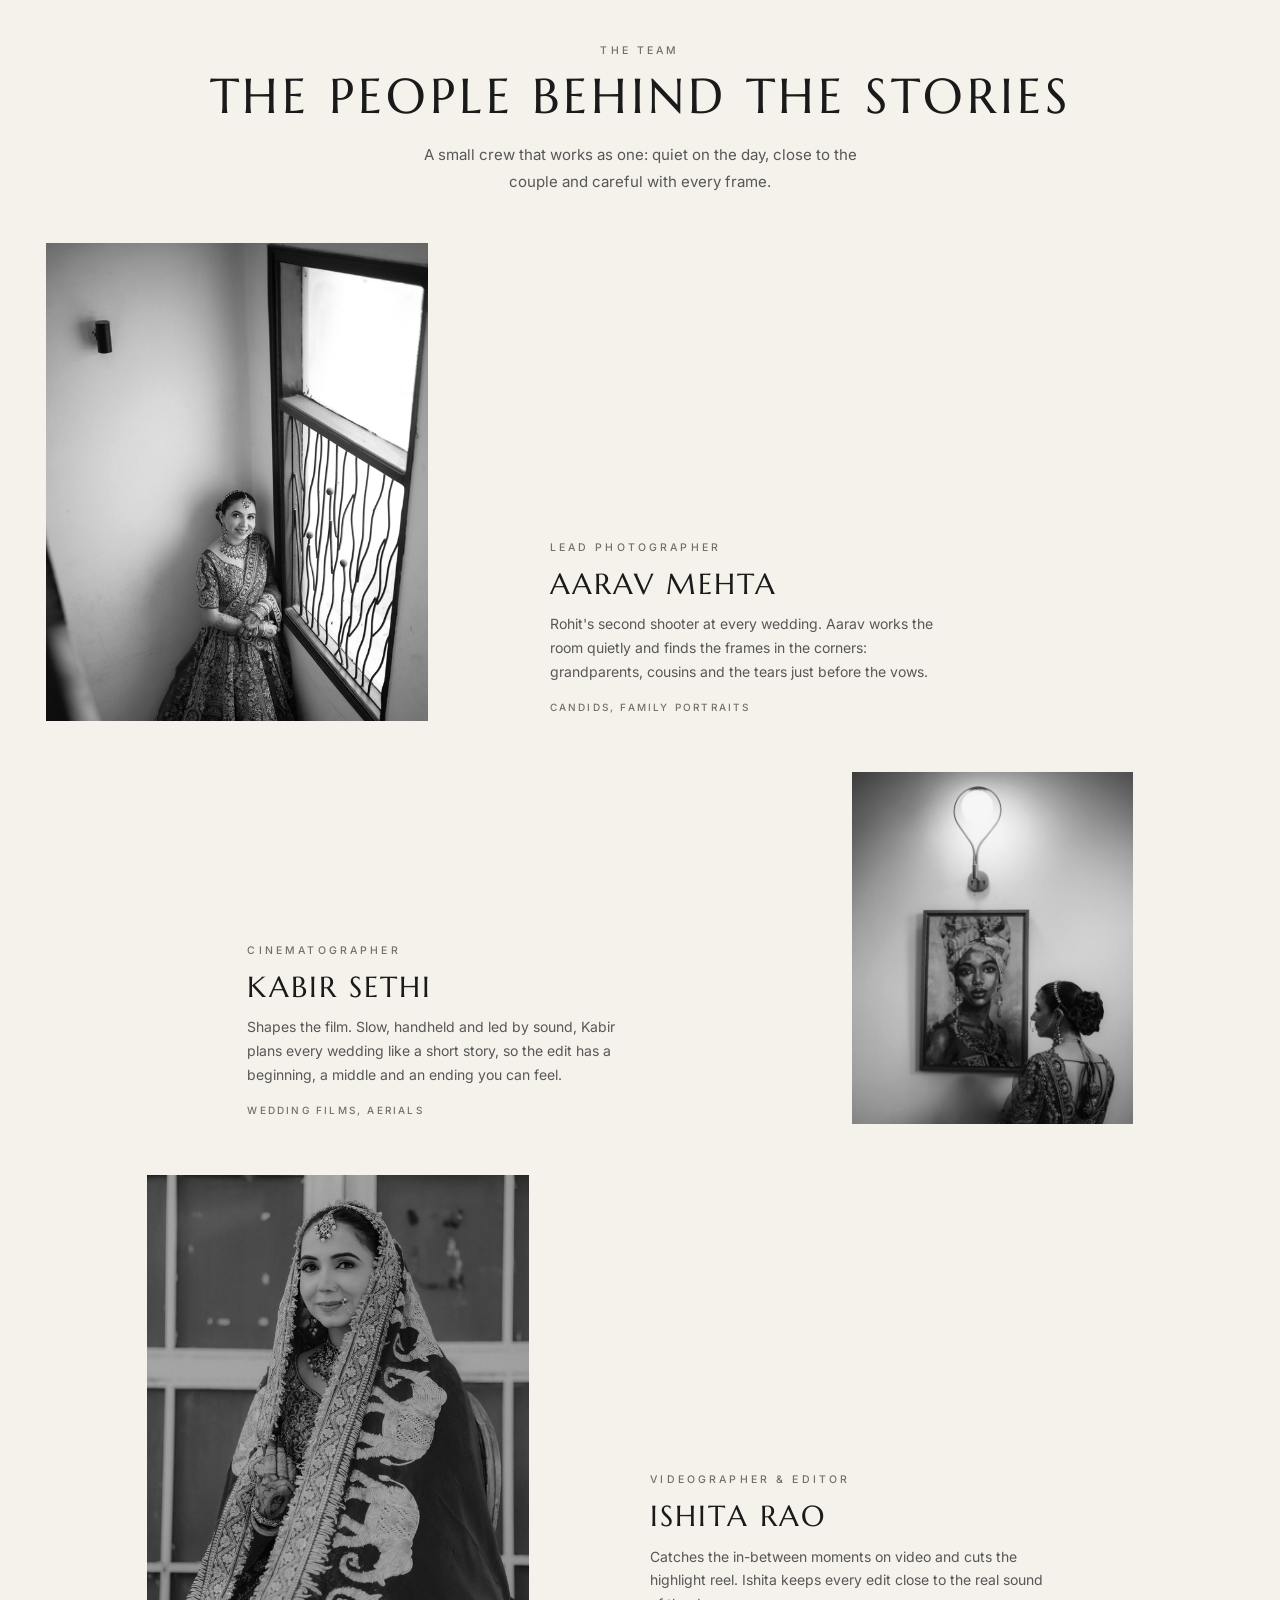
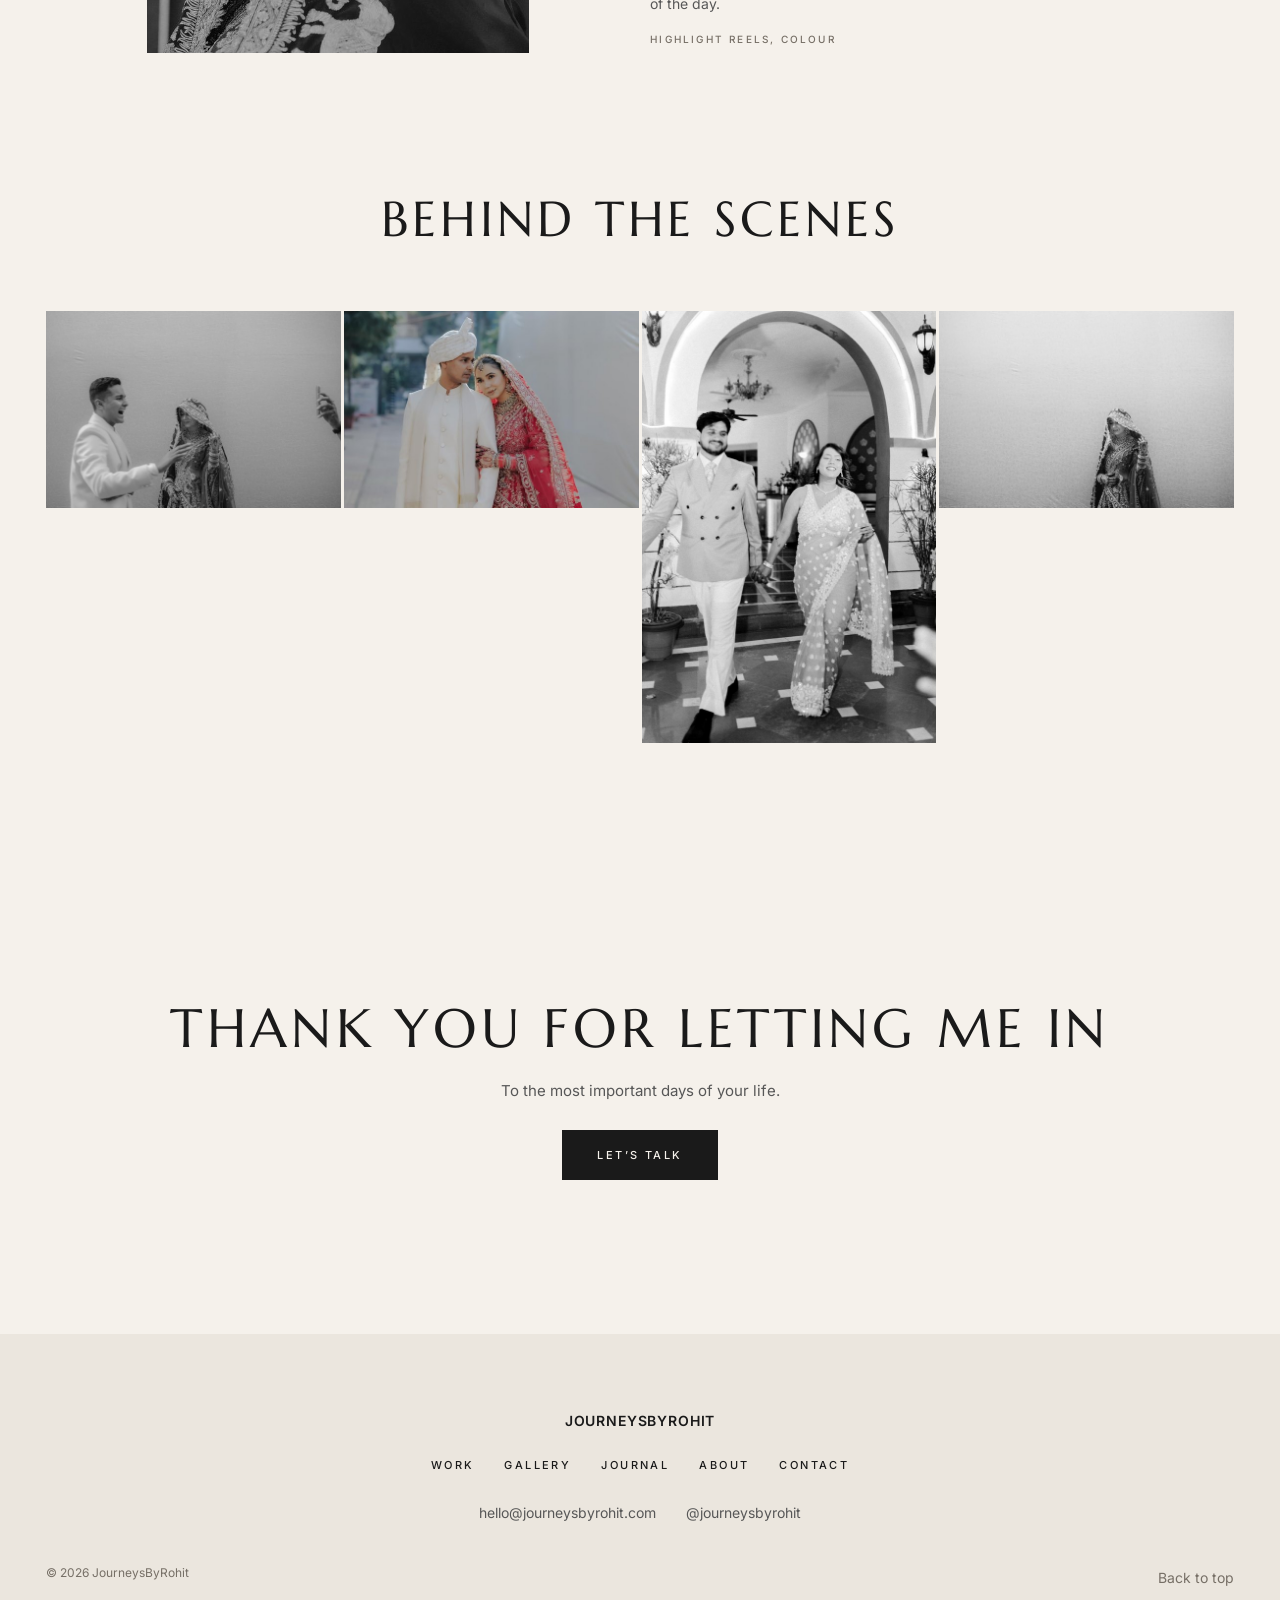
==== commit ea90f57f: "Nav links sit close to the logo; calmer intro title size" ====
--- a/about.html
+++ b/about.html
@@ -16,10 +16,10 @@
 <link rel="preload" href="media/fonts/cormorant.woff2" as="font" type="font/woff2" crossorigin>
 <link rel="preload" href="media/fonts/marcellus.woff2" as="font" type="font/woff2" crossorigin>
 <link rel="preload" href="media/fonts/inter.woff2" as="font" type="font/woff2" crossorigin>
-<link rel="stylesheet" href="css/style.css?v=340">
-<script defer src="js/dims.js?v=340"></script>
-<script defer src="js/data.js?v=340"></script>
-<script defer src="js/main.js?v=340"></script>
+<link rel="stylesheet" href="css/style.css?v=360">
+<script defer src="js/dims.js?v=360"></script>
+<script defer src="js/data.js?v=360"></script>
+<script defer src="js/main.js?v=360"></script>
 </head>
 <body data-page="about" id="top">
 <main>
--- a/css/style.css
+++ b/css/style.css
@@ -1329,3 +1329,26 @@
 @media (max-width: 899px) { .page-head .title { font-size: clamp(28px, 8vw, 36px); } .page-head .lead { font-size: 14px; } }
 /* contact: everything in the form column is centred */
 .contact-page .contact-min .title, .contact-page .contact-min .lead { text-align: center !important; margin-inline: auto; }
+
+/* ================= v350: contact, photograph and form in one panel ================= */
+.contact-page { background: var(--bg-2); margin-top: calc(var(--nav-h) + 12px); padding: 0 !important; max-width: min(1180px, calc(100% - 2 * var(--gutter))); margin-inline: auto; margin-bottom: clamp(40px, 7vw, 100px); overflow: hidden; }
+.contact-page .contact-banner { padding: 0 !important; }
+.contact-page .contact-banner .frame { aspect-ratio: 16 / 10; max-width: none; width: 100%; background: #ddd6ca; }
+.contact-page .contact-min { padding: clamp(28px, 6vw, 44px) clamp(18px, 5vw, 32px) clamp(34px, 6vw, 52px); max-width: none; margin: 0; }
+@media (min-width: 900px) {
+  .contact-page { display: grid; grid-template-columns: minmax(0, 5fr) minmax(0, 6fr); align-items: stretch; margin-top: calc(var(--nav-h) + 24px); padding: 0 !important; }
+  .contact-page .contact-banner { position: relative; min-height: 100%; }
+  .contact-page .contact-banner .frame { position: absolute; inset: 0; aspect-ratio: auto; max-width: none; margin: 0; height: 100%; }
+  .contact-page .contact-banner img { object-position: 50% 8% !important; }
+  .contact-page .contact-min { padding: clamp(44px, 5vw, 76px) clamp(36px, 5vw, 80px); align-self: center; }
+}
+.contact-page .field input, .contact-page .field select, .contact-page .field textarea { background-color: transparent; }
+input:-webkit-autofill, textarea:-webkit-autofill, select:-webkit-autofill { box-shadow: 0 0 0 1000px var(--bg-2) inset !important; -webkit-box-shadow: 0 0 0 1000px var(--bg-2) inset !important; }
+
+/* ================= v360: nav sits close to the logo ================= */
+@media (min-width: 900px) {
+  .header .nav-l { justify-self: end; margin-right: clamp(36px, 5vw, 96px); }
+  .header .nav-r { justify-self: start; margin-left: clamp(36px, 5vw, 96px); }
+}
+/* selected work intro title: a calm size, two lines at most */
+@media (min-width: 900px) { .sw6-intro .title, .sp-intro .title { font-size: clamp(24px, 2.3vw, 36px); line-height: 1.15; } }
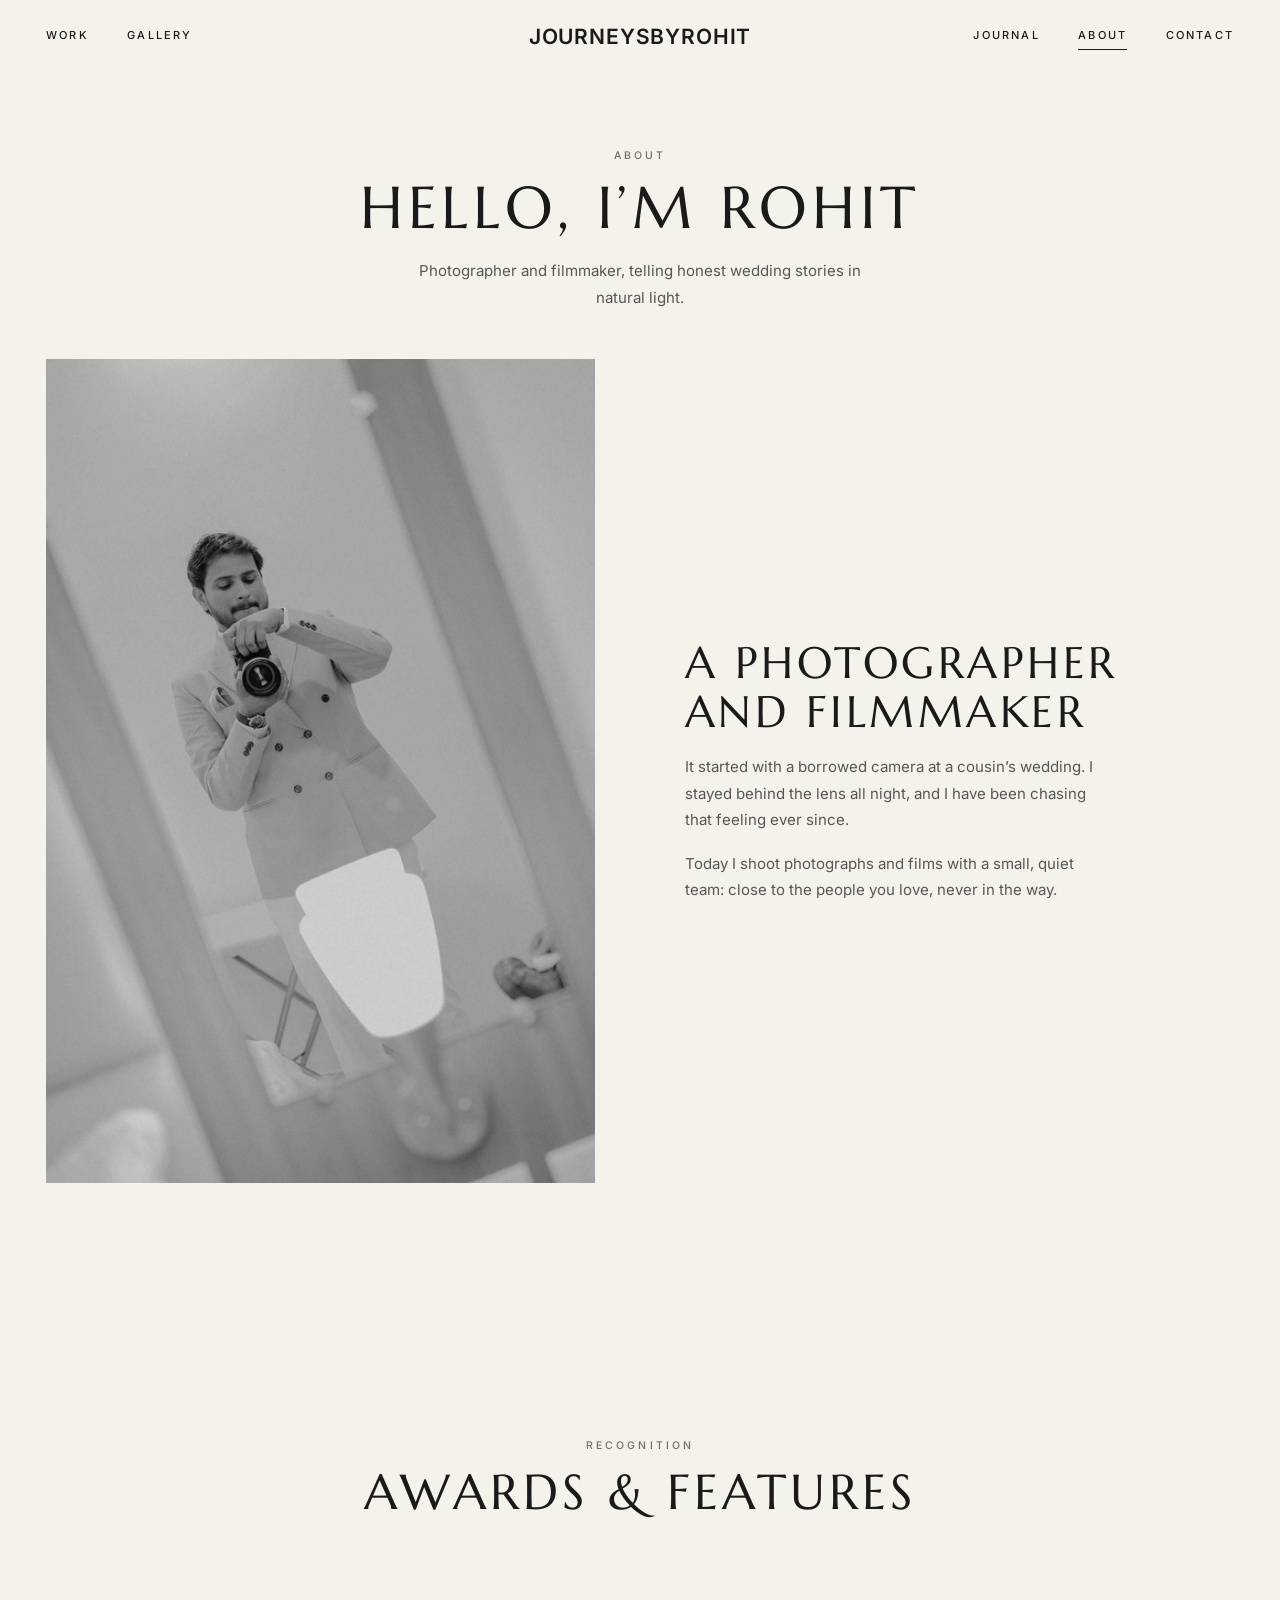
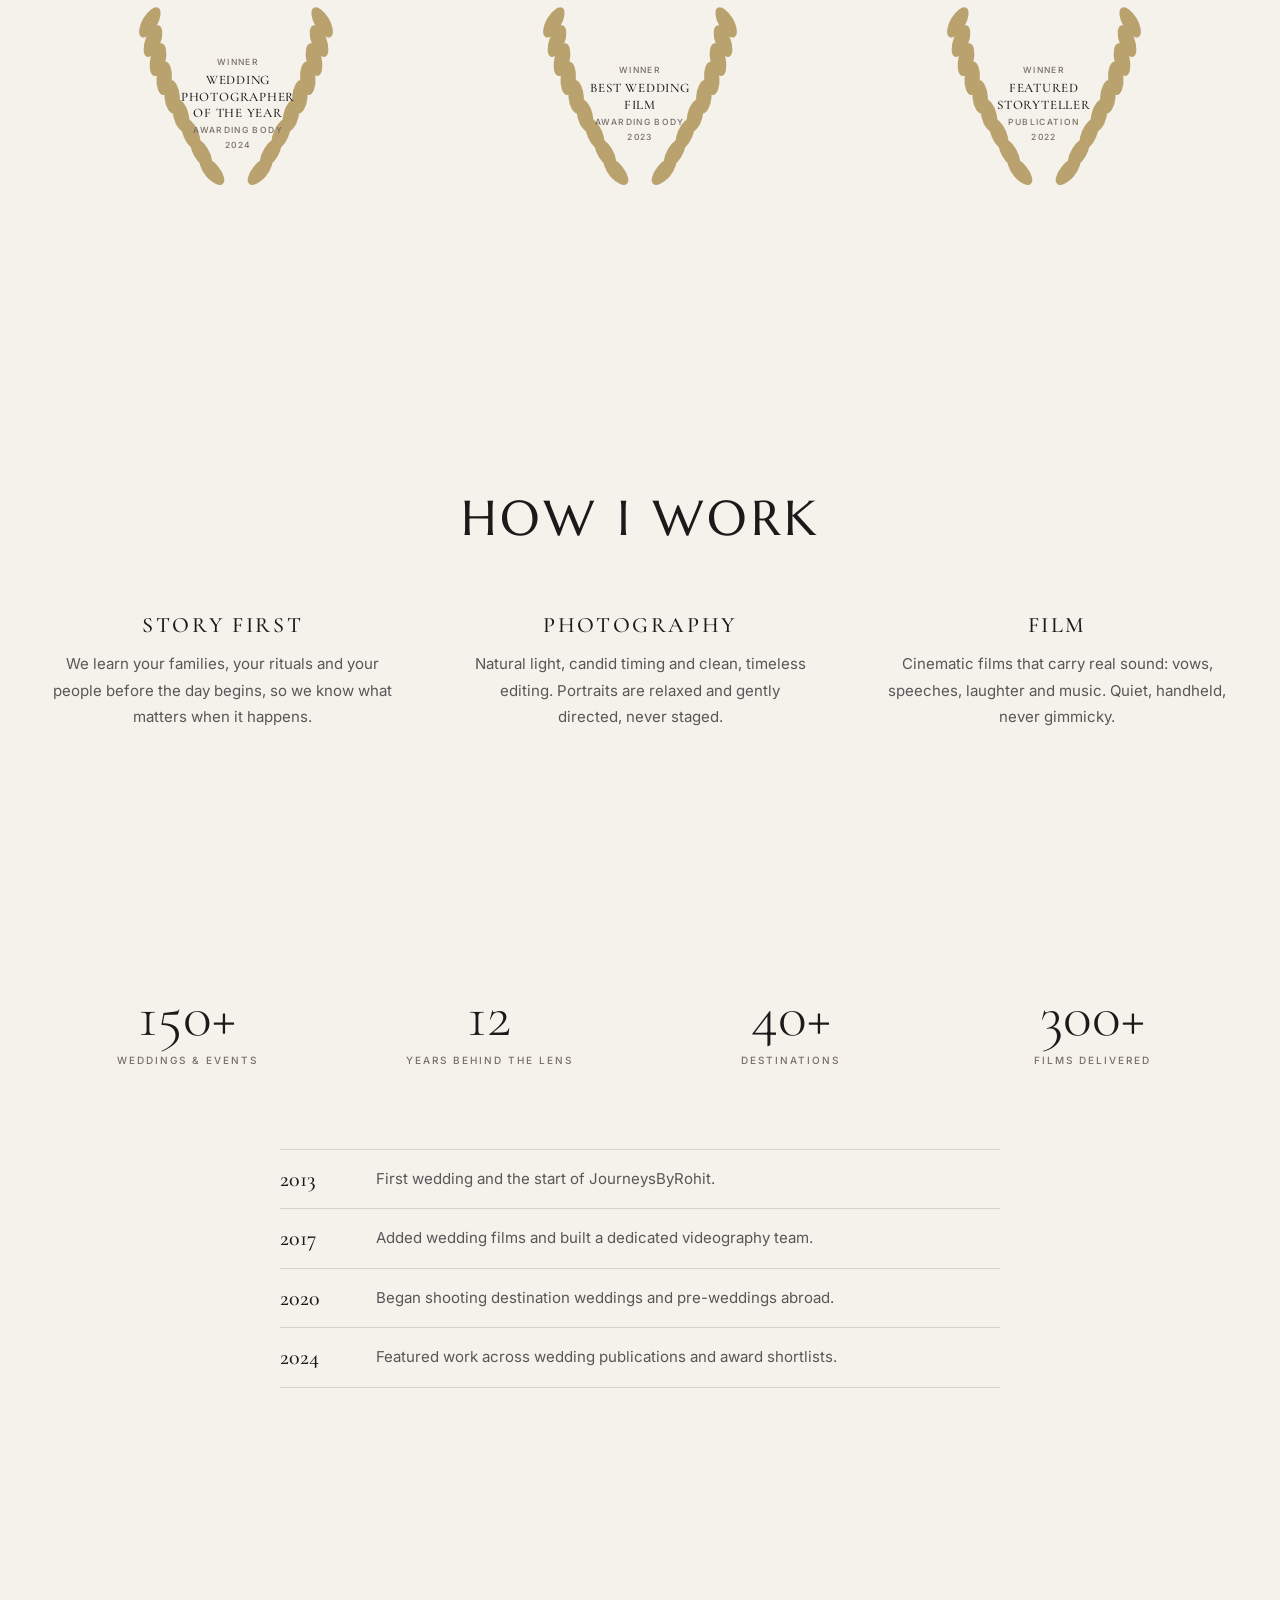
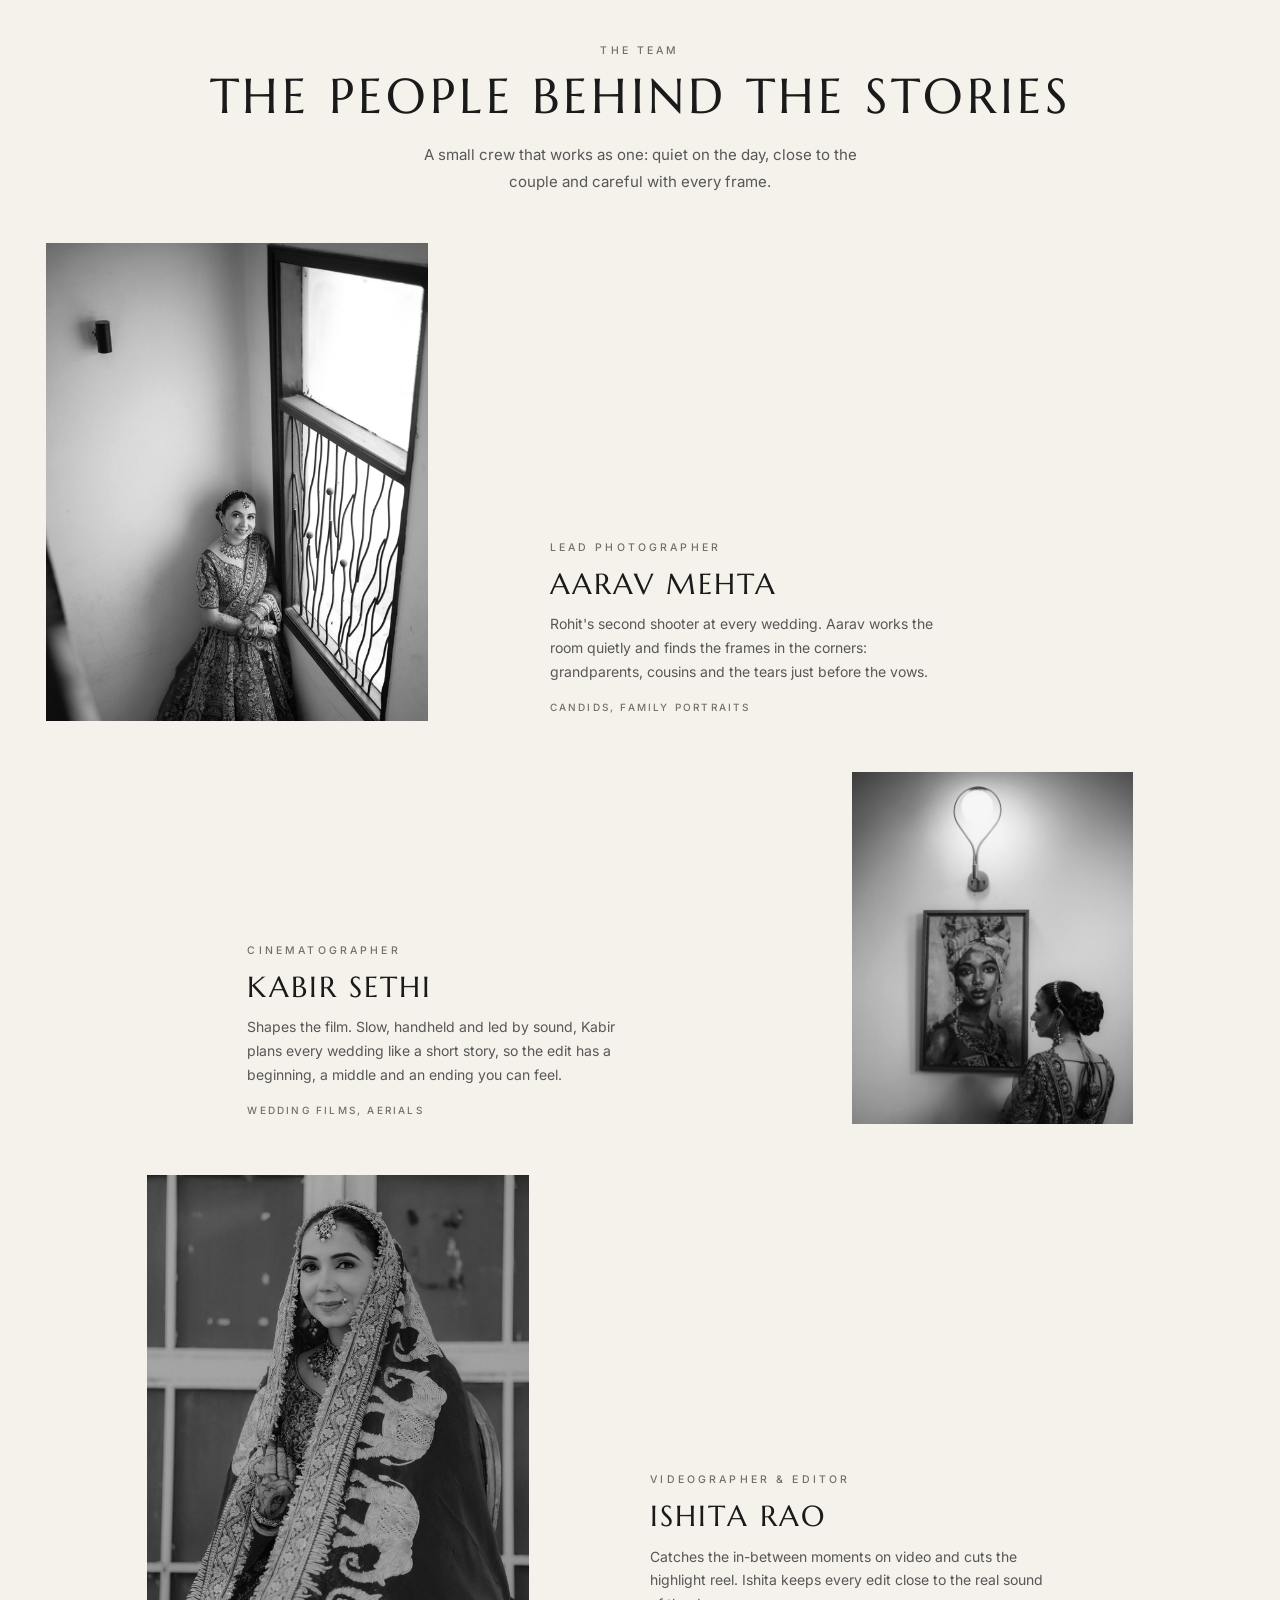
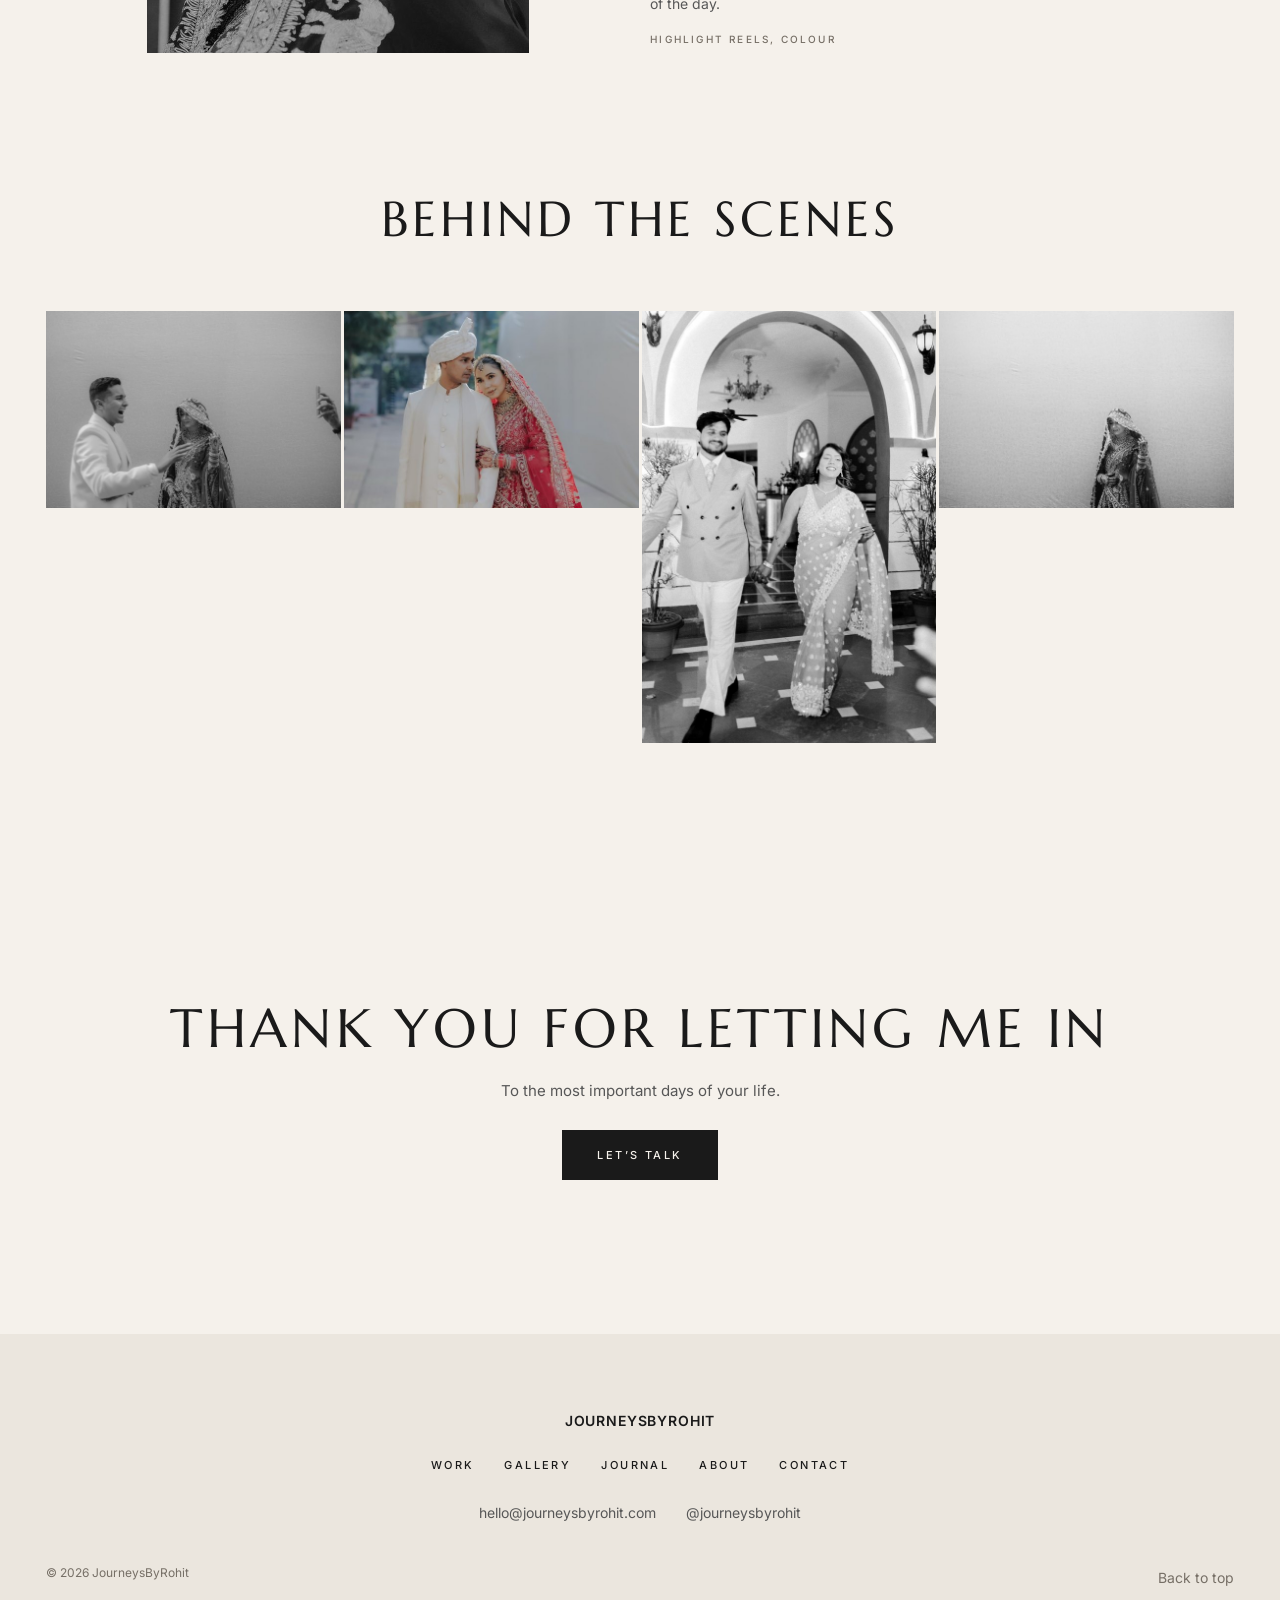
==== commit 9a344c6e: "Nav aligned to the content container edges" ====
--- a/about.html
+++ b/about.html
@@ -16,10 +16,10 @@
 <link rel="preload" href="media/fonts/cormorant.woff2" as="font" type="font/woff2" crossorigin>
 <link rel="preload" href="media/fonts/marcellus.woff2" as="font" type="font/woff2" crossorigin>
 <link rel="preload" href="media/fonts/inter.woff2" as="font" type="font/woff2" crossorigin>
-<link rel="stylesheet" href="css/style.css?v=360">
-<script defer src="js/dims.js?v=360"></script>
-<script defer src="js/data.js?v=360"></script>
-<script defer src="js/main.js?v=360"></script>
+<link rel="stylesheet" href="css/style.css?v=370">
+<script defer src="js/dims.js?v=370"></script>
+<script defer src="js/data.js?v=370"></script>
+<script defer src="js/main.js?v=370"></script>
 </head>
 <body data-page="about" id="top">
 <main>
--- a/css/style.css
+++ b/css/style.css
@@ -1352,3 +1352,10 @@
 }
 /* selected work intro title: a calm size, two lines at most */
 @media (min-width: 900px) { .sw6-intro .title, .sp-intro .title { font-size: clamp(24px, 2.3vw, 36px); line-height: 1.15; } }
+
+/* v370: nav spans the same container as the photographs (left and right edges line up with the images) */
+@media (min-width: 900px) {
+  .header .nav-l, .header .nav-r { margin: 0; }
+  .header .nav-l { justify-self: start; } .header .nav-r { justify-self: end; }
+}
+.header { padding-inline: max(var(--gutter), calc((100% - var(--max)) / 2 + var(--gutter))); }
